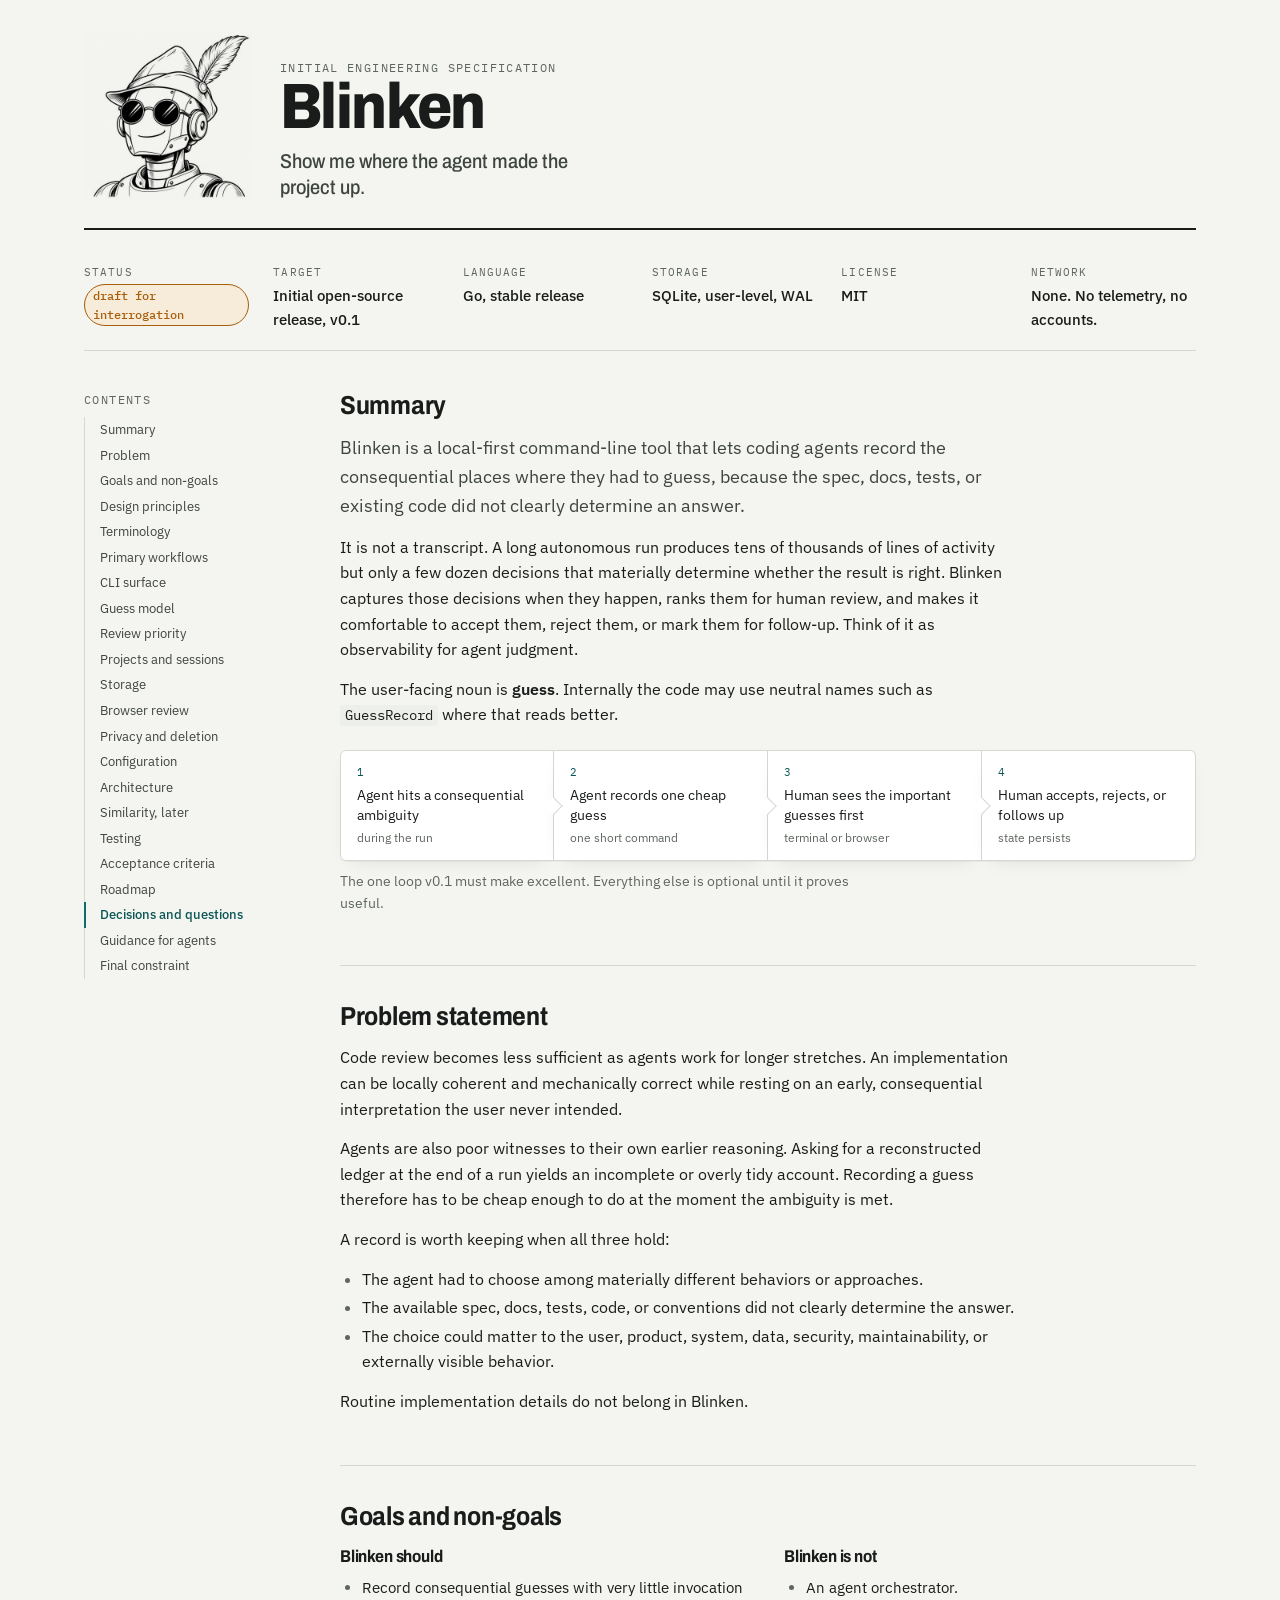
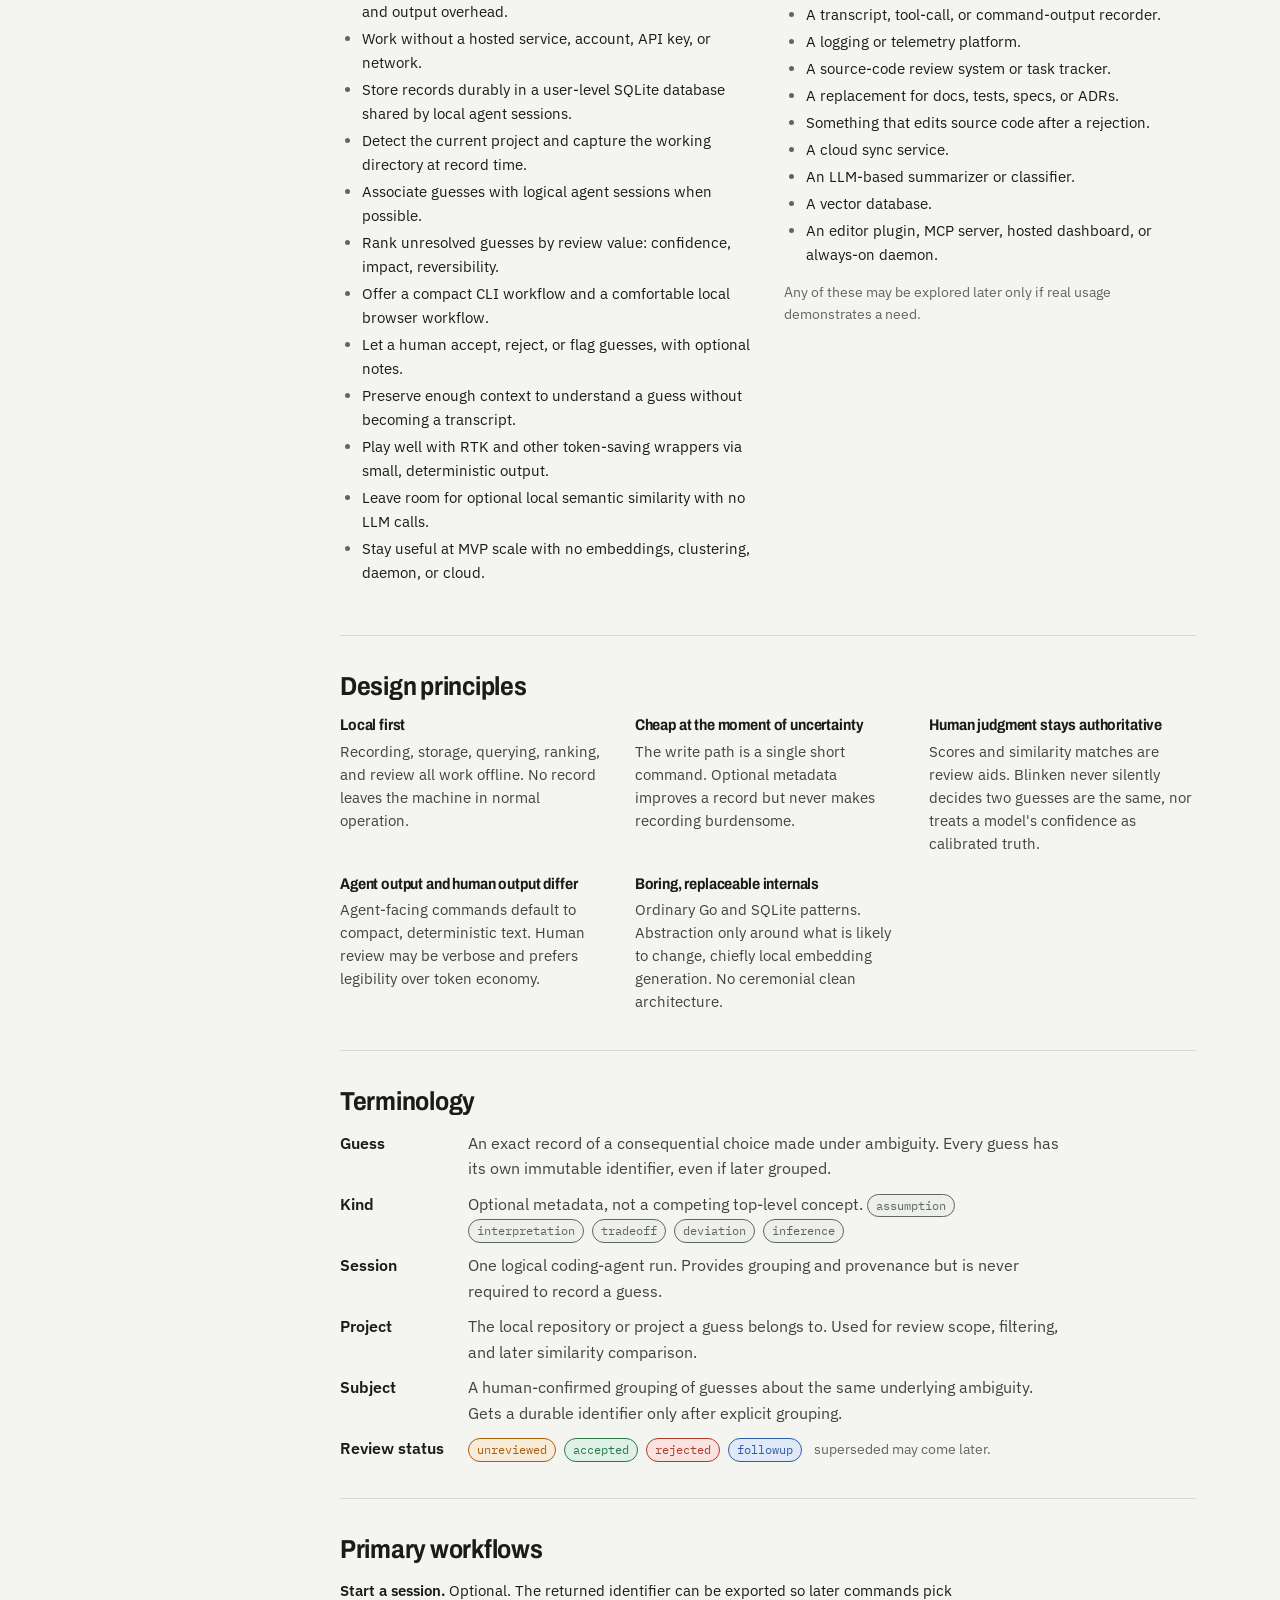
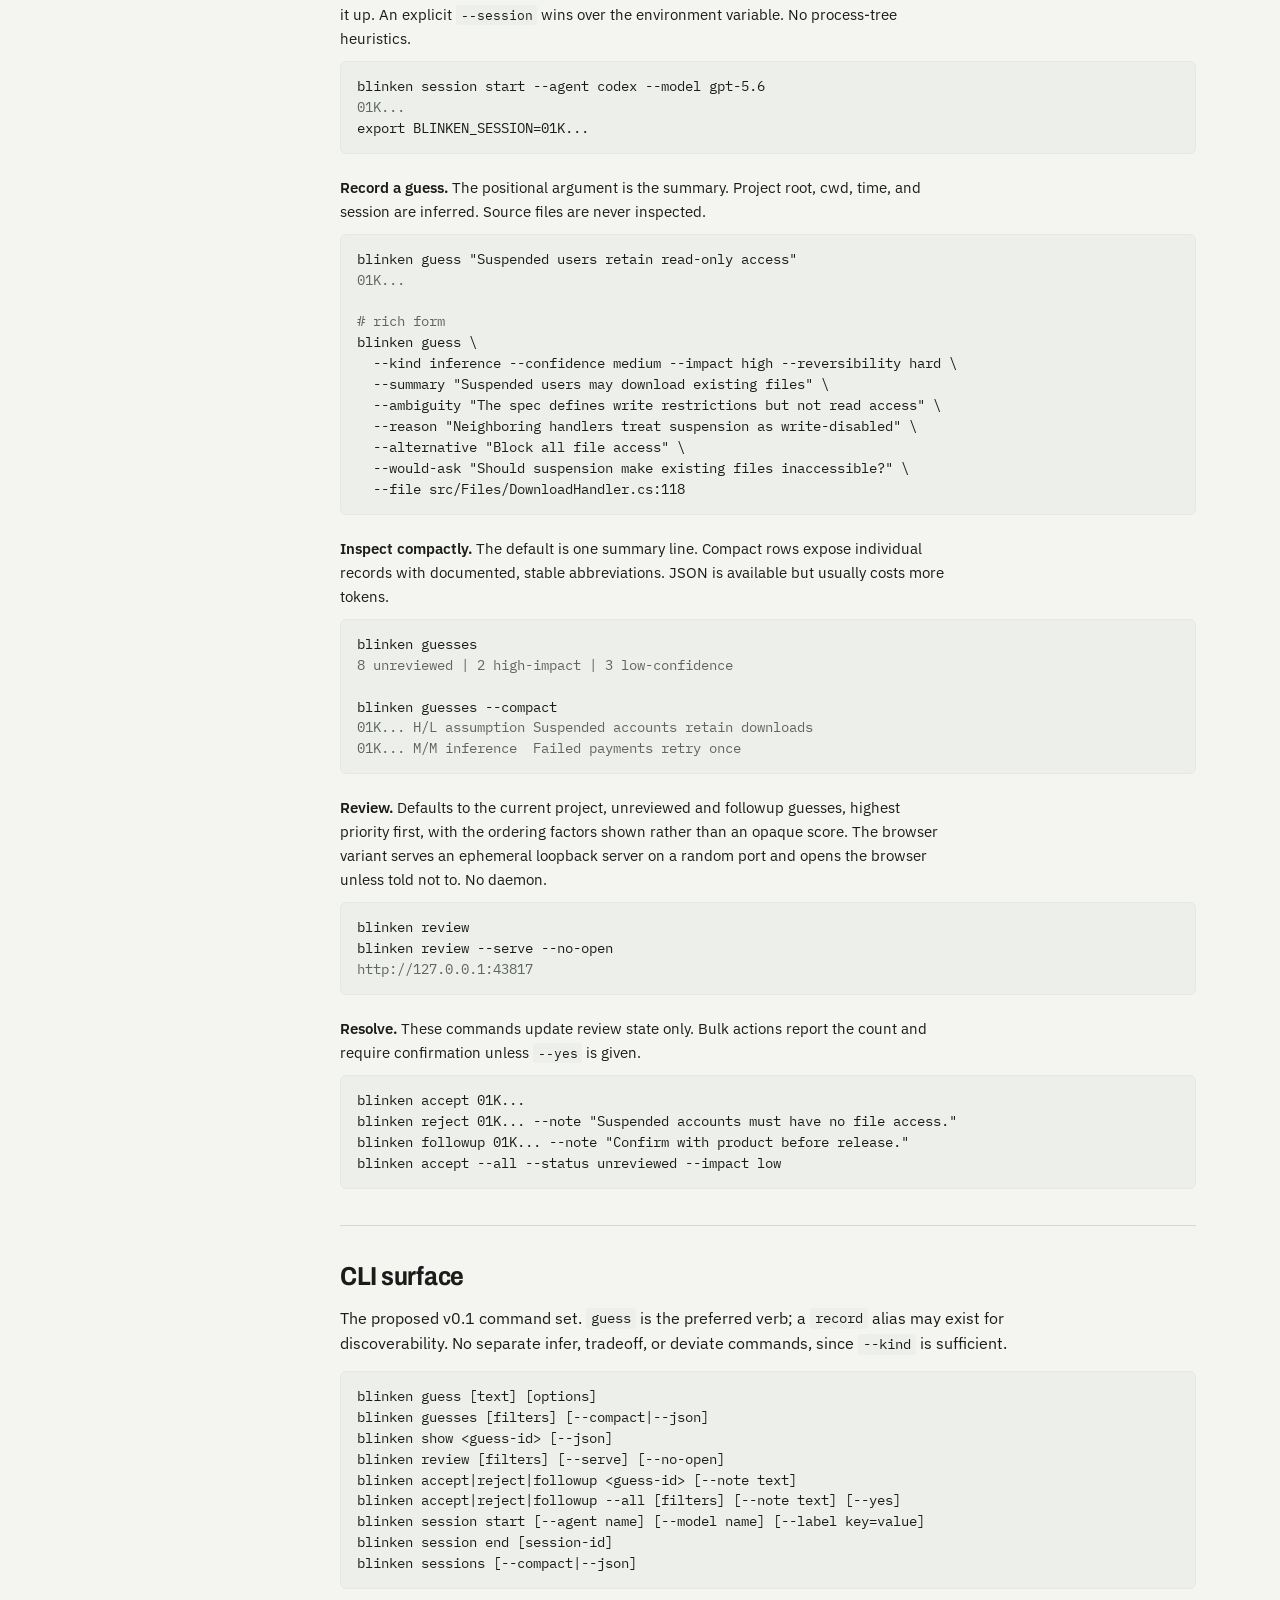
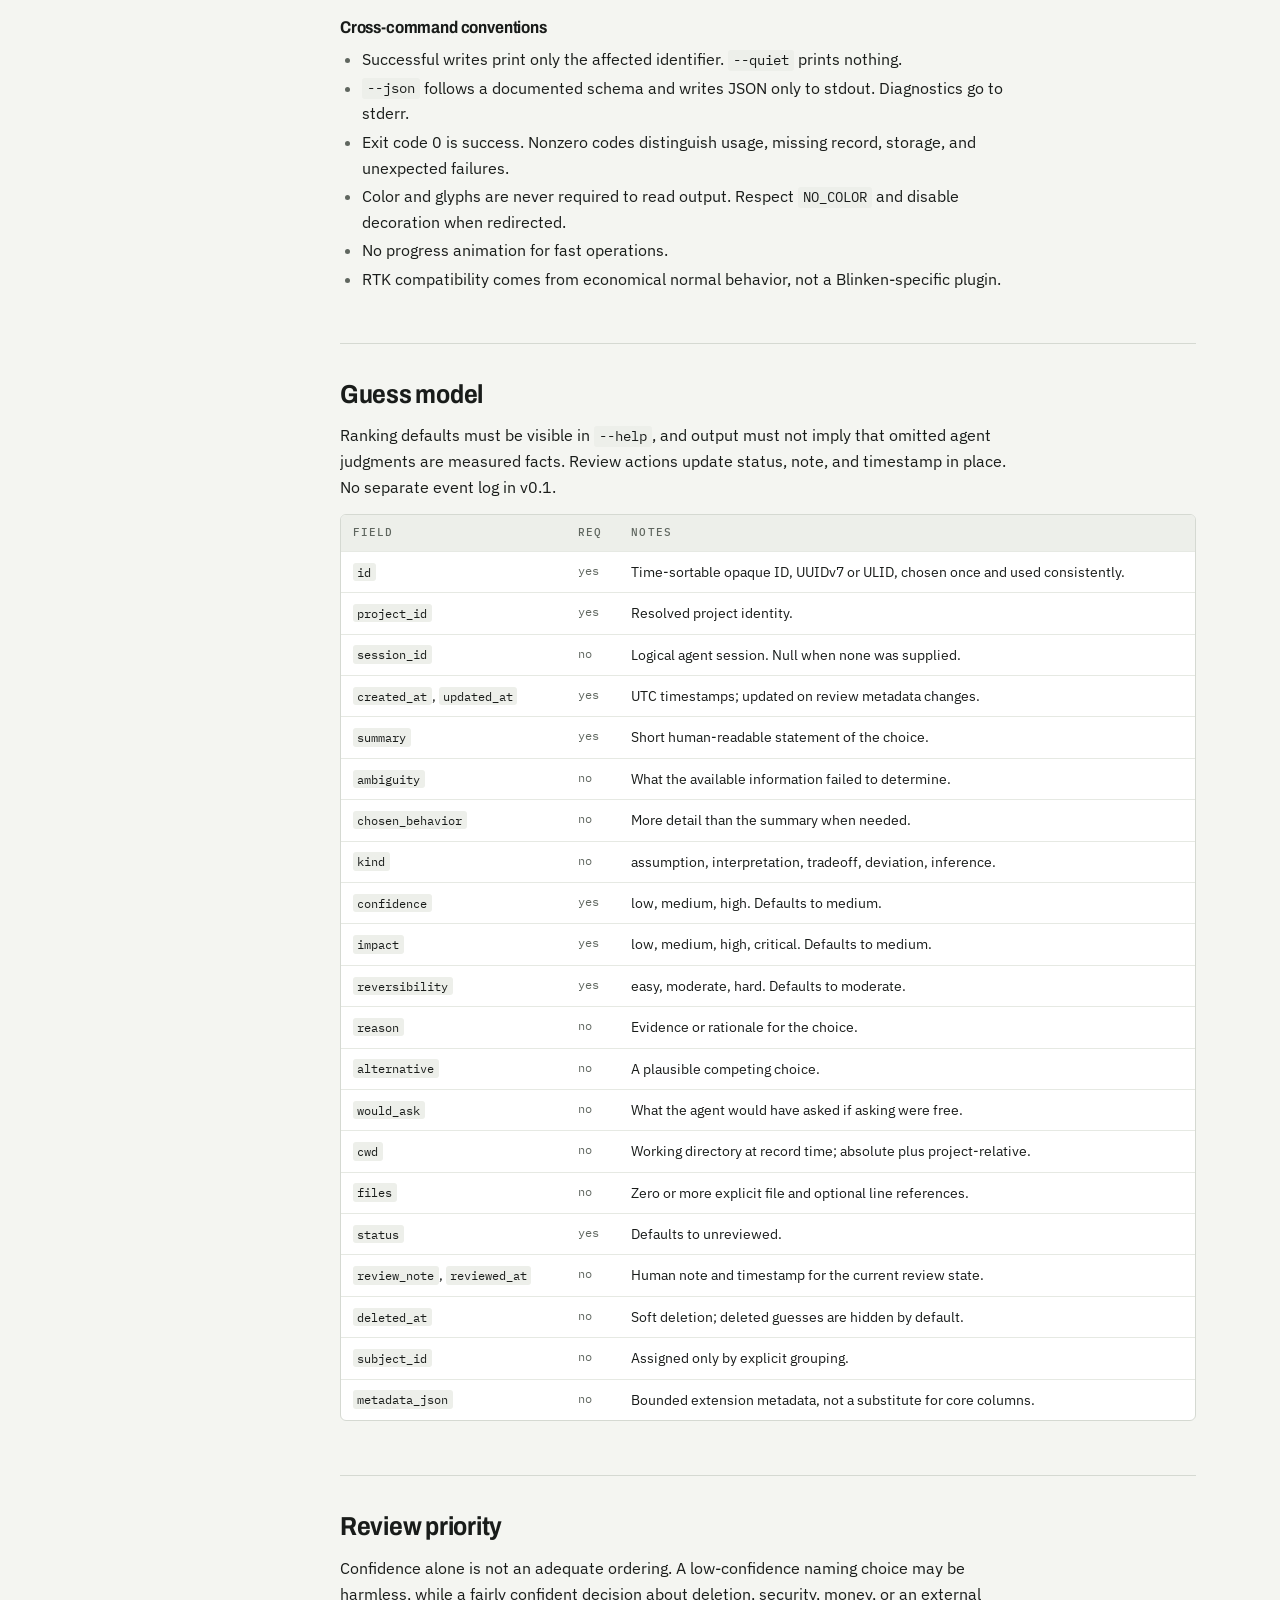
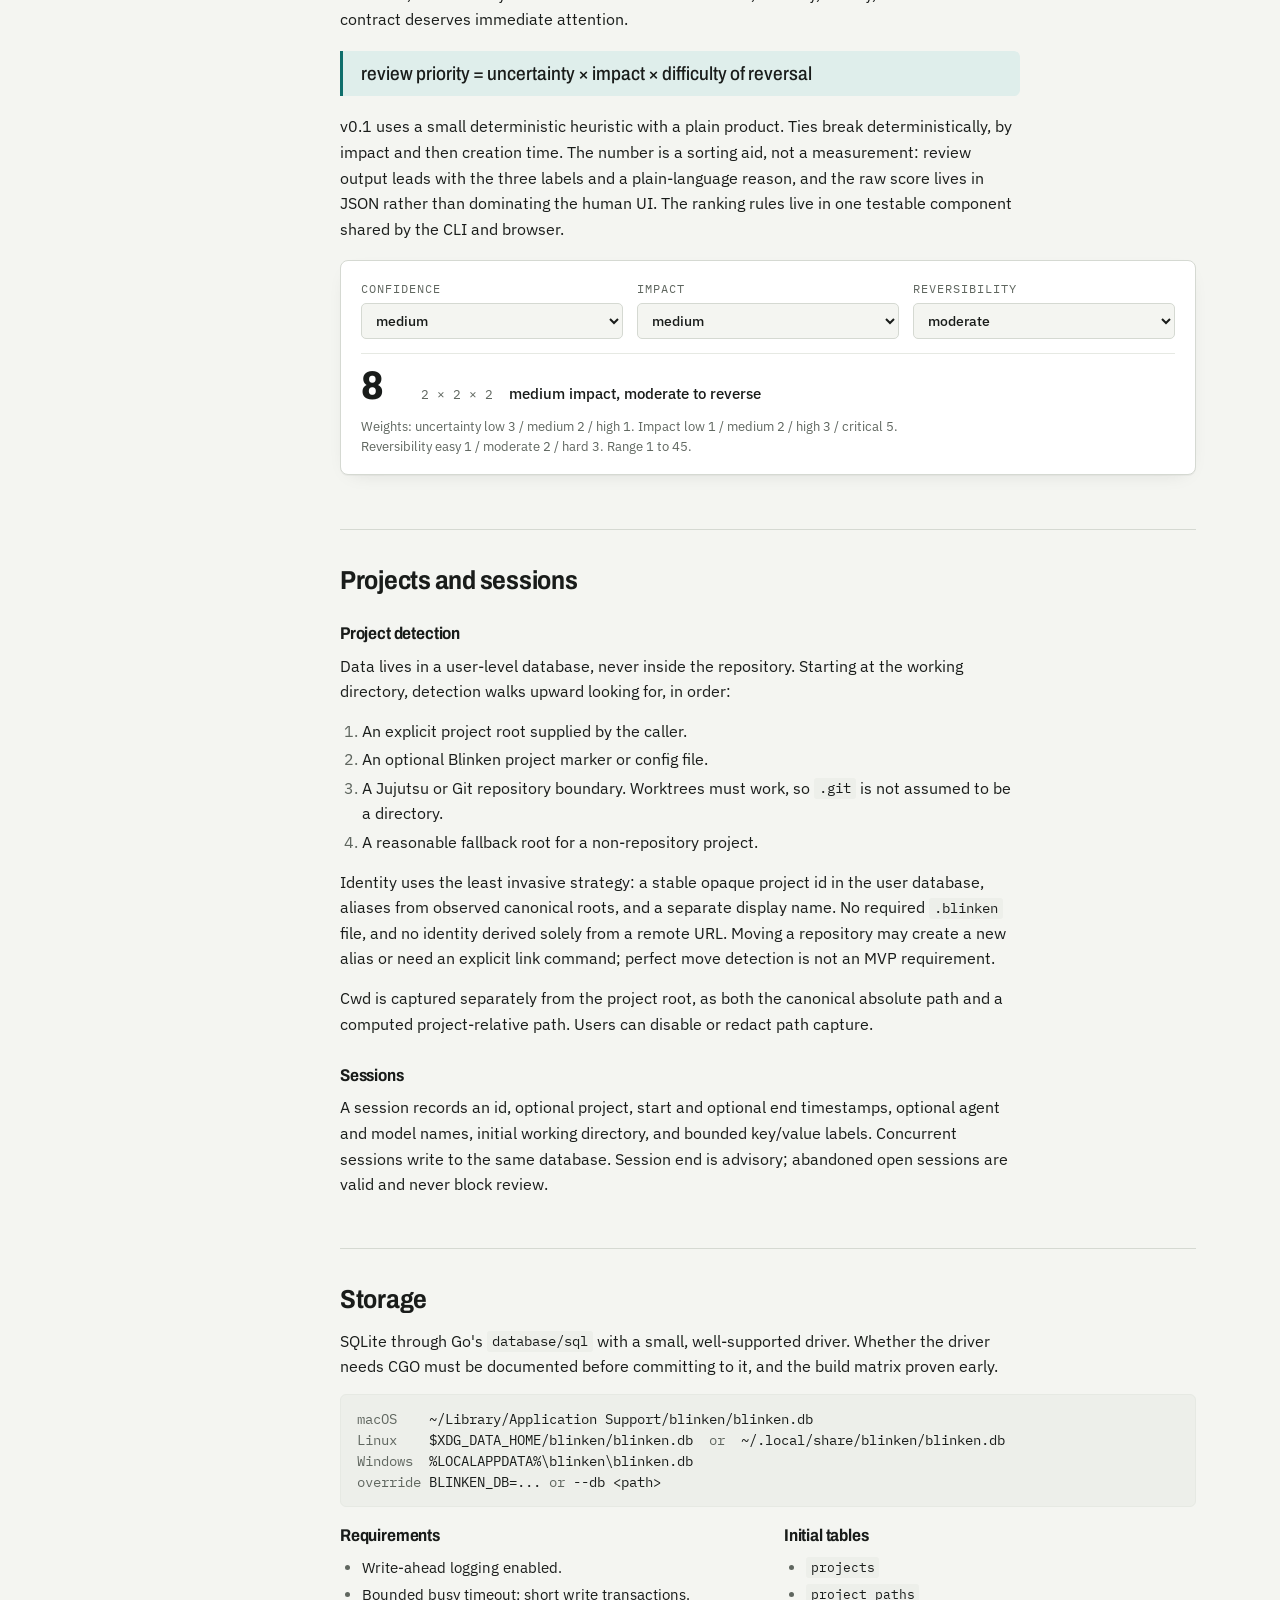
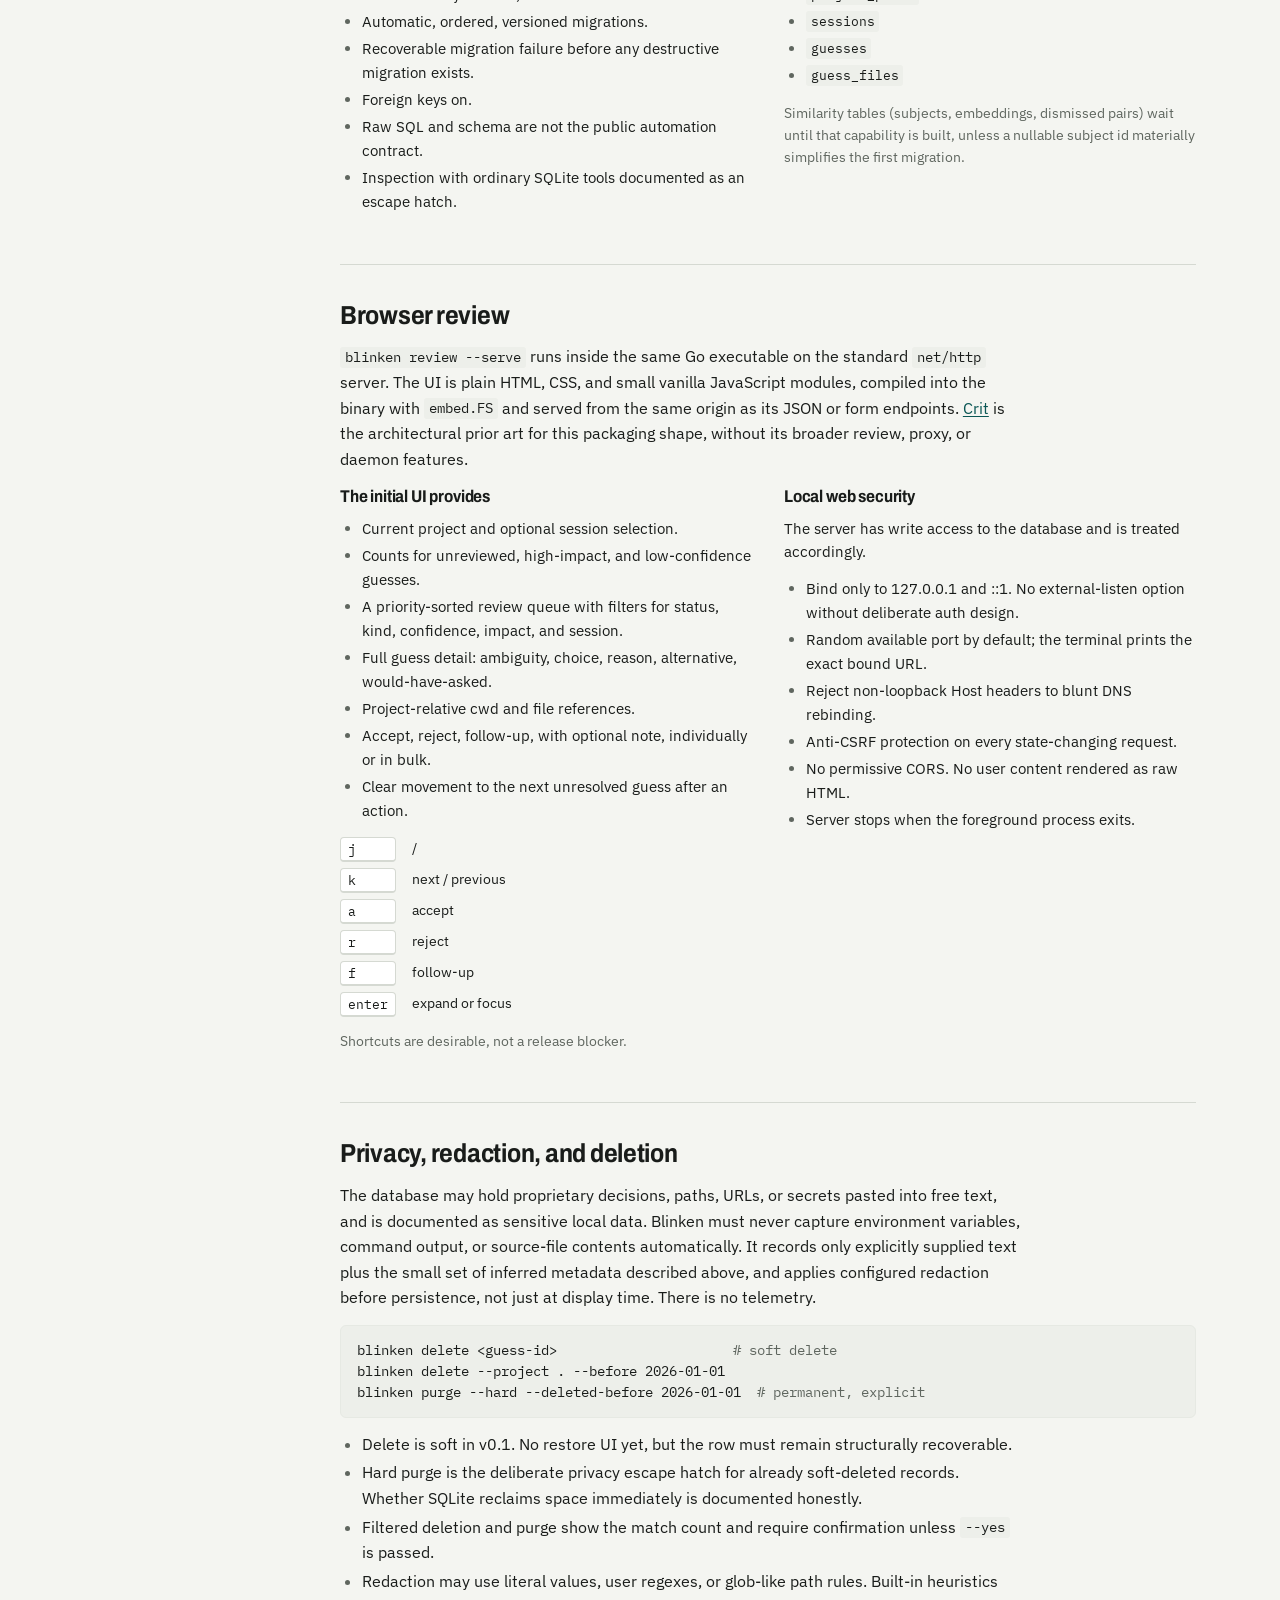
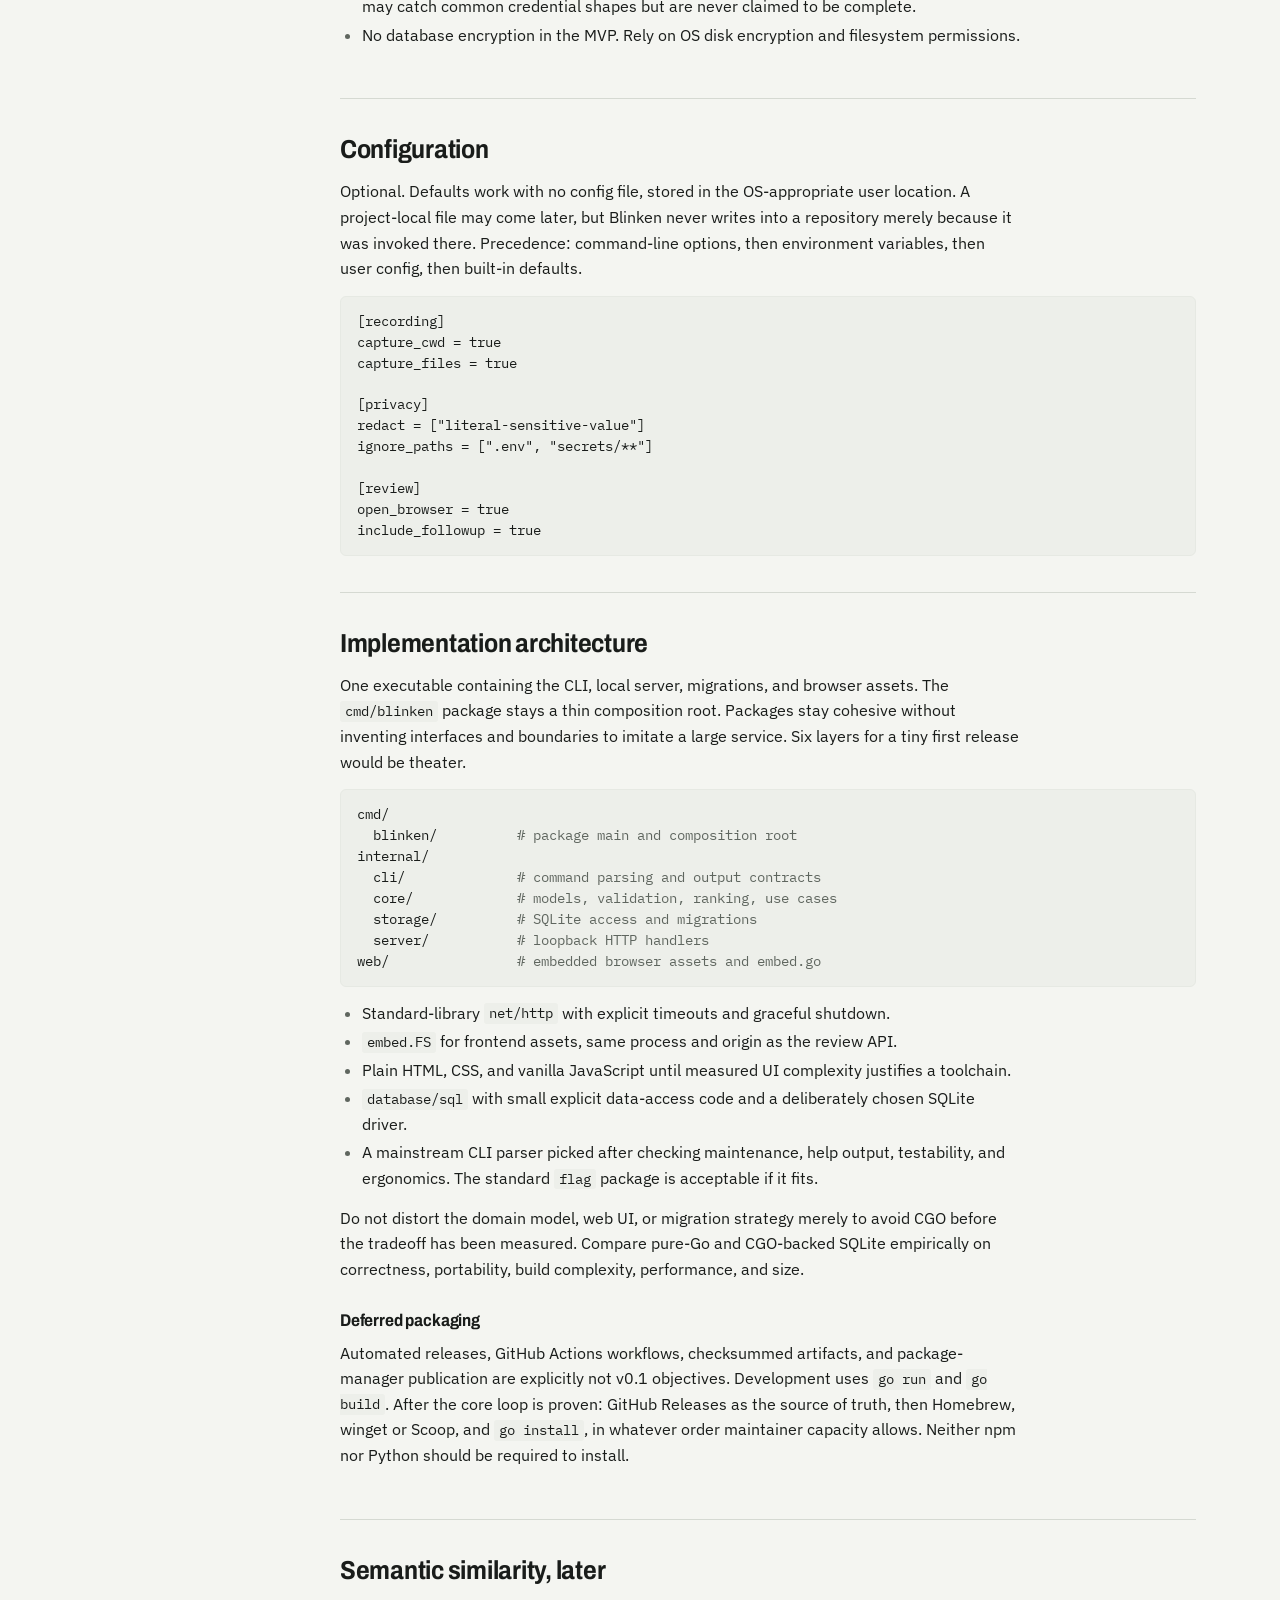
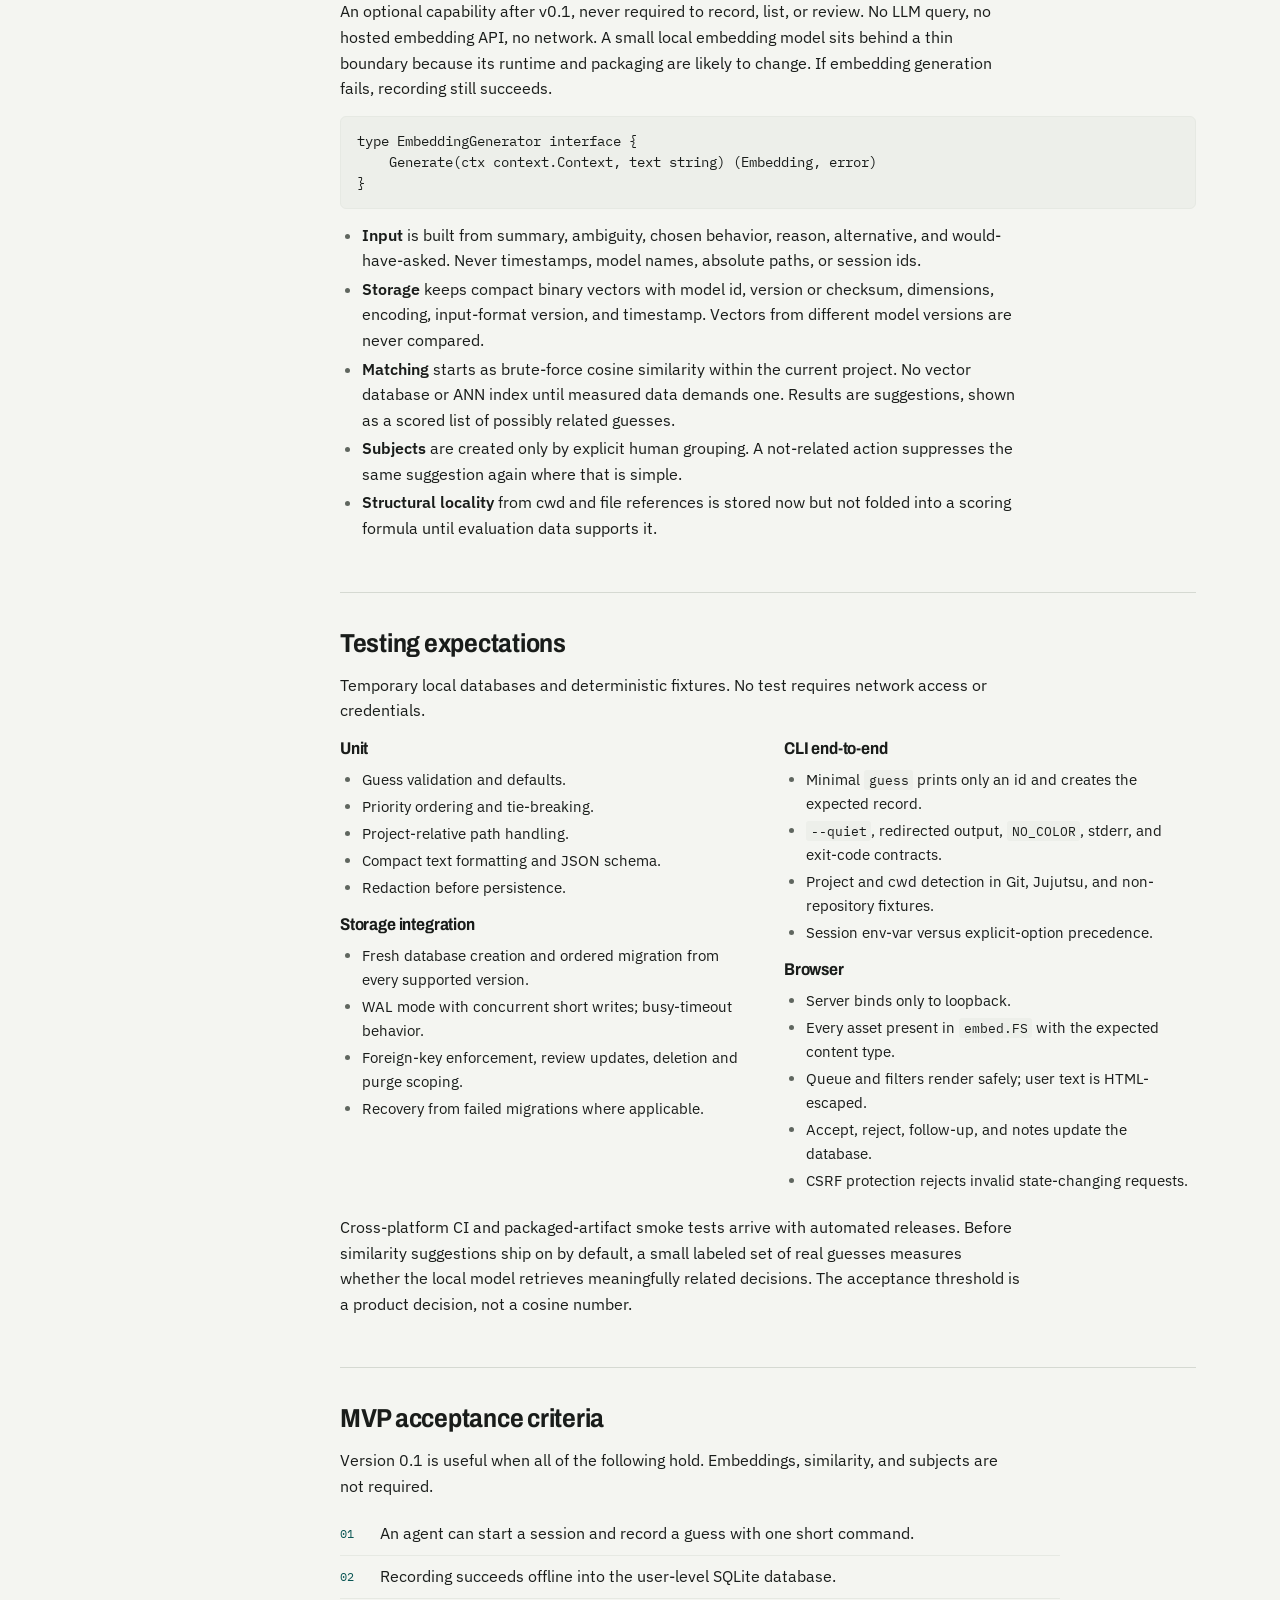
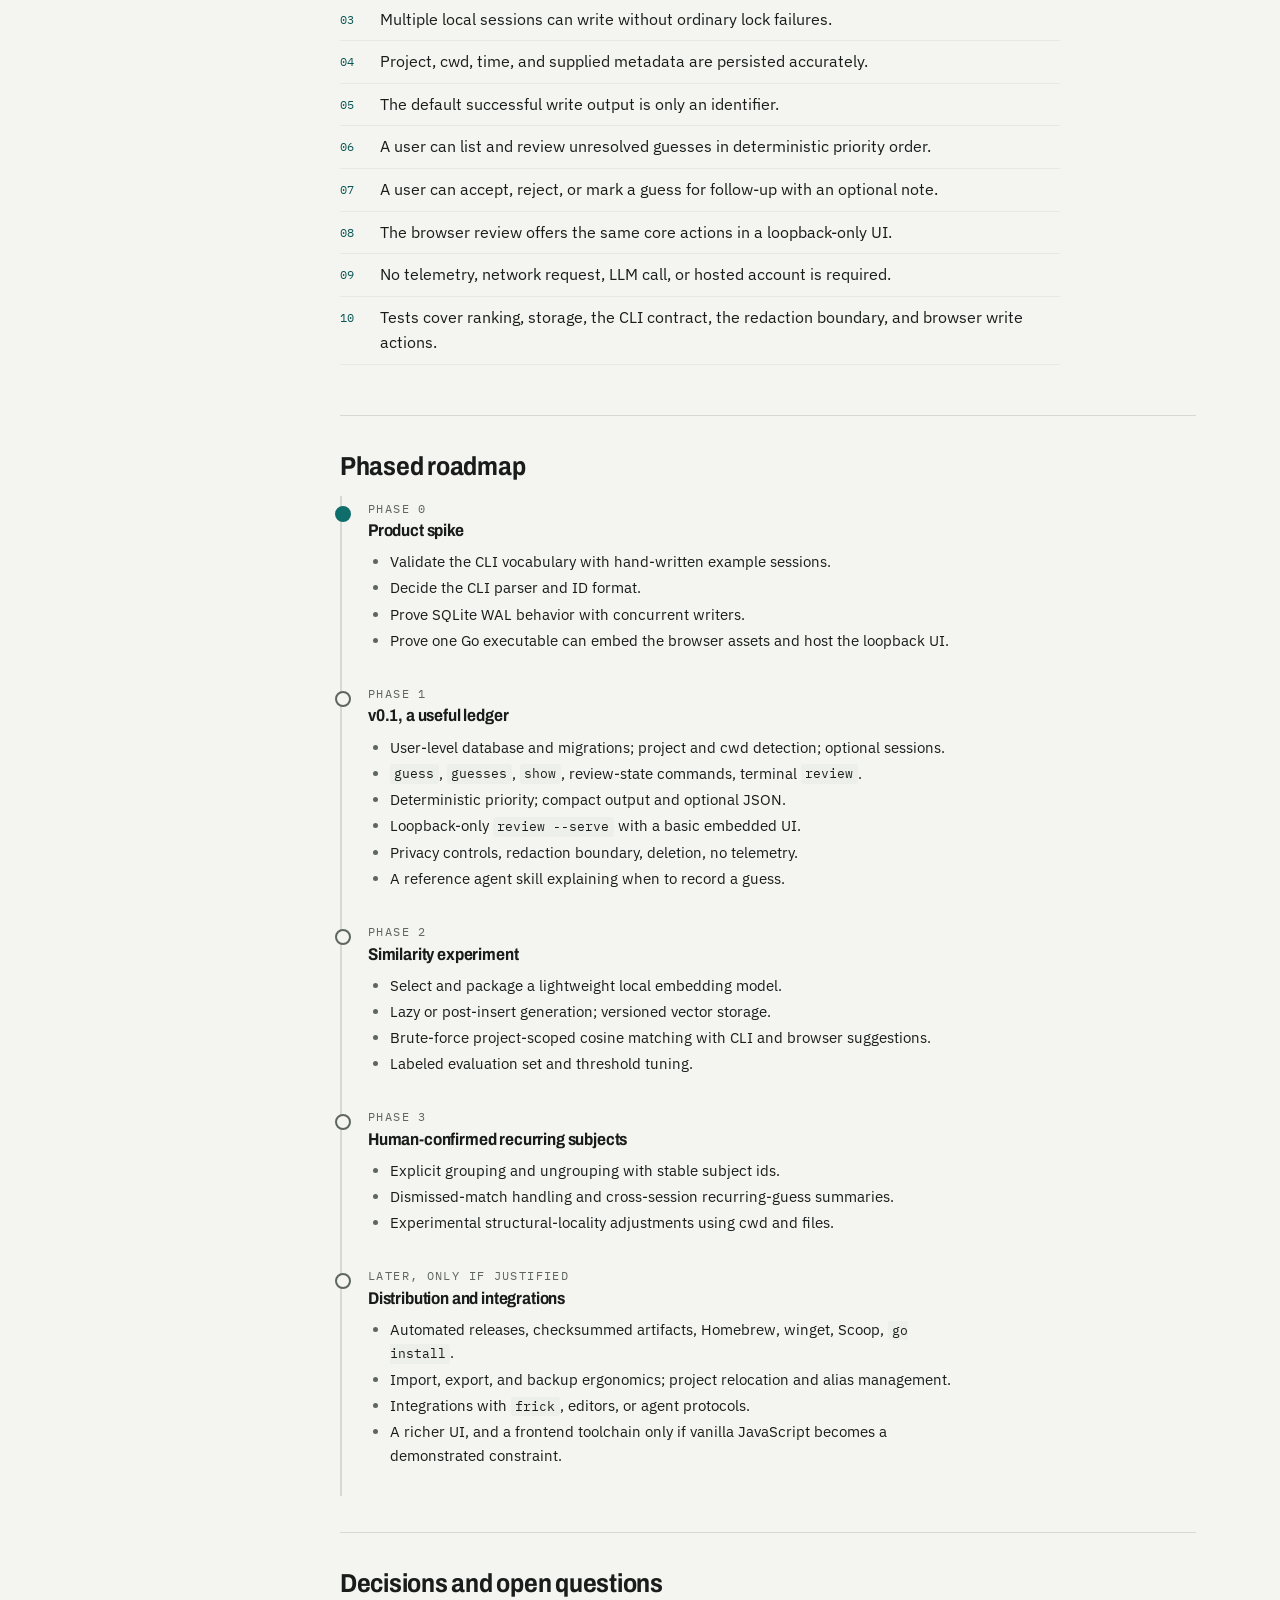
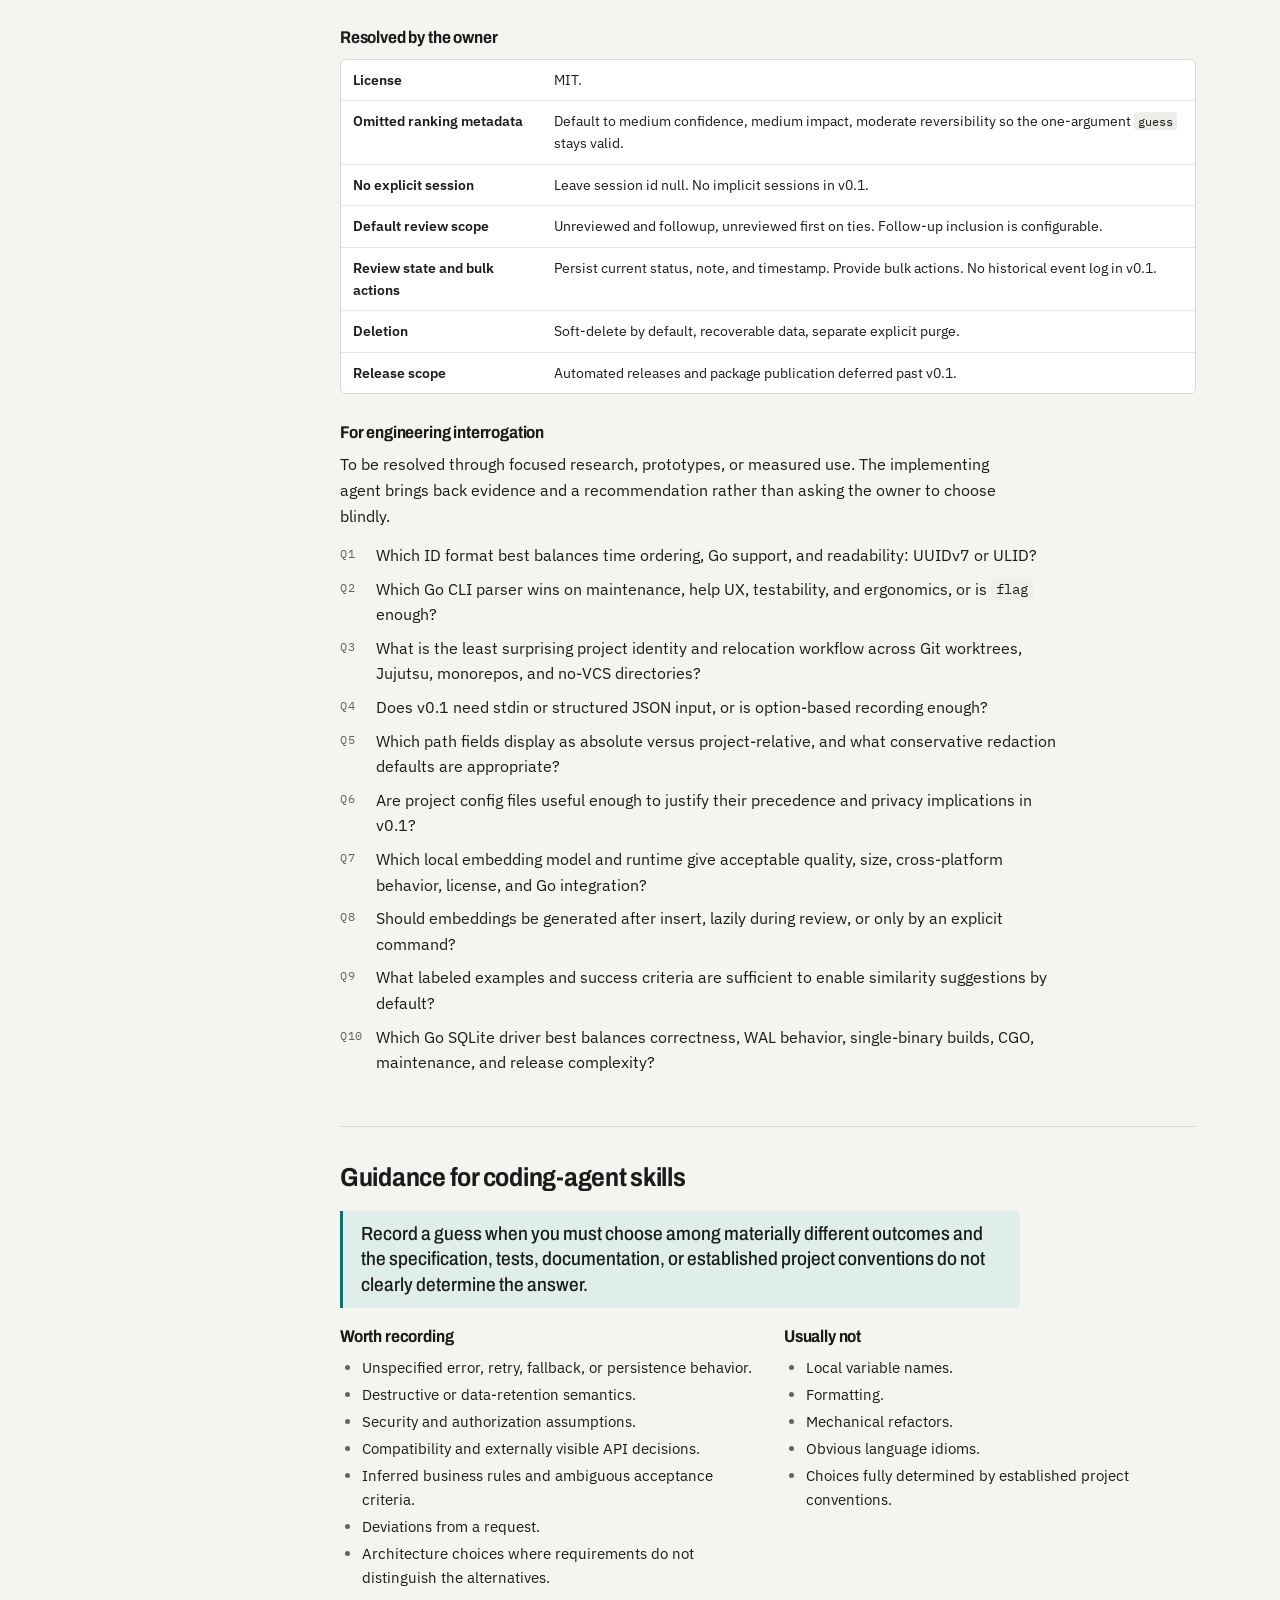
==== spec.html @ b4d3a01e "initial commit" ====
<!doctype html>
<html lang="en">
<head>
<meta charset="utf-8">
<meta name="viewport" content="width=device-width, initial-scale=1">
<title>Blinken Engineering Plan</title>
<link rel="preconnect" href="https://fonts.googleapis.com">
<link rel="stylesheet" href="https://fonts.googleapis.com/css2?family=Archivo:wdth,wght@88,500;88,700;88,800&family=IBM+Plex+Sans:ital,wght@0,400;0,500;0,600;1,400&family=IBM+Plex+Mono:wght@400;500&display=swap">
<style>
  :root {
    --paper: #F4F5F1;
    --surface: #FFFFFF;
    --ink: #191C1A;
    --ink-2: #3E443F;
    --muted: #5F665F;
    --rule: #D5D9D2;
    --rule-soft: #E6E9E3;
    --accent: #0F6E6B;
    --accent-ink: #0A5654;
    --accent-soft: #DFEEEB;
    --code-bg: #EDEFEA;
    --amber: #A85E0B; --amber-bg: #F7EBDA;
    --green: #2C7A4C; --green-bg: #DFF0E5;
    --red: #B3392F;   --red-bg: #F8E3E0;
    --blue: #2F5CA8;  --blue-bg: #E0E9F7;
    --logo-blend: multiply;
    --logo-filter: none;
    --shadow: 0 1px 0 rgba(25,28,26,.04), 0 6px 20px -12px rgba(25,28,26,.18);
  }
  @media (prefers-color-scheme: dark) {
    :root:not([data-theme="light"]) {
      --paper: #141715; --surface: #1C201D; --ink: #E8EBE6; --ink-2: #C3C9C2; --muted: #98A199;
      --rule: #2E332F; --rule-soft: #252A26; --accent: #62C4BD; --accent-ink: #8AD9D2; --accent-soft: #16302E;
      --code-bg: #101311;
      --amber: #E8A34F; --amber-bg: #3A2A12; --green: #6FCB93; --green-bg: #15301F;
      --red: #F08A80; --red-bg: #3D1B18; --blue: #86ACF0; --blue-bg: #17284A;
      --logo-blend: screen; --logo-filter: invert(1);
      --shadow: none;
    }
  }
  :root[data-theme="dark"] {
    --paper: #141715; --surface: #1C201D; --ink: #E8EBE6; --ink-2: #C3C9C2; --muted: #98A199;
    --rule: #2E332F; --rule-soft: #252A26; --accent: #62C4BD; --accent-ink: #8AD9D2; --accent-soft: #16302E;
    --code-bg: #101311;
    --amber: #E8A34F; --amber-bg: #3A2A12; --green: #6FCB93; --green-bg: #15301F;
    --red: #F08A80; --red-bg: #3D1B18; --blue: #86ACF0; --blue-bg: #17284A;
    --logo-blend: screen; --logo-filter: invert(1);
    --shadow: none;
  }

  * { box-sizing: border-box; }
  html { scroll-behavior: smooth; }
  @media (prefers-reduced-motion: reduce) { html { scroll-behavior: auto; } }
  body {
    margin: 0; background: var(--paper); color: var(--ink);
    font-family: "IBM Plex Sans", "Helvetica Neue", Arial, sans-serif;
    font-size: 16px; line-height: 1.6;
    -webkit-font-smoothing: antialiased;
  }
  a { color: var(--accent-ink); text-decoration-thickness: 1px; text-underline-offset: 2px; }
  a:focus-visible, button:focus-visible, select:focus-visible { outline: 2px solid var(--accent); outline-offset: 2px; }
  code, pre, kbd, .mono { font-family: "IBM Plex Mono", ui-monospace, SFMono-Regular, Menlo, monospace; }
  code { font-size: .88em; background: var(--code-bg); padding: .1em .35em; border-radius: 3px; }
  pre { background: var(--code-bg); border: 1px solid var(--rule-soft); border-radius: 6px; padding: 14px 16px; overflow-x: auto; font-size: 13.5px; line-height: 1.55; margin: 0; }
  pre code { background: none; padding: 0; font-size: inherit; }
  pre .c { color: var(--muted); }
  pre .o { color: var(--accent-ink); }

  h1, h2, h3 { font-family: "Archivo", "Helvetica Neue", Arial, sans-serif; font-stretch: 88%; text-wrap: balance; margin: 0; letter-spacing: -.01em; }
  h1 { font-size: clamp(40px, 6vw, 64px); font-weight: 800; line-height: .95; letter-spacing: -.025em; }
  h2 { font-size: 26px; font-weight: 700; line-height: 1.15; }
  h3 { font-size: 17px; font-weight: 700; line-height: 1.3; margin-top: 28px; }
  h3 + p, h3 + ul, h3 + pre, h3 + table { margin-top: 8px; }
  p { margin: 0 0 14px; max-width: 68ch; }
  ul, ol { margin: 0 0 14px; padding-left: 22px; max-width: 68ch; }
  li { margin: 3px 0; }
  li::marker { color: var(--muted); }
  strong { font-weight: 600; }

  .eyebrow { font-family: "IBM Plex Mono", monospace; font-size: 11.5px; letter-spacing: .12em; text-transform: uppercase; color: var(--muted); }

  /* Layout */
  .page { max-width: 1160px; margin: 0 auto; padding: 32px 24px 96px; }
  .layout { display: grid; grid-template-columns: 200px minmax(0, 1fr); gap: 56px; align-items: start; }
  @media (max-width: 860px) { .layout { grid-template-columns: 1fr; gap: 24px; } .toc { position: static !important; } }
  .content { min-width: 0; }

  /* Header */
  .masthead { display: grid; grid-template-columns: 168px minmax(0,1fr); gap: 28px; align-items: end; padding-bottom: 28px; border-bottom: 2px solid var(--ink); margin-bottom: 20px; }
  @media (max-width: 600px) { .masthead { grid-template-columns: 120px 1fr; gap: 16px; } }
  .logo { display: block; width: 100%; height: auto; mix-blend-mode: var(--logo-blend); filter: var(--logo-filter); }
  .tagline { font-family: "Archivo", sans-serif; font-stretch: 88%; font-weight: 500; font-size: 20px; color: var(--ink-2); margin: 10px 0 0; max-width: 34ch; line-height: 1.3; }
  .meta { display: grid; grid-template-columns: repeat(auto-fit, minmax(150px, 1fr)); gap: 12px 24px; padding: 14px 0 0; margin-bottom: 40px; border-bottom: 1px solid var(--rule); padding-bottom: 18px; }
  .meta div { display: flex; flex-direction: column; gap: 2px; }
  .meta dt { font-family: "IBM Plex Mono", monospace; font-size: 11px; letter-spacing: .1em; text-transform: uppercase; color: var(--muted); }
  .meta dd { margin: 0; font-weight: 500; font-size: 15px; }
  .pill { display: inline-block; font-family: "IBM Plex Mono", monospace; font-size: 12px; padding: 1px 8px; border-radius: 999px; border: 1px solid currentColor; line-height: 1.6; }
  .pill.amber { color: var(--amber); background: var(--amber-bg); }
  .pill.green { color: var(--green); background: var(--green-bg); }
  .pill.red { color: var(--red); background: var(--red-bg); }
  .pill.blue { color: var(--blue); background: var(--blue-bg); }
  .pill.grey { color: var(--muted); background: var(--code-bg); }

  /* TOC */
  .toc { position: sticky; top: 24px; }
  .toc ol { list-style: none; padding: 0; margin: 8px 0 0; border-left: 1px solid var(--rule); }
  .toc li { margin: 0; }
  .toc a { display: block; padding: 4px 0 4px 14px; font-size: 13px; color: var(--ink-2); text-decoration: none; border-left: 2px solid transparent; margin-left: -1px; line-height: 1.35; }
  .toc a:hover { color: var(--ink); border-left-color: var(--rule); }
  .toc a.active { color: var(--accent-ink); border-left-color: var(--accent); font-weight: 500; }

  /* Sections */
  section { padding: 36px 0; border-top: 1px solid var(--rule); scroll-margin-top: 20px; }
  section:first-of-type { border-top: 0; padding-top: 0; }
  section > h2 { margin-bottom: 14px; }
  .lede { font-size: 18px; color: var(--ink-2); max-width: 60ch; }

  /* Loop diagram */
  .loop { display: grid; grid-template-columns: repeat(4, 1fr); gap: 0; margin: 22px 0 8px; counter-reset: step; }
  .loop div { position: relative; padding: 14px 14px 14px 16px; border: 1px solid var(--rule); background: var(--surface); font-size: 14px; line-height: 1.4; box-shadow: var(--shadow); }
  .loop div + div { border-left: 0; }
  .loop div:first-child { border-radius: 6px 0 0 6px; }
  .loop div:last-child { border-radius: 0 6px 6px 0; }
  .loop div::before { counter-increment: step; content: counter(step); display: block; font-family: "IBM Plex Mono", monospace; font-size: 11px; color: var(--accent-ink); margin-bottom: 6px; letter-spacing: .1em; }
  .loop div:not(:last-child)::after { content: ""; position: absolute; right: -7px; top: 50%; width: 12px; height: 12px; background: var(--surface); border-top: 1px solid var(--rule); border-right: 1px solid var(--rule); transform: translateY(-50%) rotate(45deg); z-index: 1; }
  .loop .who { color: var(--muted); font-size: 12px; display: block; margin-top: 4px; }
  @media (max-width: 700px) { .loop { grid-template-columns: 1fr; } .loop div + div { border-left: 1px solid var(--rule); border-top: 0; } .loop div:first-child { border-radius: 6px 6px 0 0; } .loop div:last-child { border-radius: 0 0 6px 6px; } .loop div:not(:last-child)::after { right: auto; left: 20px; top: auto; bottom: -7px; transform: rotate(135deg); } }

  /* Two-col lists */
  .cols { display: grid; grid-template-columns: 1fr 1fr; gap: 20px 32px; }
  @media (max-width: 700px) { .cols { grid-template-columns: 1fr; } }
  .cols h3 { margin-top: 0; }
  .cols ul { font-size: 15px; }

  /* Tables */
  .tablewrap { overflow-x: auto; margin: 10px 0 18px; border: 1px solid var(--rule); border-radius: 6px; background: var(--surface); }
  table { border-collapse: collapse; width: 100%; font-size: 14px; }
  th, td { text-align: left; padding: 9px 12px; border-bottom: 1px solid var(--rule-soft); vertical-align: top; }
  th { font-family: "IBM Plex Mono", monospace; font-size: 11px; letter-spacing: .1em; text-transform: uppercase; color: var(--muted); font-weight: 500; background: var(--code-bg); }
  tr:last-child td { border-bottom: 0; }
  td.num, th.num { text-align: right; font-variant-numeric: tabular-nums; }
  .req { color: var(--muted); font-family: "IBM Plex Mono", monospace; font-size: 12px; }

  /* Definition list */
  .terms { display: grid; grid-template-columns: max-content 1fr; gap: 10px 24px; margin: 0; max-width: 72ch; }
  .terms dt { font-weight: 600; }
  .terms dd { margin: 0; color: var(--ink-2); }
  .terms .pill { margin-right: 4px; }
  @media (max-width: 520px) { .terms { grid-template-columns: 1fr; gap: 2px 0; } .terms dd { margin-bottom: 10px; } }

  /* Principles */
  .principles { display: grid; grid-template-columns: repeat(auto-fit, minmax(240px, 1fr)); gap: 18px 28px; }
  .principles h3 { margin-top: 0; font-size: 15.5px; }
  .principles p { font-size: 14.5px; color: var(--ink-2); margin: 4px 0 0; }

  /* Workflow steps */
  .flow { display: grid; gap: 22px; }
  .flow .step { display: grid; grid-template-columns: minmax(0, 1fr); gap: 10px; }
  .flow .step p { margin: 0; font-size: 15px; }
  .flow .step .out { font-size: 12.5px; color: var(--muted); font-family: "IBM Plex Mono", monospace; margin-top: 6px; }

  /* Calculator */
  .calc { background: var(--surface); border: 1px solid var(--rule); border-radius: 8px; padding: 18px 20px; margin: 18px 0; box-shadow: var(--shadow); }
  .calc .row { display: grid; grid-template-columns: repeat(3, minmax(0,1fr)); gap: 14px; margin-bottom: 14px; }
  @media (max-width: 560px) { .calc .row { grid-template-columns: 1fr; } }
  .calc label { display: flex; flex-direction: column; gap: 4px; font-size: 12px; color: var(--muted); font-family: "IBM Plex Mono", monospace; letter-spacing: .08em; text-transform: uppercase; }
  .calc select { font: 500 14px "IBM Plex Sans", sans-serif; padding: 7px 10px; border: 1px solid var(--rule); border-radius: 5px; background: var(--paper); color: var(--ink); }
  .calc .result { display: flex; align-items: baseline; gap: 16px; flex-wrap: wrap; border-top: 1px solid var(--rule-soft); padding-top: 12px; }
  .calc .score { font-family: "Archivo", sans-serif; font-stretch: 88%; font-weight: 800; font-size: 40px; line-height: 1; font-variant-numeric: tabular-nums; min-width: 2ch; }
  .calc .formula { font-family: "IBM Plex Mono", monospace; font-size: 13px; color: var(--muted); }
  .calc .reason { font-size: 15px; font-weight: 500; }
  .calc .note { font-size: 12.5px; color: var(--muted); margin: 10px 0 0; }

  /* Roadmap */
  .phases { display: grid; gap: 0; border-left: 2px solid var(--rule); margin: 8px 0 0; }
  .phase { position: relative; padding: 4px 0 26px 26px; }
  .phase::before { content: ""; position: absolute; left: -7px; top: 10px; width: 12px; height: 12px; border-radius: 50%; background: var(--paper); border: 2px solid var(--muted); }
  .phase.now::before { background: var(--accent); border-color: var(--accent); }
  .phase .eyebrow { margin-bottom: 2px; }
  .phase h3 { margin-top: 0; }
  .phase ul { margin: 8px 0 0; font-size: 14.5px; }

  /* Checklist */
  .criteria { list-style: none; padding: 0; counter-reset: c; max-width: 72ch; }
  .criteria li { display: grid; grid-template-columns: 30px 1fr; gap: 10px; padding: 8px 0; border-bottom: 1px solid var(--rule-soft); margin: 0; }
  .criteria li::before { counter-increment: c; content: counter(c, decimal-leading-zero); font-family: "IBM Plex Mono", monospace; font-size: 12px; color: var(--accent-ink); padding-top: 3px; }

  /* Questions */
  .questions { padding-left: 0; list-style: none; counter-reset: q; max-width: 72ch; }
  .questions li { position: relative; padding-left: 36px; margin: 8px 0; }
  .questions li::before { counter-increment: q; content: "Q" counter(q); position: absolute; left: 0; top: 2px; font-family: "IBM Plex Mono", monospace; font-size: 11.5px; color: var(--muted); letter-spacing: .05em; }

  blockquote { margin: 18px 0; padding: 10px 18px; border-left: 3px solid var(--accent); background: var(--accent-soft); border-radius: 0 6px 6px 0; max-width: 68ch; font-family: "Archivo", sans-serif; font-stretch: 88%; font-weight: 500; font-size: 19px; line-height: 1.35; }
  .keys { display: grid; grid-template-columns: max-content 1fr; gap: 6px 16px; margin: 8px 0 14px; max-width: 40ch; font-size: 14px; }
  kbd { font-size: 12.5px; background: var(--surface); border: 1px solid var(--rule); border-bottom-width: 2px; border-radius: 4px; padding: 1px 7px; }
  .footer { margin-top: 48px; padding-top: 18px; border-top: 2px solid var(--ink); display: flex; justify-content: space-between; gap: 16px; flex-wrap: wrap; font-size: 13px; color: var(--muted); }
</style>
</head>
<body>

<div class="page">
  <header class="masthead">
    <img class="logo" src="[data-uri]" alt="Blinken logo: a smiling robot wearing a feathered cap and round dark glasses" width="420" height="420">
    <div>
      <div class="eyebrow">Initial engineering specification</div>
      <h1>Blinken</h1>
      <p class="tagline">Show me where the agent made the project up.</p>
    </div>
  </header>
  <dl class="meta">
    <div><dt>Status</dt><dd><span class="pill amber">draft for interrogation</span></dd></div>
    <div><dt>Target</dt><dd>Initial open-source release, v0.1</dd></div>
    <div><dt>Language</dt><dd>Go, stable release</dd></div>
    <div><dt>Storage</dt><dd>SQLite, user-level, WAL</dd></div>
    <div><dt>License</dt><dd>MIT</dd></div>
    <div><dt>Network</dt><dd>None. No telemetry, no accounts.</dd></div>
  </dl>

  <div class="layout">
    <nav class="toc" aria-label="Sections">
      <div class="eyebrow">Contents</div>
      <ol>
        <li><a href="#summary">Summary</a></li>
        <li><a href="#problem">Problem</a></li>
        <li><a href="#goals">Goals and non-goals</a></li>
        <li><a href="#principles">Design principles</a></li>
        <li><a href="#terms">Terminology</a></li>
        <li><a href="#workflows">Primary workflows</a></li>
        <li><a href="#cli">CLI surface</a></li>
        <li><a href="#model">Guess model</a></li>
        <li><a href="#priority">Review priority</a></li>
        <li><a href="#projects">Projects and sessions</a></li>
        <li><a href="#storage">Storage</a></li>
        <li><a href="#browser">Browser review</a></li>
        <li><a href="#privacy">Privacy and deletion</a></li>
        <li><a href="#config">Configuration</a></li>
        <li><a href="#architecture">Architecture</a></li>
        <li><a href="#similarity">Similarity, later</a></li>
        <li><a href="#testing">Testing</a></li>
        <li><a href="#acceptance">Acceptance criteria</a></li>
        <li><a href="#roadmap">Roadmap</a></li>
        <li><a href="#decisions">Decisions and questions</a></li>
        <li><a href="#skill">Guidance for agents</a></li>
        <li><a href="#constraint">Final constraint</a></li>
      </ol>
    </nav>

    <main class="content">

      <section id="summary">
        <h2>Summary</h2>
        <p class="lede">Blinken is a local-first command-line tool that lets coding agents record the consequential places where they had to guess, because the spec, docs, tests, or existing code did not clearly determine an answer.</p>
        <p>It is not a transcript. A long autonomous run produces tens of thousands of lines of activity but only a few dozen decisions that materially determine whether the result is right. Blinken captures those decisions when they happen, ranks them for human review, and makes it comfortable to accept them, reject them, or mark them for follow-up. Think of it as observability for agent judgment.</p>
        <p>The user-facing noun is <strong>guess</strong>. Internally the code may use neutral names such as <code>GuessRecord</code> where that reads better.</p>
        <div class="loop">
          <div>Agent hits a consequential ambiguity<span class="who">during the run</span></div>
          <div>Agent records one cheap guess<span class="who">one short command</span></div>
          <div>Human sees the important guesses first<span class="who">terminal or browser</span></div>
          <div>Human accepts, rejects, or follows up<span class="who">state persists</span></div>
        </div>
        <p style="font-size:13.5px;color:var(--muted);margin-top:10px">The one loop v0.1 must make excellent. Everything else is optional until it proves useful.</p>
      </section>

      <section id="problem">
        <h2>Problem statement</h2>
        <p>Code review becomes less sufficient as agents work for longer stretches. An implementation can be locally coherent and mechanically correct while resting on an early, consequential interpretation the user never intended.</p>
        <p>Agents are also poor witnesses to their own earlier reasoning. Asking for a reconstructed ledger at the end of a run yields an incomplete or overly tidy account. Recording a guess therefore has to be cheap enough to do at the moment the ambiguity is met.</p>
        <p>A record is worth keeping when all three hold:</p>
        <ul>
          <li>The agent had to choose among materially different behaviors or approaches.</li>
          <li>The available spec, docs, tests, code, or conventions did not clearly determine the answer.</li>
          <li>The choice could matter to the user, product, system, data, security, maintainability, or externally visible behavior.</li>
        </ul>
        <p>Routine implementation details do not belong in Blinken.</p>
      </section>

      <section id="goals">
        <h2>Goals and non-goals</h2>
        <div class="cols">
          <div>
            <h3>Blinken should</h3>
            <ul>
              <li>Record consequential guesses with very little invocation and output overhead.</li>
              <li>Work without a hosted service, account, API key, or network.</li>
              <li>Store records durably in a user-level SQLite database shared by local agent sessions.</li>
              <li>Detect the current project and capture the working directory at record time.</li>
              <li>Associate guesses with logical agent sessions when possible.</li>
              <li>Rank unresolved guesses by review value: confidence, impact, reversibility.</li>
              <li>Offer a compact CLI workflow and a comfortable local browser workflow.</li>
              <li>Let a human accept, reject, or flag guesses, with optional notes.</li>
              <li>Preserve enough context to understand a guess without becoming a transcript.</li>
              <li>Play well with RTK and other token-saving wrappers via small, deterministic output.</li>
              <li>Leave room for optional local semantic similarity with no LLM calls.</li>
              <li>Stay useful at MVP scale with no embeddings, clustering, daemon, or cloud.</li>
            </ul>
          </div>
          <div>
            <h3>Blinken is not</h3>
            <ul>
              <li>An agent orchestrator.</li>
              <li>A transcript, tool-call, or command-output recorder.</li>
              <li>A logging or telemetry platform.</li>
              <li>A source-code review system or task tracker.</li>
              <li>A replacement for docs, tests, specs, or ADRs.</li>
              <li>Something that edits source code after a rejection.</li>
              <li>A cloud sync service.</li>
              <li>An LLM-based summarizer or classifier.</li>
              <li>A vector database.</li>
              <li>An editor plugin, MCP server, hosted dashboard, or always-on daemon.</li>
            </ul>
            <p style="font-size:14px;color:var(--muted)">Any of these may be explored later only if real usage demonstrates a need.</p>
          </div>
        </div>
      </section>

      <section id="principles">
        <h2>Design principles</h2>
        <div class="principles">
          <div><h3>Local first</h3><p>Recording, storage, querying, ranking, and review all work offline. No record leaves the machine in normal operation.</p></div>
          <div><h3>Cheap at the moment of uncertainty</h3><p>The write path is a single short command. Optional metadata improves a record but never makes recording burdensome.</p></div>
          <div><h3>Human judgment stays authoritative</h3><p>Scores and similarity matches are review aids. Blinken never silently decides two guesses are the same, nor treats a model's confidence as calibrated truth.</p></div>
          <div><h3>Agent output and human output differ</h3><p>Agent-facing commands default to compact, deterministic text. Human review may be verbose and prefers legibility over token economy.</p></div>
          <div><h3>Boring, replaceable internals</h3><p>Ordinary Go and SQLite patterns. Abstraction only around what is likely to change, chiefly local embedding generation. No ceremonial clean architecture.</p></div>
        </div>
      </section>

      <section id="terms">
        <h2>Terminology</h2>
        <dl class="terms">
          <dt>Guess</dt><dd>An exact record of a consequential choice made under ambiguity. Every guess has its own immutable identifier, even if later grouped.</dd>
          <dt>Kind</dt><dd>Optional metadata, not a competing top-level concept. <span class="pill grey">assumption</span> <span class="pill grey">interpretation</span> <span class="pill grey">tradeoff</span> <span class="pill grey">deviation</span> <span class="pill grey">inference</span></dd>
          <dt>Session</dt><dd>One logical coding-agent run. Provides grouping and provenance but is never required to record a guess.</dd>
          <dt>Project</dt><dd>The local repository or project a guess belongs to. Used for review scope, filtering, and later similarity comparison.</dd>
          <dt>Subject</dt><dd>A human-confirmed grouping of guesses about the same underlying ambiguity. Gets a durable identifier only after explicit grouping.</dd>
          <dt>Review status</dt><dd><span class="pill amber">unreviewed</span> <span class="pill green">accepted</span> <span class="pill red">rejected</span> <span class="pill blue">followup</span> &nbsp;<span style="color:var(--muted);font-size:14px">superseded may come later.</span></dd>
        </dl>
      </section>

      <section id="workflows">
        <h2>Primary workflows</h2>
        <div class="flow">
          <div class="step">
            <p><strong>Start a session.</strong> Optional. The returned identifier can be exported so later commands pick it up. An explicit <code>--session</code> wins over the environment variable. No process-tree heuristics.</p>
<pre><code>blinken session start --agent codex --model gpt-5.6
<span class="c">01K...</span>
export BLINKEN_SESSION=01K...</code></pre>
          </div>
          <div class="step">
            <p><strong>Record a guess.</strong> The positional argument is the summary. Project root, cwd, time, and session are inferred. Source files are never inspected.</p>
<pre><code>blinken guess "Suspended users retain read-only access"
<span class="c">01K...</span>

<span class="c"># rich form</span>
blinken guess \
  --kind inference --confidence medium --impact high --reversibility hard \
  --summary "Suspended users may download existing files" \
  --ambiguity "The spec defines write restrictions but not read access" \
  --reason "Neighboring handlers treat suspension as write-disabled" \
  --alternative "Block all file access" \
  --would-ask "Should suspension make existing files inaccessible?" \
  --file src/Files/DownloadHandler.cs:118</code></pre>
          </div>
          <div class="step">
            <p><strong>Inspect compactly.</strong> The default is one summary line. Compact rows expose individual records with documented, stable abbreviations. JSON is available but usually costs more tokens.</p>
<pre><code>blinken guesses
<span class="c">8 unreviewed | 2 high-impact | 3 low-confidence</span>

blinken guesses --compact
<span class="c">01K... H/L assumption Suspended accounts retain downloads
01K... M/M inference  Failed payments retry once</span></code></pre>
          </div>
          <div class="step">
            <p><strong>Review.</strong> Defaults to the current project, unreviewed and followup guesses, highest priority first, with the ordering factors shown rather than an opaque score. The browser variant serves an ephemeral loopback server on a random port and opens the browser unless told not to. No daemon.</p>
<pre><code>blinken review
blinken review --serve --no-open
<span class="c">http://127.0.0.1:43817</span></code></pre>
          </div>
          <div class="step">
            <p><strong>Resolve.</strong> These commands update review state only. Bulk actions report the count and require confirmation unless <code>--yes</code> is given.</p>
<pre><code>blinken accept 01K...
blinken reject 01K... --note "Suspended accounts must have no file access."
blinken followup 01K... --note "Confirm with product before release."
blinken accept --all --status unreviewed --impact low</code></pre>
          </div>
        </div>
      </section>

      <section id="cli">
        <h2>CLI surface</h2>
        <p>The proposed v0.1 command set. <code>guess</code> is the preferred verb; a <code>record</code> alias may exist for discoverability. No separate infer, tradeoff, or deviate commands, since <code>--kind</code> is sufficient.</p>
<pre><code>blinken guess [text] [options]
blinken guesses [filters] [--compact|--json]
blinken show &lt;guess-id&gt; [--json]
blinken review [filters] [--serve] [--no-open]
blinken accept|reject|followup &lt;guess-id&gt; [--note text]
blinken accept|reject|followup --all [filters] [--note text] [--yes]
blinken session start [--agent name] [--model name] [--label key=value]
blinken session end [session-id]
blinken sessions [--compact|--json]</code></pre>
        <h3>Cross-command conventions</h3>
        <ul>
          <li>Successful writes print only the affected identifier. <code>--quiet</code> prints nothing.</li>
          <li><code>--json</code> follows a documented schema and writes JSON only to stdout. Diagnostics go to stderr.</li>
          <li>Exit code 0 is success. Nonzero codes distinguish usage, missing record, storage, and unexpected failures.</li>
          <li>Color and glyphs are never required to read output. Respect <code>NO_COLOR</code> and disable decoration when redirected.</li>
          <li>No progress animation for fast operations.</li>
          <li>RTK compatibility comes from economical normal behavior, not a Blinken-specific plugin.</li>
        </ul>
      </section>

      <section id="model">
        <h2>Guess model</h2>
        <p>Ranking defaults must be visible in <code>--help</code>, and output must not imply that omitted agent judgments are measured facts. Review actions update status, note, and timestamp in place. No separate event log in v0.1.</p>
        <div class="tablewrap">
          <table>
            <thead><tr><th>Field</th><th>Req</th><th>Notes</th></tr></thead>
            <tbody>
              <tr><td><code>id</code></td><td class="req">yes</td><td>Time-sortable opaque ID, UUIDv7 or ULID, chosen once and used consistently.</td></tr>
              <tr><td><code>project_id</code></td><td class="req">yes</td><td>Resolved project identity.</td></tr>
              <tr><td><code>session_id</code></td><td class="req">no</td><td>Logical agent session. Null when none was supplied.</td></tr>
              <tr><td><code>created_at</code>, <code>updated_at</code></td><td class="req">yes</td><td>UTC timestamps; updated on review metadata changes.</td></tr>
              <tr><td><code>summary</code></td><td class="req">yes</td><td>Short human-readable statement of the choice.</td></tr>
              <tr><td><code>ambiguity</code></td><td class="req">no</td><td>What the available information failed to determine.</td></tr>
              <tr><td><code>chosen_behavior</code></td><td class="req">no</td><td>More detail than the summary when needed.</td></tr>
              <tr><td><code>kind</code></td><td class="req">no</td><td>assumption, interpretation, tradeoff, deviation, inference.</td></tr>
              <tr><td><code>confidence</code></td><td class="req">yes</td><td>low, medium, high. Defaults to medium.</td></tr>
              <tr><td><code>impact</code></td><td class="req">yes</td><td>low, medium, high, critical. Defaults to medium.</td></tr>
              <tr><td><code>reversibility</code></td><td class="req">yes</td><td>easy, moderate, hard. Defaults to moderate.</td></tr>
              <tr><td><code>reason</code></td><td class="req">no</td><td>Evidence or rationale for the choice.</td></tr>
              <tr><td><code>alternative</code></td><td class="req">no</td><td>A plausible competing choice.</td></tr>
              <tr><td><code>would_ask</code></td><td class="req">no</td><td>What the agent would have asked if asking were free.</td></tr>
              <tr><td><code>cwd</code></td><td class="req">no</td><td>Working directory at record time; absolute plus project-relative.</td></tr>
              <tr><td><code>files</code></td><td class="req">no</td><td>Zero or more explicit file and optional line references.</td></tr>
              <tr><td><code>status</code></td><td class="req">yes</td><td>Defaults to unreviewed.</td></tr>
              <tr><td><code>review_note</code>, <code>reviewed_at</code></td><td class="req">no</td><td>Human note and timestamp for the current review state.</td></tr>
              <tr><td><code>deleted_at</code></td><td class="req">no</td><td>Soft deletion; deleted guesses are hidden by default.</td></tr>
              <tr><td><code>subject_id</code></td><td class="req">no</td><td>Assigned only by explicit grouping.</td></tr>
              <tr><td><code>metadata_json</code></td><td class="req">no</td><td>Bounded extension metadata, not a substitute for core columns.</td></tr>
            </tbody>
          </table>
        </div>
      </section>

      <section id="priority">
        <h2>Review priority</h2>
        <p>Confidence alone is not an adequate ordering. A low-confidence naming choice may be harmless, while a fairly confident decision about deletion, security, money, or an external contract deserves immediate attention.</p>
        <blockquote>review priority = uncertainty × impact × difficulty of reversal</blockquote>
        <p>v0.1 uses a small deterministic heuristic with a plain product. Ties break deterministically, by impact and then creation time. The number is a sorting aid, not a measurement: review output leads with the three labels and a plain-language reason, and the raw score lives in JSON rather than dominating the human UI. The ranking rules live in one testable component shared by the CLI and browser.</p>
        <div class="calc" aria-label="Priority calculator">
          <div class="row">
            <label>Confidence <select id="conf"><option value="3">low</option><option value="2" selected>medium</option><option value="1">high</option></select></label>
            <label>Impact <select id="imp"><option value="1">low</option><option value="2" selected>medium</option><option value="3">high</option><option value="5">critical</option></select></label>
            <label>Reversibility <select id="rev"><option value="1">easy</option><option value="2" selected>moderate</option><option value="3">hard</option></select></label>
          </div>
          <div class="result">
            <div class="score" id="score">8</div>
            <div class="formula" id="formula">2 × 2 × 2</div>
            <div class="reason" id="reason">medium impact, moderate to reverse</div>
          </div>
          <p class="note">Weights: uncertainty low 3 / medium 2 / high 1. Impact low 1 / medium 2 / high 3 / critical 5. Reversibility easy 1 / moderate 2 / hard 3. Range 1 to 45.</p>
        </div>
      </section>

      <section id="projects">
        <h2>Projects and sessions</h2>
        <h3>Project detection</h3>
        <p>Data lives in a user-level database, never inside the repository. Starting at the working directory, detection walks upward looking for, in order:</p>
        <ol>
          <li>An explicit project root supplied by the caller.</li>
          <li>An optional Blinken project marker or config file.</li>
          <li>A Jujutsu or Git repository boundary. Worktrees must work, so <code>.git</code> is not assumed to be a directory.</li>
          <li>A reasonable fallback root for a non-repository project.</li>
        </ol>
        <p>Identity uses the least invasive strategy: a stable opaque project id in the user database, aliases from observed canonical roots, and a separate display name. No required <code>.blinken</code> file, and no identity derived solely from a remote URL. Moving a repository may create a new alias or need an explicit link command; perfect move detection is not an MVP requirement.</p>
        <p>Cwd is captured separately from the project root, as both the canonical absolute path and a computed project-relative path. Users can disable or redact path capture.</p>
        <h3>Sessions</h3>
        <p>A session records an id, optional project, start and optional end timestamps, optional agent and model names, initial working directory, and bounded key/value labels. Concurrent sessions write to the same database. Session end is advisory; abandoned open sessions are valid and never block review.</p>
      </section>

      <section id="storage">
        <h2>Storage</h2>
        <p>SQLite through Go's <code>database/sql</code> with a small, well-supported driver. Whether the driver needs CGO must be documented before committing to it, and the build matrix proven early.</p>
<pre><code><span class="c">macOS</span>    ~/Library/Application Support/blinken/blinken.db
<span class="c">Linux</span>    $XDG_DATA_HOME/blinken/blinken.db  <span class="c">or</span>  ~/.local/share/blinken/blinken.db
<span class="c">Windows</span>  %LOCALAPPDATA%\blinken\blinken.db
<span class="c">override</span> BLINKEN_DB=... <span class="c">or</span> --db &lt;path&gt;</code></pre>
        <div class="cols" style="margin-top:18px">
          <div>
            <h3>Requirements</h3>
            <ul>
              <li>Write-ahead logging enabled.</li>
              <li>Bounded busy timeout; short write transactions.</li>
              <li>Automatic, ordered, versioned migrations.</li>
              <li>Recoverable migration failure before any destructive migration exists.</li>
              <li>Foreign keys on.</li>
              <li>Raw SQL and schema are not the public automation contract.</li>
              <li>Inspection with ordinary SQLite tools documented as an escape hatch.</li>
            </ul>
          </div>
          <div>
            <h3>Initial tables</h3>
            <ul>
              <li><code>projects</code></li>
              <li><code>project_paths</code></li>
              <li><code>sessions</code></li>
              <li><code>guesses</code></li>
              <li><code>guess_files</code></li>
            </ul>
            <p style="font-size:14px;color:var(--muted)">Similarity tables (subjects, embeddings, dismissed pairs) wait until that capability is built, unless a nullable subject id materially simplifies the first migration.</p>
          </div>
        </div>
      </section>

      <section id="browser">
        <h2>Browser review</h2>
        <p><code>blinken review --serve</code> runs inside the same Go executable on the standard <code>net/http</code> server. The UI is plain HTML, CSS, and small vanilla JavaScript modules, compiled into the binary with <code>embed.FS</code> and served from the same origin as its JSON or form endpoints. <a href="https://github.com/tomasz-tomczyk/crit">Crit</a> is the architectural prior art for this packaging shape, without its broader review, proxy, or daemon features.</p>
        <div class="cols">
          <div>
            <h3>The initial UI provides</h3>
            <ul>
              <li>Current project and optional session selection.</li>
              <li>Counts for unreviewed, high-impact, and low-confidence guesses.</li>
              <li>A priority-sorted review queue with filters for status, kind, confidence, impact, and session.</li>
              <li>Full guess detail: ambiguity, choice, reason, alternative, would-have-asked.</li>
              <li>Project-relative cwd and file references.</li>
              <li>Accept, reject, follow-up, with optional note, individually or in bulk.</li>
              <li>Clear movement to the next unresolved guess after an action.</li>
            </ul>
            <div class="keys">
              <kbd>j</kbd> <span>/</span> <kbd>k</kbd><span>next / previous</span>
              <kbd>a</kbd><span>accept</span>
              <kbd>r</kbd><span>reject</span>
              <kbd>f</kbd><span>follow-up</span>
              <kbd>enter</kbd><span>expand or focus</span>
            </div>
            <p style="font-size:13.5px;color:var(--muted)">Shortcuts are desirable, not a release blocker.</p>
          </div>
          <div>
            <h3>Local web security</h3>
            <p style="font-size:14.5px">The server has write access to the database and is treated accordingly.</p>
            <ul>
              <li>Bind only to 127.0.0.1 and ::1. No external-listen option without deliberate auth design.</li>
              <li>Random available port by default; the terminal prints the exact bound URL.</li>
              <li>Reject non-loopback Host headers to blunt DNS rebinding.</li>
              <li>Anti-CSRF protection on every state-changing request.</li>
              <li>No permissive CORS. No user content rendered as raw HTML.</li>
              <li>Server stops when the foreground process exits.</li>
            </ul>
          </div>
        </div>
      </section>

      <section id="privacy">
        <h2>Privacy, redaction, and deletion</h2>
        <p>The database may hold proprietary decisions, paths, URLs, or secrets pasted into free text, and is documented as sensitive local data. Blinken must never capture environment variables, command output, or source-file contents automatically. It records only explicitly supplied text plus the small set of inferred metadata described above, and applies configured redaction before persistence, not just at display time. There is no telemetry.</p>
<pre><code>blinken delete &lt;guess-id&gt;                      <span class="c"># soft delete</span>
blinken delete --project . --before 2026-01-01
blinken purge --hard --deleted-before 2026-01-01  <span class="c"># permanent, explicit</span></code></pre>
        <ul style="margin-top:14px">
          <li>Delete is soft in v0.1. No restore UI yet, but the row must remain structurally recoverable.</li>
          <li>Hard purge is the deliberate privacy escape hatch for already soft-deleted records. Whether SQLite reclaims space immediately is documented honestly.</li>
          <li>Filtered deletion and purge show the match count and require confirmation unless <code>--yes</code> is passed.</li>
          <li>Redaction may use literal values, user regexes, or glob-like path rules. Built-in heuristics may catch common credential shapes but are never claimed to be complete.</li>
          <li>No database encryption in the MVP. Rely on OS disk encryption and filesystem permissions.</li>
        </ul>
      </section>

      <section id="config">
        <h2>Configuration</h2>
        <p>Optional. Defaults work with no config file, stored in the OS-appropriate user location. A project-local file may come later, but Blinken never writes into a repository merely because it was invoked there. Precedence: command-line options, then environment variables, then user config, then built-in defaults.</p>
<pre><code>[recording]
capture_cwd = true
capture_files = true

[privacy]
redact = ["literal-sensitive-value"]
ignore_paths = [".env", "secrets/**"]

[review]
open_browser = true
include_followup = true</code></pre>
      </section>

      <section id="architecture">
        <h2>Implementation architecture</h2>
        <p>One executable containing the CLI, local server, migrations, and browser assets. The <code>cmd/blinken</code> package stays a thin composition root. Packages stay cohesive without inventing interfaces and boundaries to imitate a large service. Six layers for a tiny first release would be theater.</p>
<pre><code>cmd/
  blinken/          <span class="c"># package main and composition root</span>
internal/
  cli/              <span class="c"># command parsing and output contracts</span>
  core/             <span class="c"># models, validation, ranking, use cases</span>
  storage/          <span class="c"># SQLite access and migrations</span>
  server/           <span class="c"># loopback HTTP handlers</span>
web/                <span class="c"># embedded browser assets and embed.go</span></code></pre>
        <ul style="margin-top:14px">
          <li>Standard-library <code>net/http</code> with explicit timeouts and graceful shutdown.</li>
          <li><code>embed.FS</code> for frontend assets, same process and origin as the review API.</li>
          <li>Plain HTML, CSS, and vanilla JavaScript until measured UI complexity justifies a toolchain.</li>
          <li><code>database/sql</code> with small explicit data-access code and a deliberately chosen SQLite driver.</li>
          <li>A mainstream CLI parser picked after checking maintenance, help output, testability, and ergonomics. The standard <code>flag</code> package is acceptable if it fits.</li>
        </ul>
        <p>Do not distort the domain model, web UI, or migration strategy merely to avoid CGO before the tradeoff has been measured. Compare pure-Go and CGO-backed SQLite empirically on correctness, portability, build complexity, performance, and size.</p>
        <h3>Deferred packaging</h3>
        <p>Automated releases, GitHub Actions workflows, checksummed artifacts, and package-manager publication are explicitly not v0.1 objectives. Development uses <code>go run</code> and <code>go build</code>. After the core loop is proven: GitHub Releases as the source of truth, then Homebrew, winget or Scoop, and <code>go install</code>, in whatever order maintainer capacity allows. Neither npm nor Python should be required to install.</p>
      </section>

      <section id="similarity">
        <h2>Semantic similarity, later</h2>
        <p>An optional capability after v0.1, never required to record, list, or review. No LLM query, no hosted embedding API, no network. A small local embedding model sits behind a thin boundary because its runtime and packaging are likely to change. If embedding generation fails, recording still succeeds.</p>
<pre><code>type EmbeddingGenerator interface {
    Generate(ctx context.Context, text string) (Embedding, error)
}</code></pre>
        <ul style="margin-top:14px">
          <li><strong>Input</strong> is built from summary, ambiguity, chosen behavior, reason, alternative, and would-have-asked. Never timestamps, model names, absolute paths, or session ids.</li>
          <li><strong>Storage</strong> keeps compact binary vectors with model id, version or checksum, dimensions, encoding, input-format version, and timestamp. Vectors from different model versions are never compared.</li>
          <li><strong>Matching</strong> starts as brute-force cosine similarity within the current project. No vector database or ANN index until measured data demands one. Results are suggestions, shown as a scored list of possibly related guesses.</li>
          <li><strong>Subjects</strong> are created only by explicit human grouping. A not-related action suppresses the same suggestion again where that is simple.</li>
          <li><strong>Structural locality</strong> from cwd and file references is stored now but not folded into a scoring formula until evaluation data supports it.</li>
        </ul>
      </section>

      <section id="testing">
        <h2>Testing expectations</h2>
        <p>Temporary local databases and deterministic fixtures. No test requires network access or credentials.</p>
        <div class="cols">
          <div>
            <h3>Unit</h3>
            <ul>
              <li>Guess validation and defaults.</li>
              <li>Priority ordering and tie-breaking.</li>
              <li>Project-relative path handling.</li>
              <li>Compact text formatting and JSON schema.</li>
              <li>Redaction before persistence.</li>
            </ul>
            <h3>Storage integration</h3>
            <ul>
              <li>Fresh database creation and ordered migration from every supported version.</li>
              <li>WAL mode with concurrent short writes; busy-timeout behavior.</li>
              <li>Foreign-key enforcement, review updates, deletion and purge scoping.</li>
              <li>Recovery from failed migrations where applicable.</li>
            </ul>
          </div>
          <div>
            <h3>CLI end-to-end</h3>
            <ul>
              <li>Minimal <code>guess</code> prints only an id and creates the expected record.</li>
              <li><code>--quiet</code>, redirected output, <code>NO_COLOR</code>, stderr, and exit-code contracts.</li>
              <li>Project and cwd detection in Git, Jujutsu, and non-repository fixtures.</li>
              <li>Session env-var versus explicit-option precedence.</li>
            </ul>
            <h3>Browser</h3>
            <ul>
              <li>Server binds only to loopback.</li>
              <li>Every asset present in <code>embed.FS</code> with the expected content type.</li>
              <li>Queue and filters render safely; user text is HTML-escaped.</li>
              <li>Accept, reject, follow-up, and notes update the database.</li>
              <li>CSRF protection rejects invalid state-changing requests.</li>
            </ul>
          </div>
        </div>
        <p style="margin-top:8px">Cross-platform CI and packaged-artifact smoke tests arrive with automated releases. Before similarity suggestions ship on by default, a small labeled set of real guesses measures whether the local model retrieves meaningfully related decisions. The acceptance threshold is a product decision, not a cosine number.</p>
      </section>

      <section id="acceptance">
        <h2>MVP acceptance criteria</h2>
        <p>Version 0.1 is useful when all of the following hold. Embeddings, similarity, and subjects are not required.</p>
        <ol class="criteria">
          <li>An agent can start a session and record a guess with one short command.</li>
          <li>Recording succeeds offline into the user-level SQLite database.</li>
          <li>Multiple local sessions can write without ordinary lock failures.</li>
          <li>Project, cwd, time, and supplied metadata are persisted accurately.</li>
          <li>The default successful write output is only an identifier.</li>
          <li>A user can list and review unresolved guesses in deterministic priority order.</li>
          <li>A user can accept, reject, or mark a guess for follow-up with an optional note.</li>
          <li>The browser review offers the same core actions in a loopback-only UI.</li>
          <li>No telemetry, network request, LLM call, or hosted account is required.</li>
          <li>Tests cover ranking, storage, the CLI contract, the redaction boundary, and browser write actions.</li>
        </ol>
      </section>

      <section id="roadmap">
        <h2>Phased roadmap</h2>
        <div class="phases">
          <div class="phase now">
            <div class="eyebrow">Phase 0</div>
            <h3>Product spike</h3>
            <ul>
              <li>Validate the CLI vocabulary with hand-written example sessions.</li>
              <li>Decide the CLI parser and ID format.</li>
              <li>Prove SQLite WAL behavior with concurrent writers.</li>
              <li>Prove one Go executable can embed the browser assets and host the loopback UI.</li>
            </ul>
          </div>
          <div class="phase">
            <div class="eyebrow">Phase 1</div>
            <h3>v0.1, a useful ledger</h3>
            <ul>
              <li>User-level database and migrations; project and cwd detection; optional sessions.</li>
              <li><code>guess</code>, <code>guesses</code>, <code>show</code>, review-state commands, terminal <code>review</code>.</li>
              <li>Deterministic priority; compact output and optional JSON.</li>
              <li>Loopback-only <code>review --serve</code> with a basic embedded UI.</li>
              <li>Privacy controls, redaction boundary, deletion, no telemetry.</li>
              <li>A reference agent skill explaining when to record a guess.</li>
            </ul>
          </div>
          <div class="phase">
            <div class="eyebrow">Phase 2</div>
            <h3>Similarity experiment</h3>
            <ul>
              <li>Select and package a lightweight local embedding model.</li>
              <li>Lazy or post-insert generation; versioned vector storage.</li>
              <li>Brute-force project-scoped cosine matching with CLI and browser suggestions.</li>
              <li>Labeled evaluation set and threshold tuning.</li>
            </ul>
          </div>
          <div class="phase">
            <div class="eyebrow">Phase 3</div>
            <h3>Human-confirmed recurring subjects</h3>
            <ul>
              <li>Explicit grouping and ungrouping with stable subject ids.</li>
              <li>Dismissed-match handling and cross-session recurring-guess summaries.</li>
              <li>Experimental structural-locality adjustments using cwd and files.</li>
            </ul>
          </div>
          <div class="phase">
            <div class="eyebrow">Later, only if justified</div>
            <h3>Distribution and integrations</h3>
            <ul>
              <li>Automated releases, checksummed artifacts, Homebrew, winget, Scoop, <code>go install</code>.</li>
              <li>Import, export, and backup ergonomics; project relocation and alias management.</li>
              <li>Integrations with <code>frick</code>, editors, or agent protocols.</li>
              <li>A richer UI, and a frontend toolchain only if vanilla JavaScript becomes a demonstrated constraint.</li>
            </ul>
          </div>
        </div>
      </section>

      <section id="decisions">
        <h2>Decisions and open questions</h2>
        <h3>Resolved by the owner</h3>
        <div class="tablewrap">
          <table>
            <tbody>
              <tr><td><strong>License</strong></td><td>MIT.</td></tr>
              <tr><td><strong>Omitted ranking metadata</strong></td><td>Default to medium confidence, medium impact, moderate reversibility so the one-argument <code>guess</code> stays valid.</td></tr>
              <tr><td><strong>No explicit session</strong></td><td>Leave session id null. No implicit sessions in v0.1.</td></tr>
              <tr><td><strong>Default review scope</strong></td><td>Unreviewed and followup, unreviewed first on ties. Follow-up inclusion is configurable.</td></tr>
              <tr><td><strong>Review state and bulk actions</strong></td><td>Persist current status, note, and timestamp. Provide bulk actions. No historical event log in v0.1.</td></tr>
              <tr><td><strong>Deletion</strong></td><td>Soft-delete by default, recoverable data, separate explicit purge.</td></tr>
              <tr><td><strong>Release scope</strong></td><td>Automated releases and package publication deferred past v0.1.</td></tr>
            </tbody>
          </table>
        </div>
        <h3>For engineering interrogation</h3>
        <p>To be resolved through focused research, prototypes, or measured use. The implementing agent brings back evidence and a recommendation rather than asking the owner to choose blindly.</p>
        <ol class="questions">
          <li>Which ID format best balances time ordering, Go support, and readability: UUIDv7 or ULID?</li>
          <li>Which Go CLI parser wins on maintenance, help UX, testability, and ergonomics, or is <code>flag</code> enough?</li>
          <li>What is the least surprising project identity and relocation workflow across Git worktrees, Jujutsu, monorepos, and no-VCS directories?</li>
          <li>Does v0.1 need stdin or structured JSON input, or is option-based recording enough?</li>
          <li>Which path fields display as absolute versus project-relative, and what conservative redaction defaults are appropriate?</li>
          <li>Are project config files useful enough to justify their precedence and privacy implications in v0.1?</li>
          <li>Which local embedding model and runtime give acceptable quality, size, cross-platform behavior, license, and Go integration?</li>
          <li>Should embeddings be generated after insert, lazily during review, or only by an explicit command?</li>
          <li>What labeled examples and success criteria are sufficient to enable similarity suggestions by default?</li>
          <li>Which Go SQLite driver best balances correctness, WAL behavior, single-binary builds, CGO, maintenance, and release complexity?</li>
        </ol>
      </section>

      <section id="skill">
        <h2>Guidance for coding-agent skills</h2>
        <blockquote>Record a guess when you must choose among materially different outcomes and the specification, tests, documentation, or established project conventions do not clearly determine the answer.</blockquote>
        <div class="cols">
          <div>
            <h3>Worth recording</h3>
            <ul>
              <li>Unspecified error, retry, fallback, or persistence behavior.</li>
              <li>Destructive or data-retention semantics.</li>
              <li>Security and authorization assumptions.</li>
              <li>Compatibility and externally visible API decisions.</li>
              <li>Inferred business rules and ambiguous acceptance criteria.</li>
              <li>Deviations from a request.</li>
              <li>Architecture choices where requirements do not distinguish the alternatives.</li>
            </ul>
          </div>
          <div>
            <h3>Usually not</h3>
            <ul>
              <li>Local variable names.</li>
              <li>Formatting.</li>
              <li>Mechanical refactors.</li>
              <li>Obvious language idioms.</li>
              <li>Choices fully determined by established project conventions.</li>
            </ul>
          </div>
        </div>
        <p style="margin-top:14px">An ideal guess says what was ambiguous, what was chosen, why, what alternative was plausible, and what the agent would have asked if asking were free. Record at the moment of the decision, not by reconstructing a ledger at the end of the run.</p>
      </section>

      <section id="constraint">
        <h2>Final constraint</h2>
        <p class="lede">Blinken should earn complexity from observed use.</p>
        <p>The first release needs to make one loop excellent: an agent encounters consequential ambiguity, records one cheap guess, a human sees the important guesses first, and the human accepts, rejects, or follows up. Everything else is optional until that loop proves useful.</p>
      </section>

      <div class="footer">
        <span>Blinken engineering specification, draft</span>
        <span>Go · SQLite · MIT · no network</span>
      </div>
    </main>
  </div>
</div>

<script>
(function () {
  var conf = document.getElementById('conf'), imp = document.getElementById('imp'), rev = document.getElementById('rev');
  var score = document.getElementById('score'), formula = document.getElementById('formula'), reason = document.getElementById('reason');
  function text(sel) { return sel.options[sel.selectedIndex].text; }
  function update() {
    var u = +conf.value, i = +imp.value, r = +rev.value;
    score.textContent = u * i * r;
    formula.textContent = u + ' × ' + i + ' × ' + r;
    var parts = [];
    var c = text(conf), im = text(imp), rv = text(rev);
    if (c === 'low') parts.push('low confidence');
    parts.push(im + ' impact');
    parts.push(rv === 'hard' ? 'hard to reverse' : rv === 'easy' ? 'easy to reverse' : 'moderate to reverse');
    reason.textContent = parts.join(', ');
  }
  [conf, imp, rev].forEach(function (s) { s.addEventListener('change', update); });
  update();

  var links = Array.prototype.slice.call(document.querySelectorAll('.toc a'));
  var sections = links.map(function (a) { return document.querySelector(a.getAttribute('href')); });
  if ('IntersectionObserver' in window) {
    var current = null;
    var io = new IntersectionObserver(function (entries) {
      entries.forEach(function (e) { if (e.isIntersecting) current = e.target.id; });
      if (!current) return;
      links.forEach(function (a) { a.classList.toggle('active', a.getAttribute('href') === '#' + current); });
    }, { rootMargin: '-10% 0px -75% 0px', threshold: 0 });
    sections.forEach(function (s) { if (s) io.observe(s); });
  }
})();
</script>

</body>
</html>
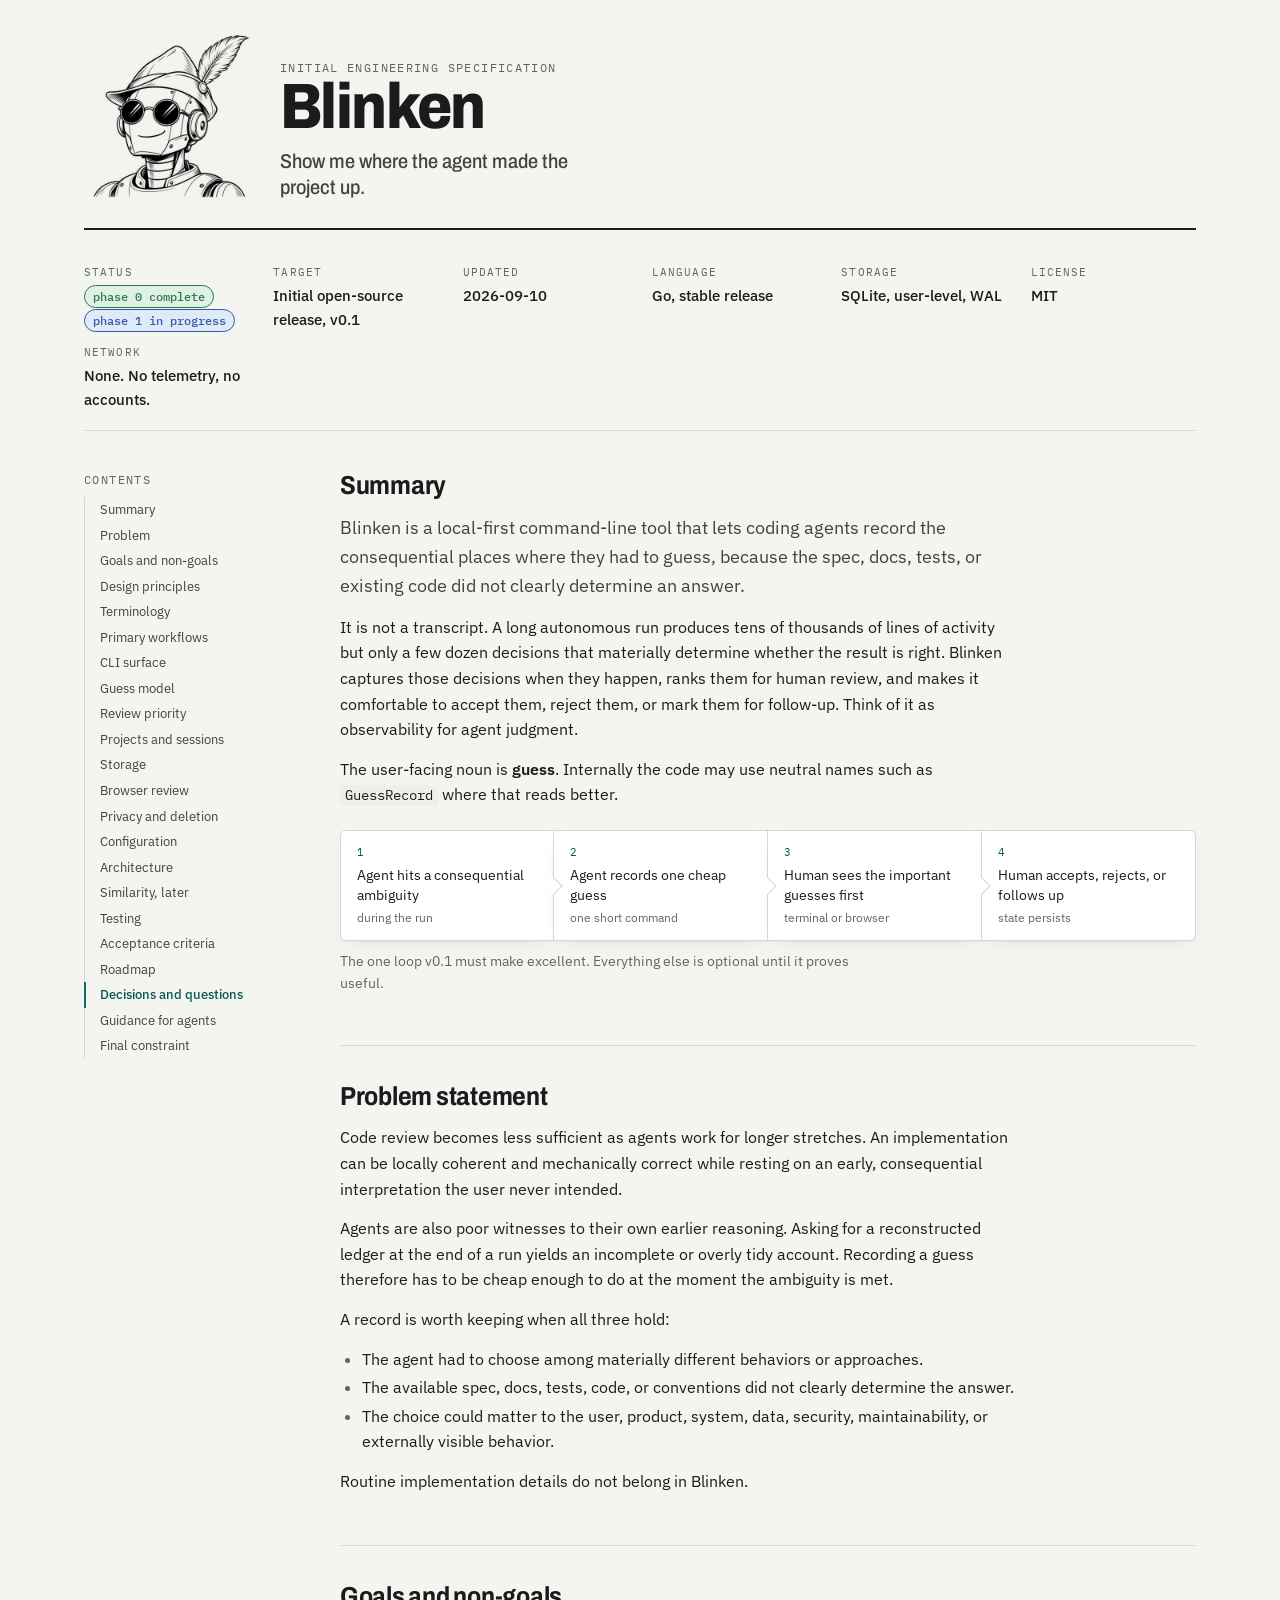
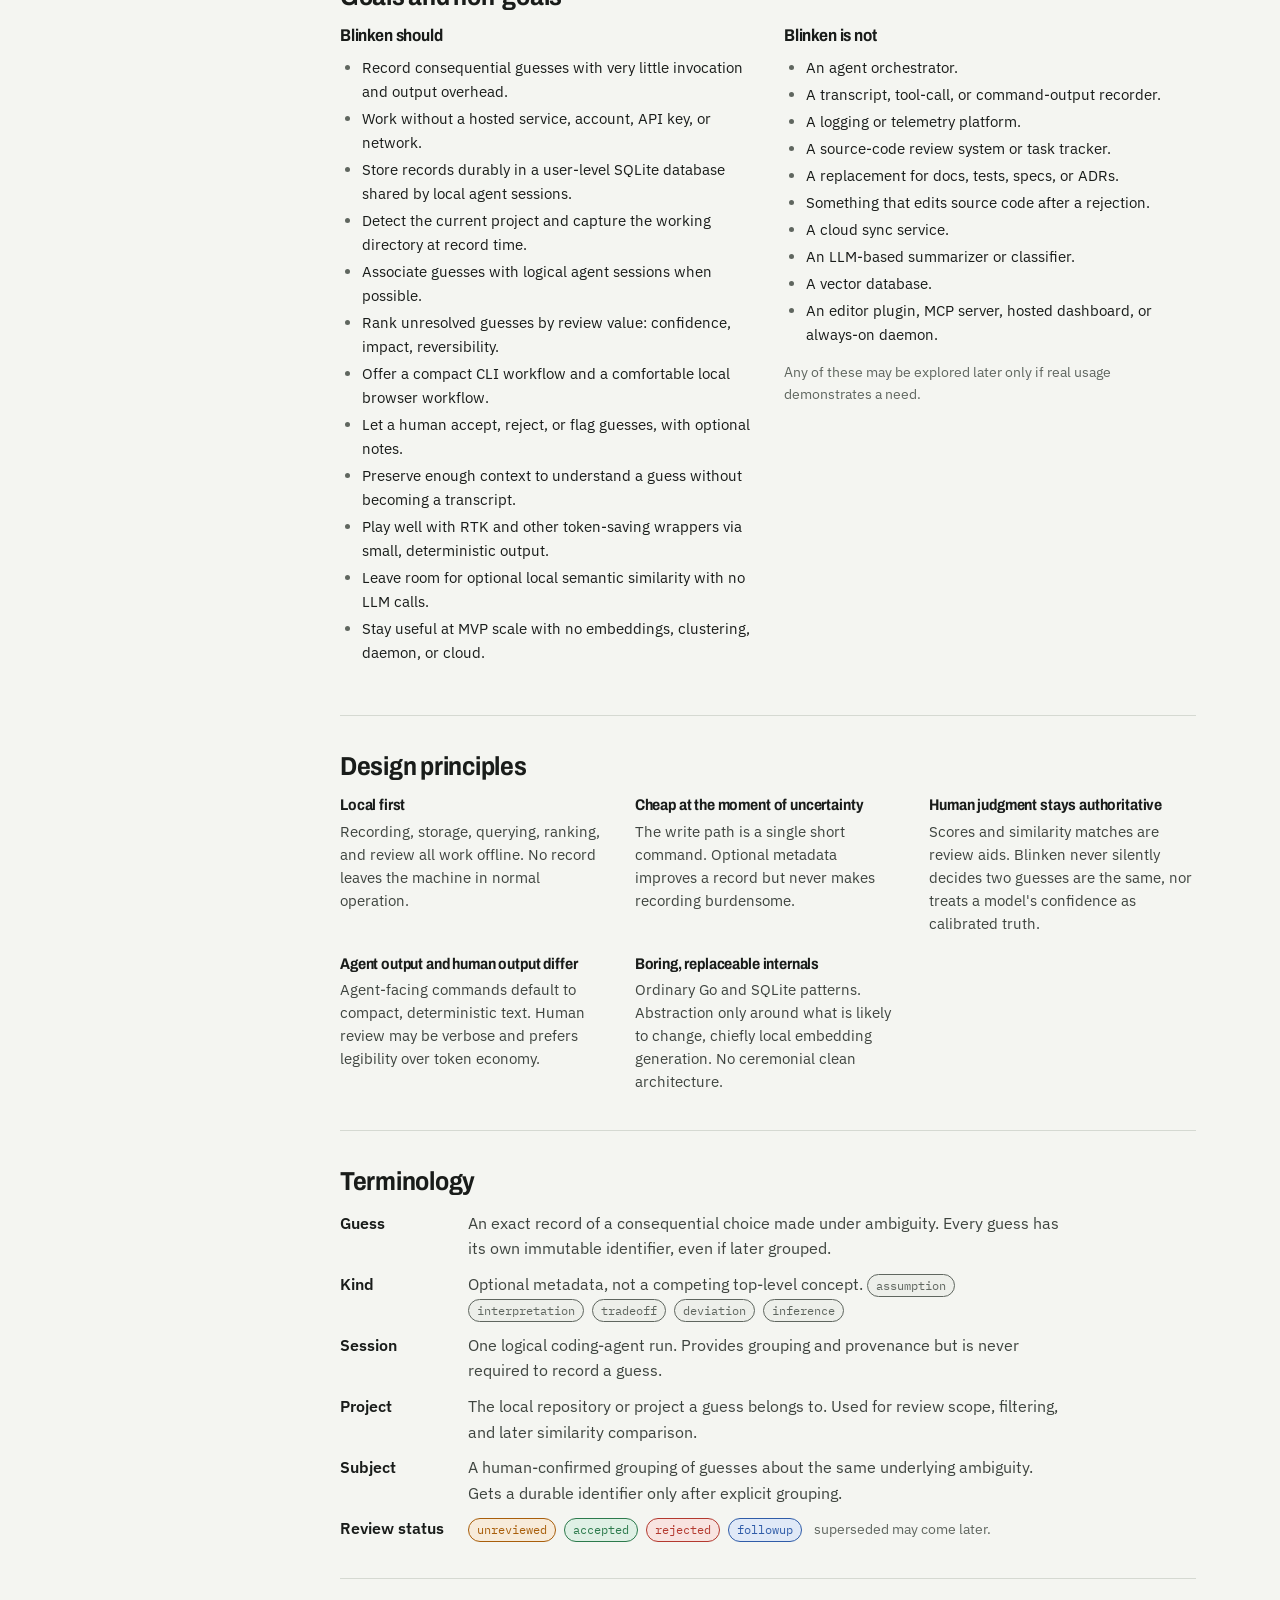
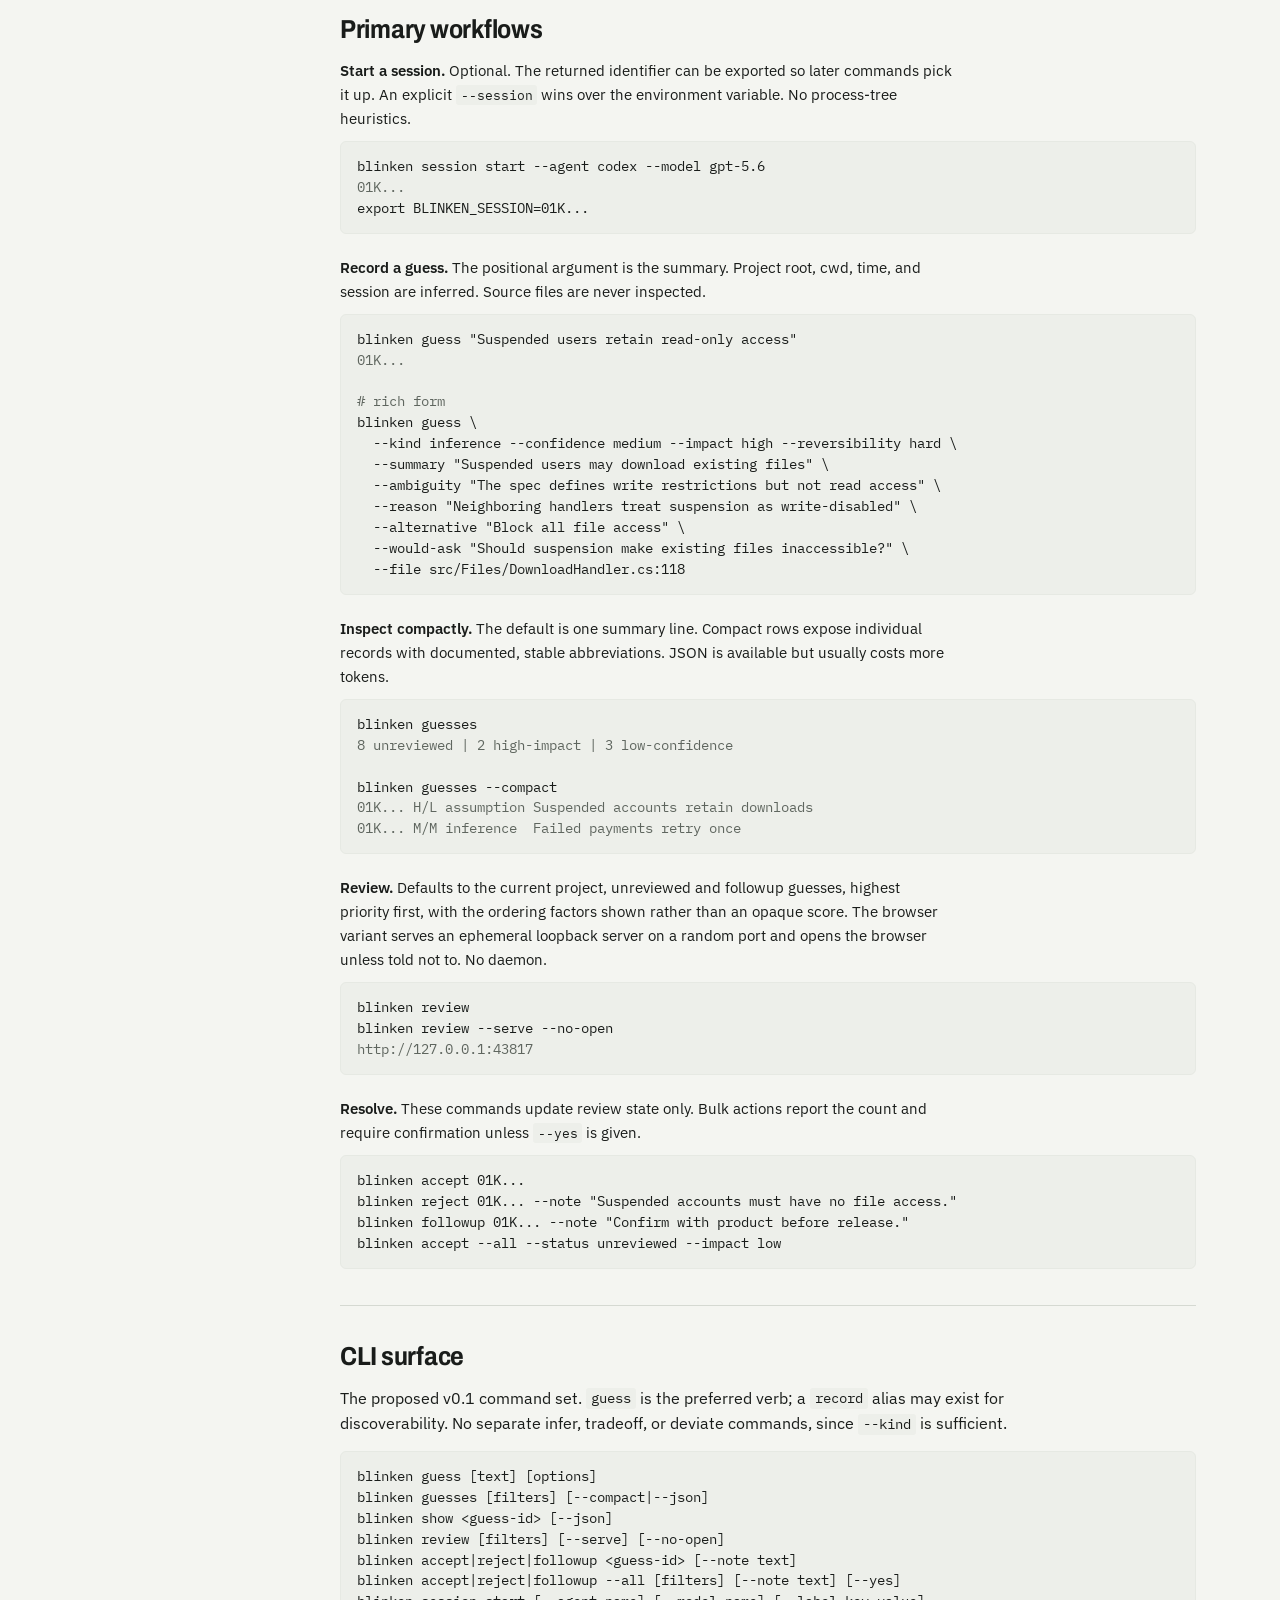
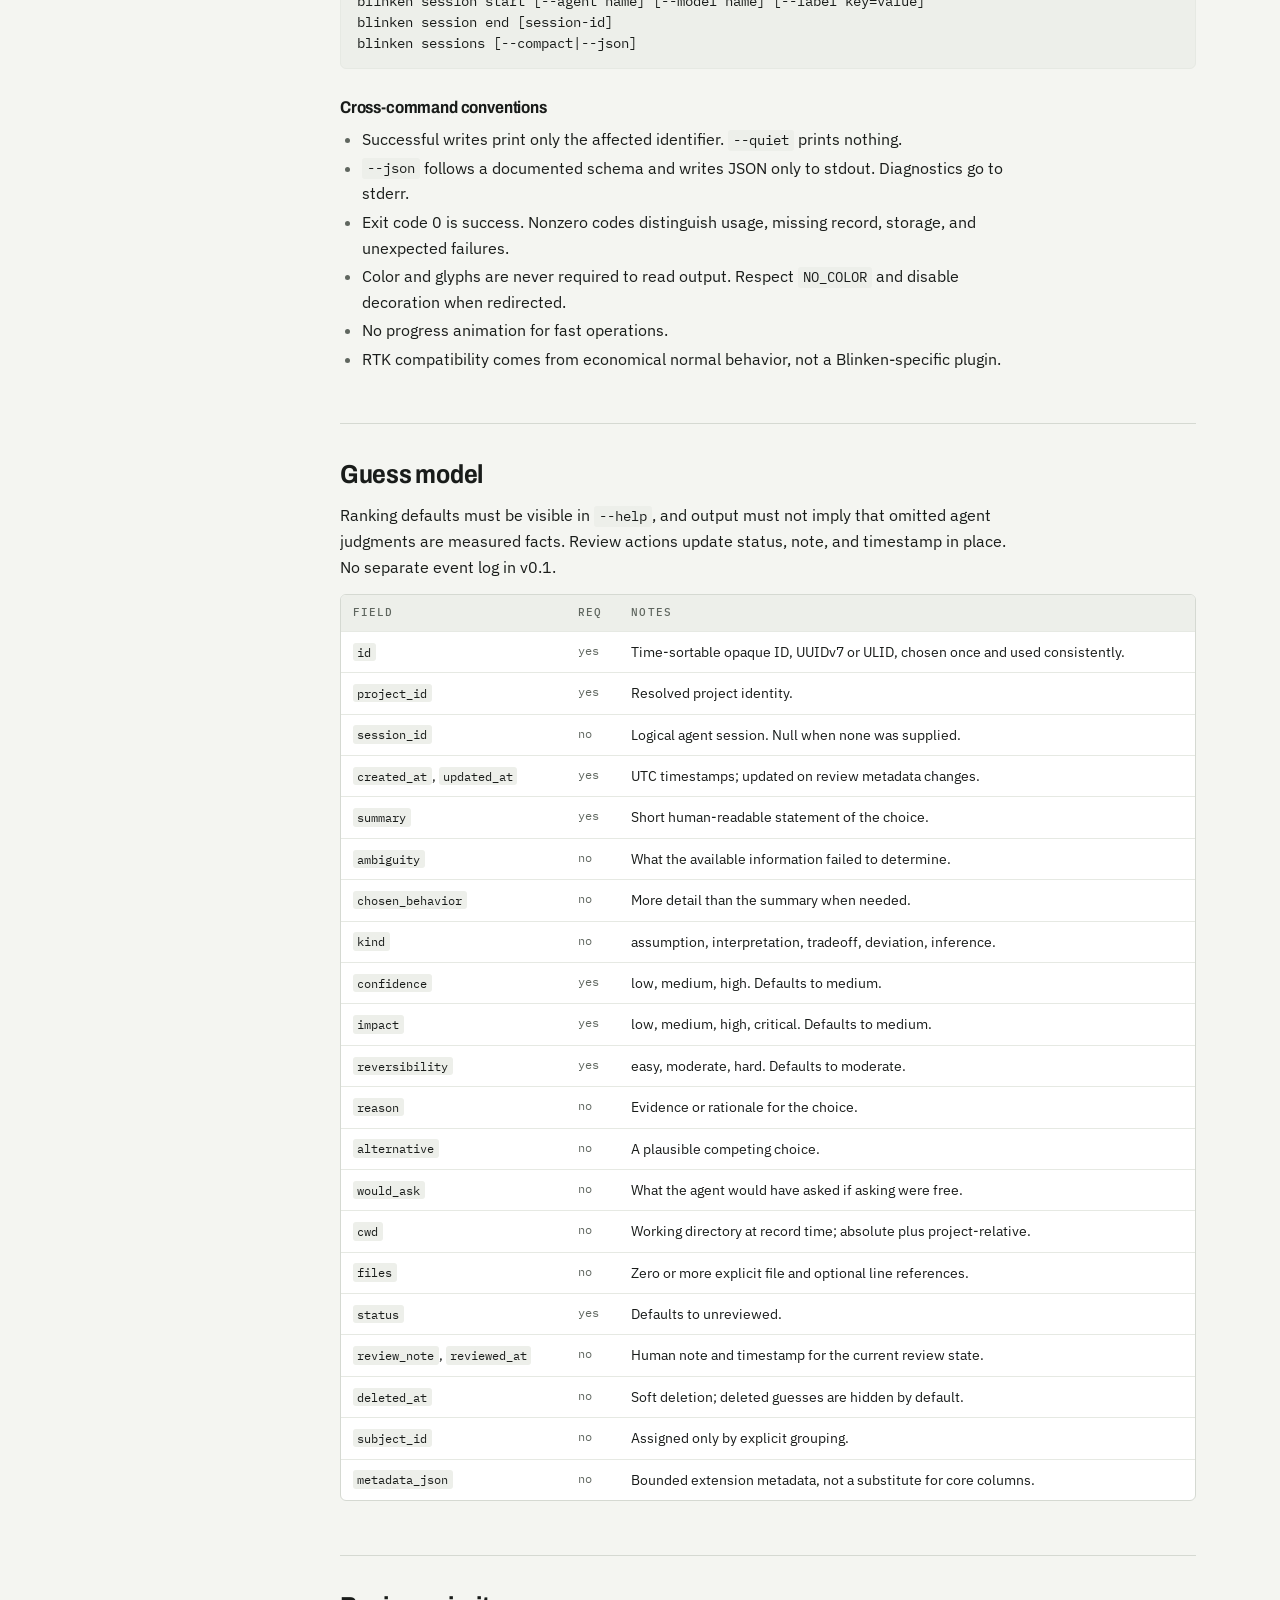
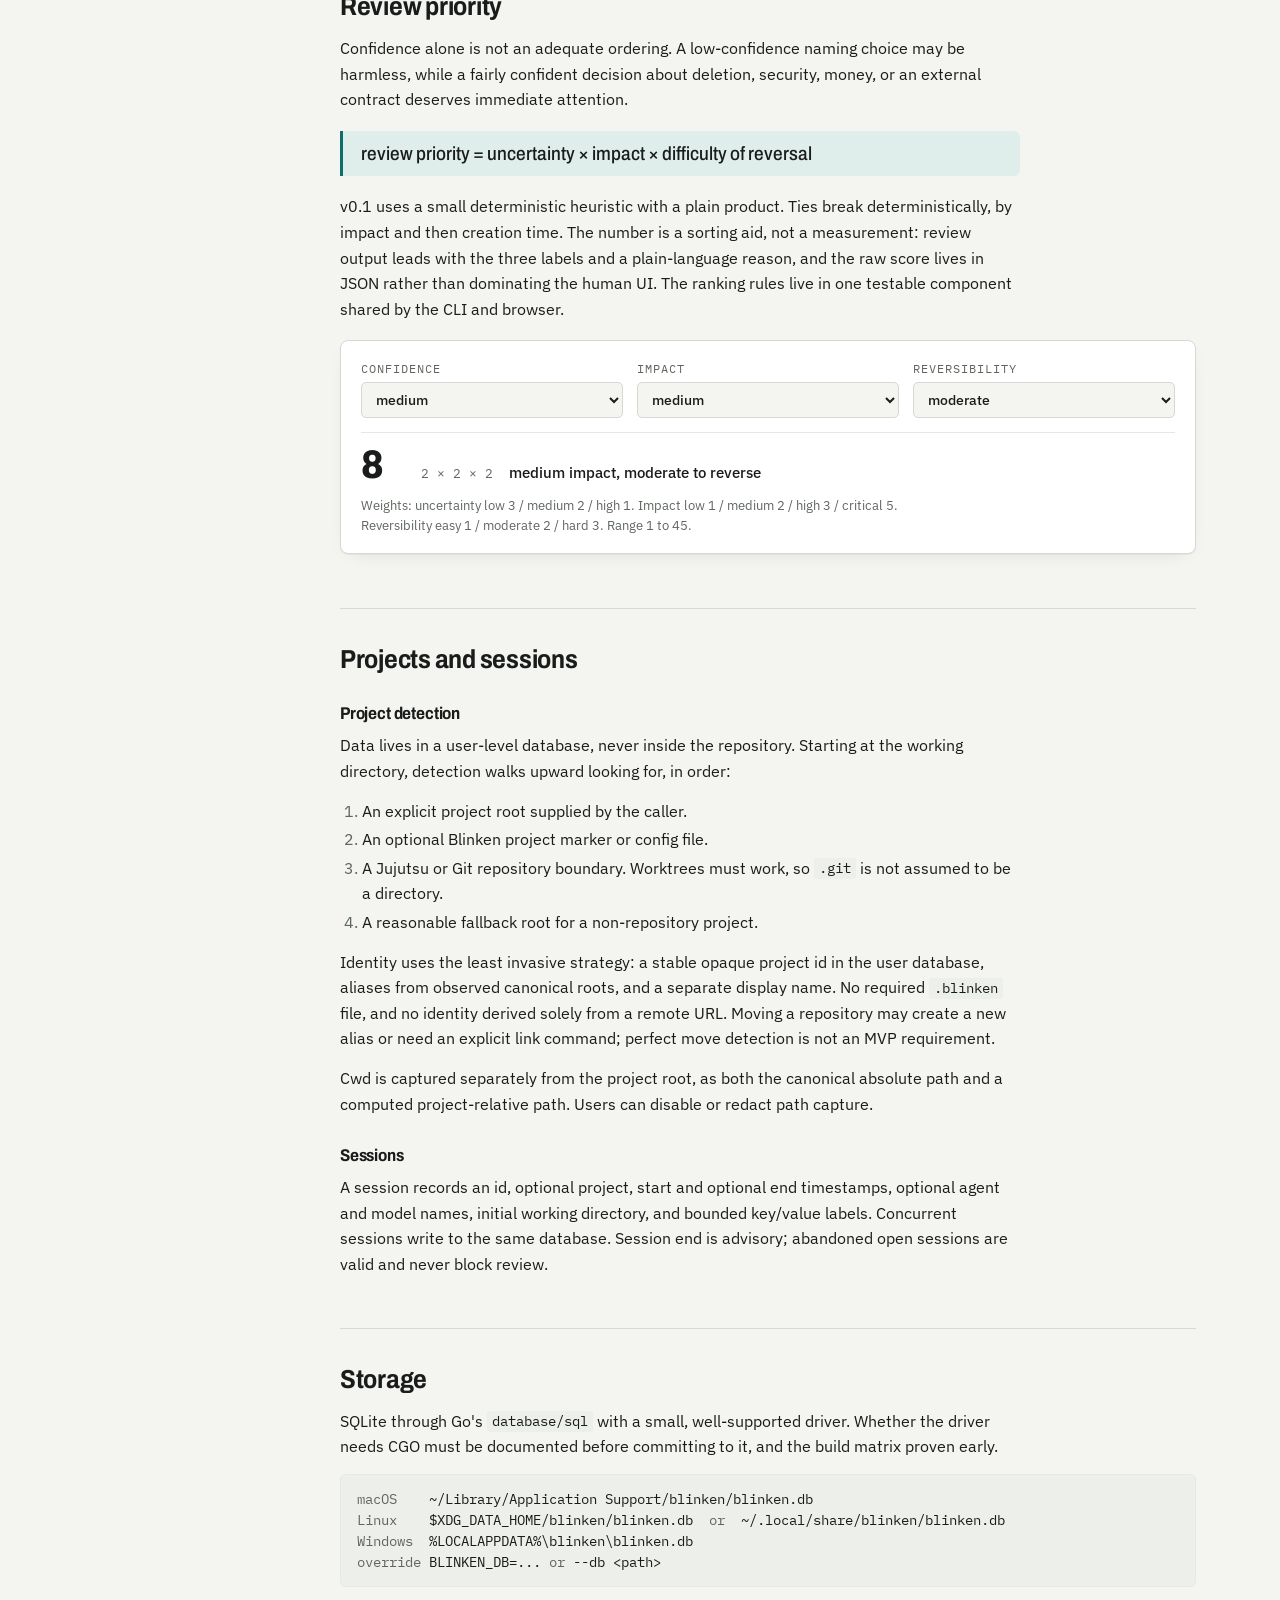
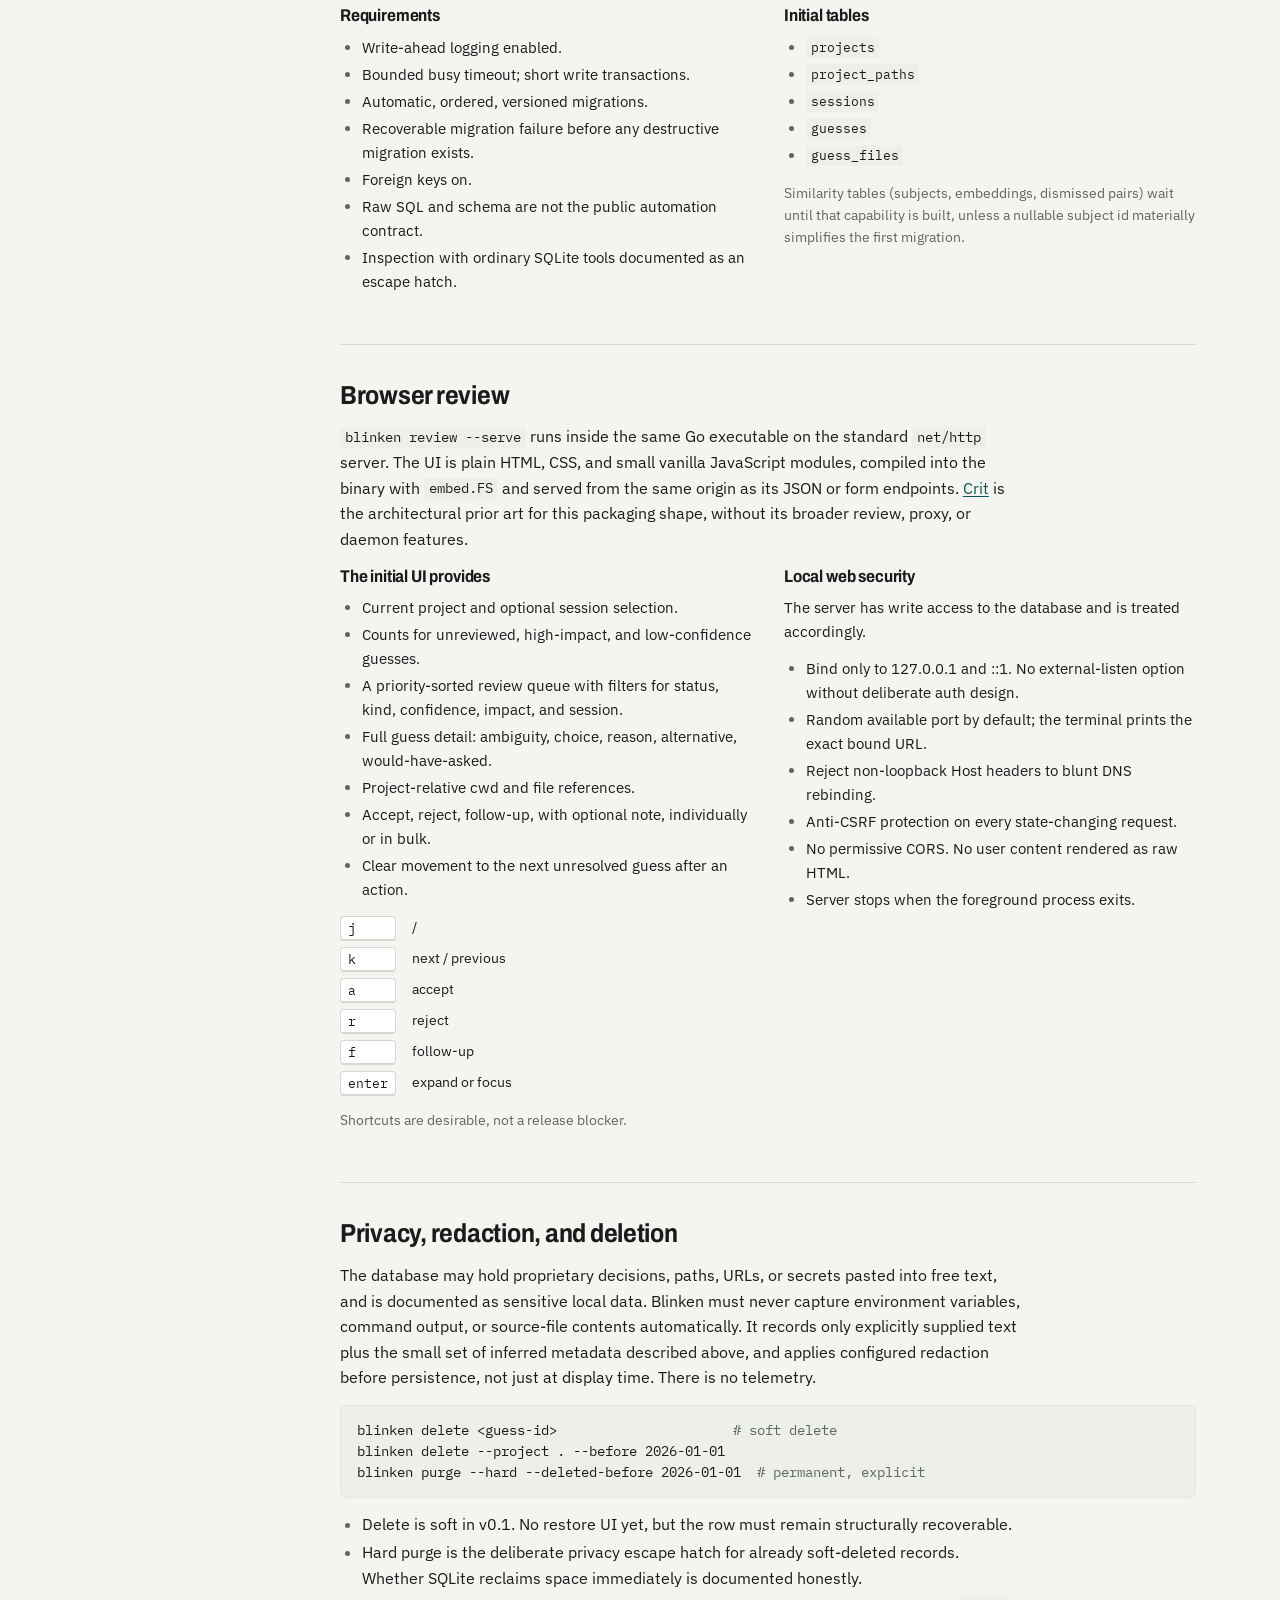
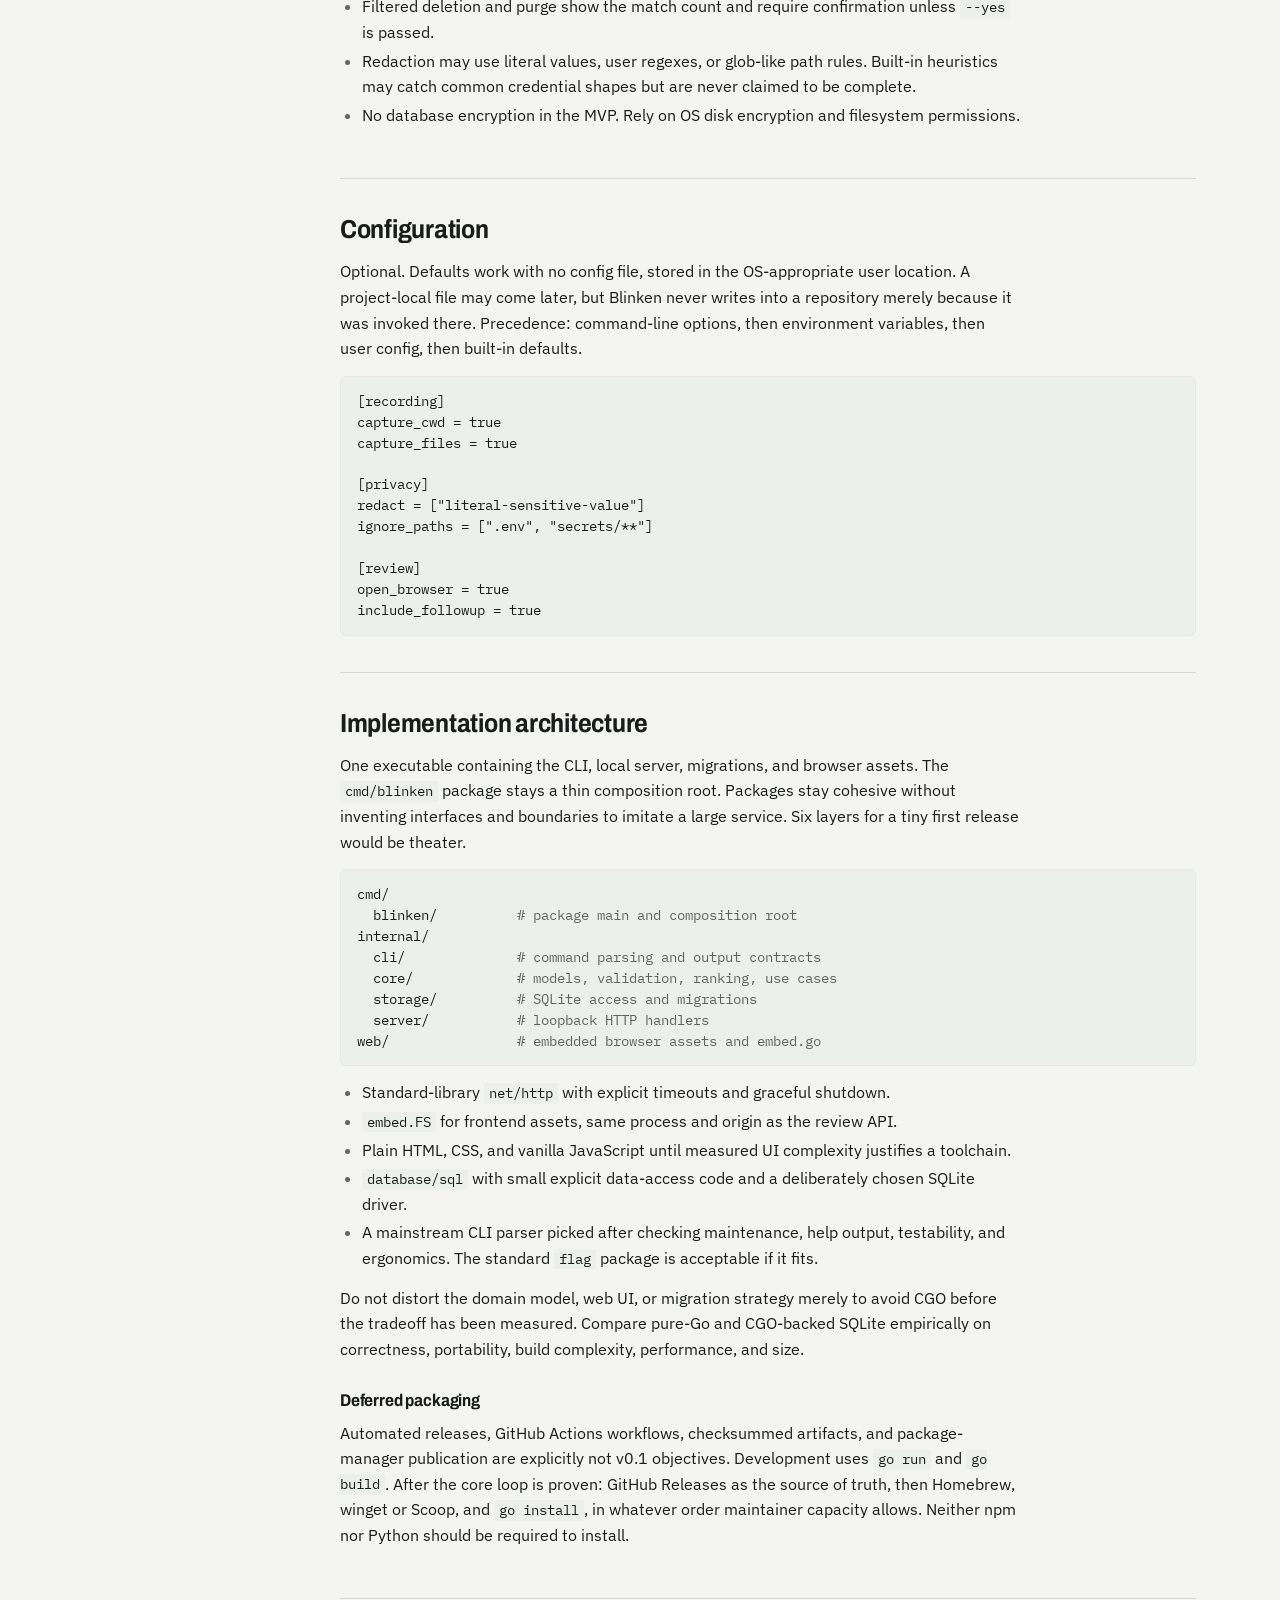
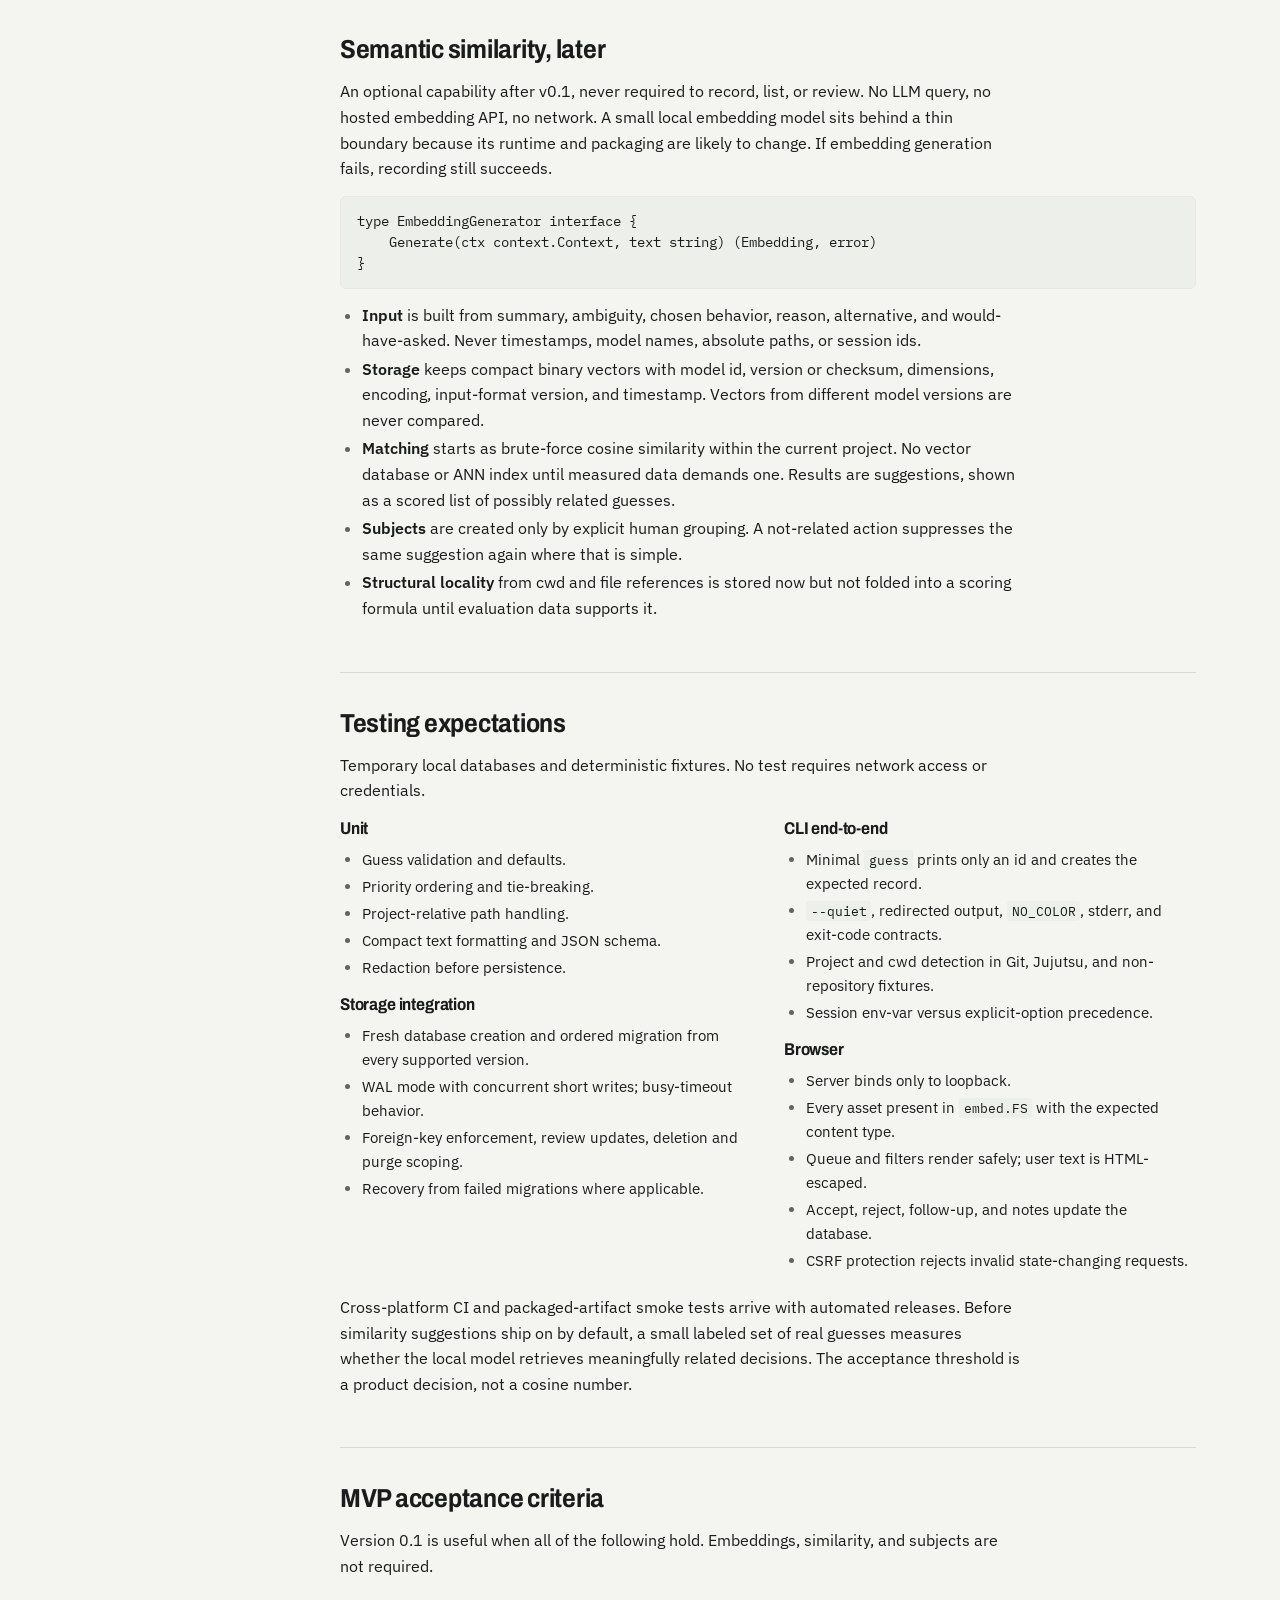
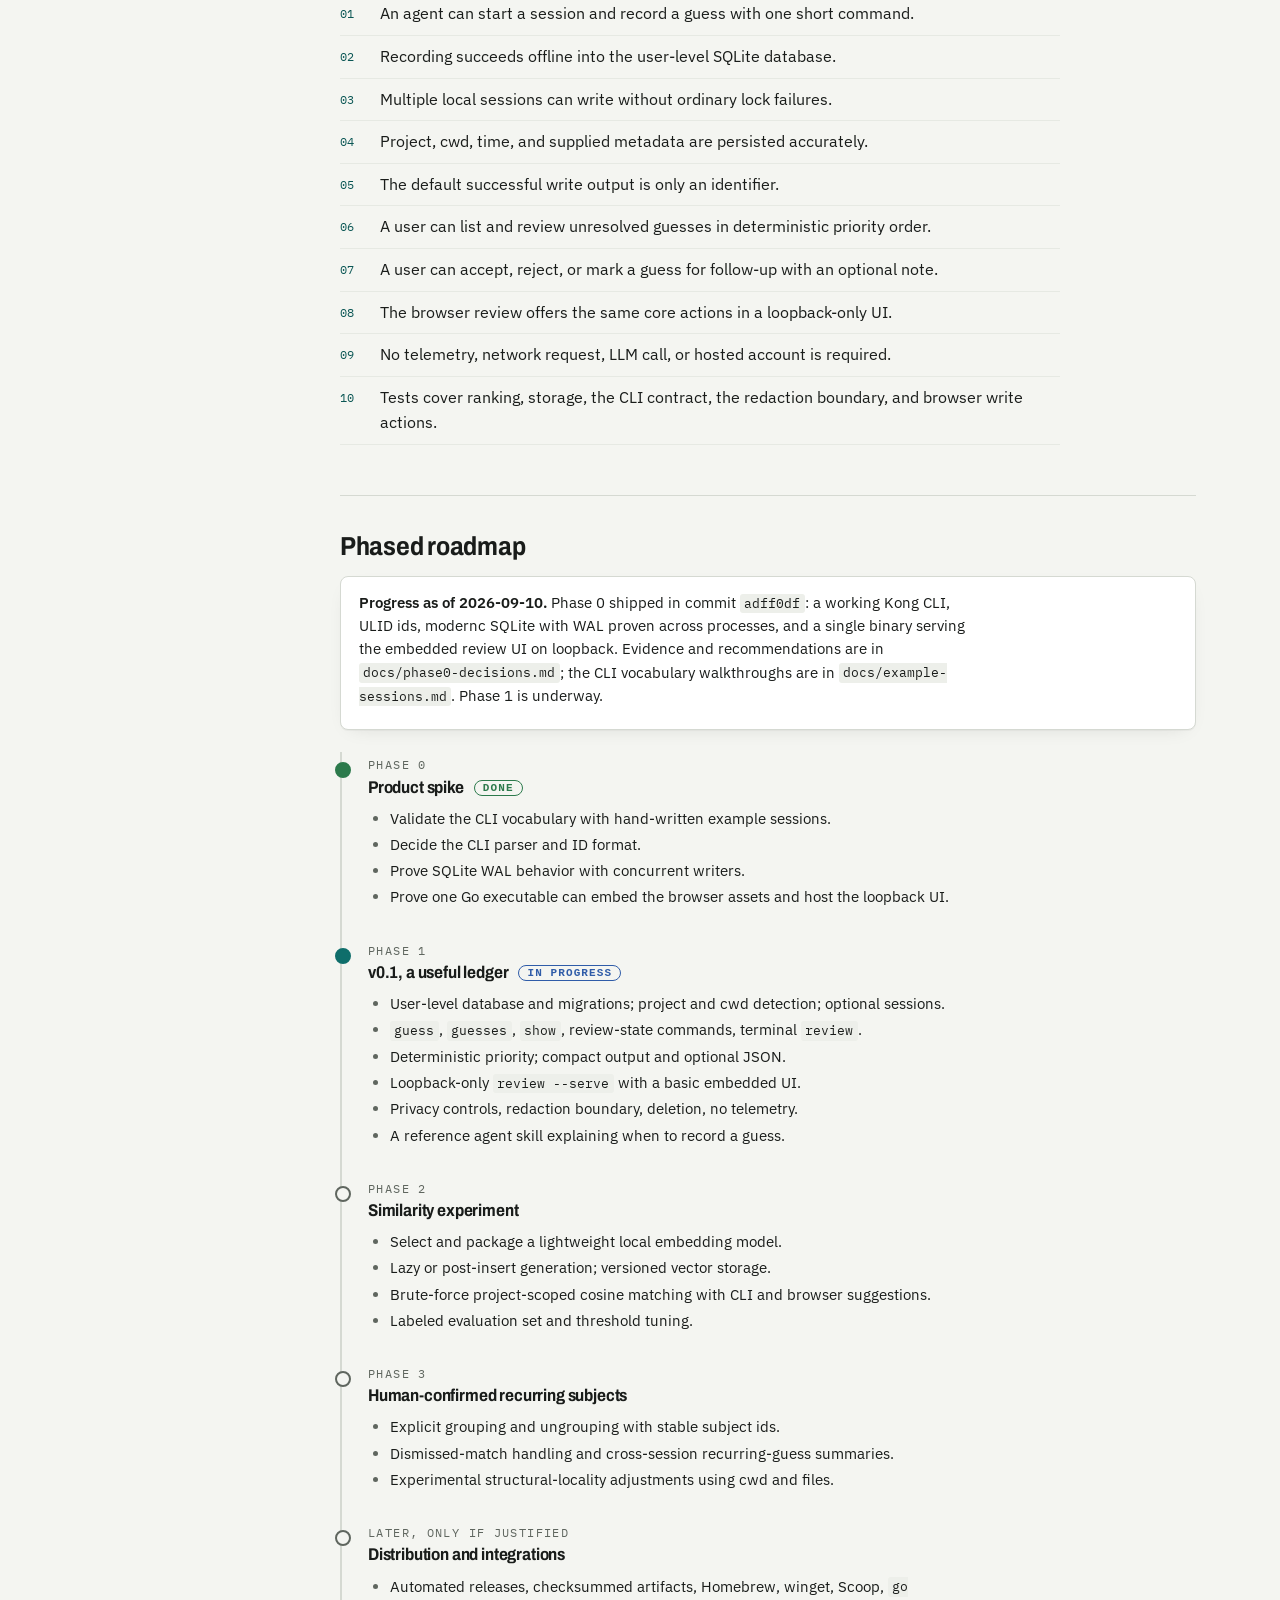
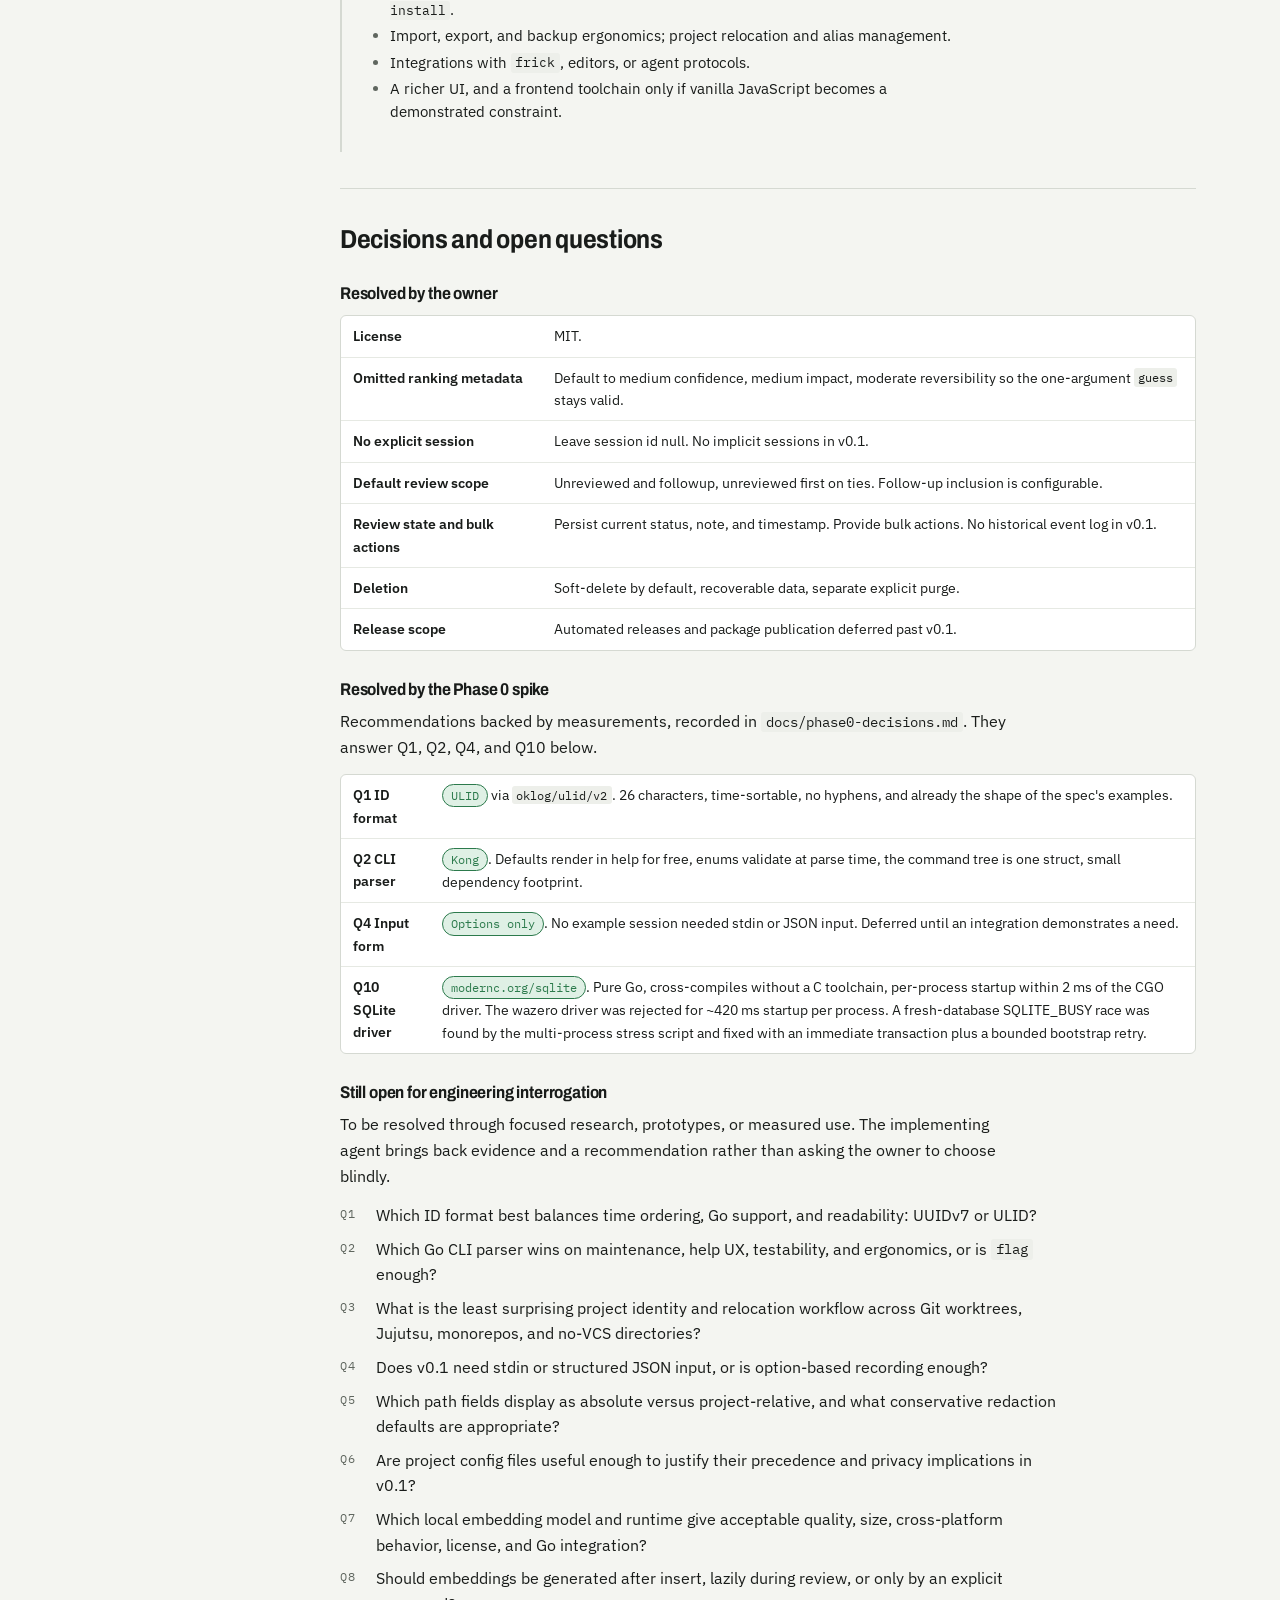
==== commit d3c7dd86: "spec.html: mark Phase 0 complete and record resolved questions Co-Authored-By: Claude Fable 5.1 <nor" ====
--- a/spec.html
+++ b/spec.html
@@ -176,6 +176,13 @@
   .phase { position: relative; padding: 4px 0 26px 26px; }
   .phase::before { content: ""; position: absolute; left: -7px; top: 10px; width: 12px; height: 12px; border-radius: 50%; background: var(--paper); border: 2px solid var(--muted); }
   .phase.now::before { background: var(--accent); border-color: var(--accent); }
+  .phase.done::before { background: var(--green); border-color: var(--green); }
+  .phase.done h3::after, .phase.now h3::after { font-family: "IBM Plex Mono", monospace; font-size: 11px; letter-spacing: .1em; text-transform: uppercase; margin-left: 10px; vertical-align: middle; padding: 1px 8px; border-radius: 999px; border: 1px solid currentColor; }
+  .phase.done h3::after { content: "done"; color: var(--green); }
+  .phase.now h3::after { content: "in progress"; color: var(--blue); }
+  .progress { background: var(--surface); border: 1px solid var(--rule); border-radius: 8px; padding: 14px 18px; margin: 0 0 22px; font-size: 14.5px; box-shadow: var(--shadow); }
+  .progress p { margin: 0 0 8px; }
+  .progress ul { margin: 0; }
   .phase .eyebrow { margin-bottom: 2px; }
   .phase h3 { margin-top: 0; }
   .phase ul { margin: 8px 0 0; font-size: 14.5px; }
@@ -208,8 +215,9 @@
     </div>
   </header>
   <dl class="meta">
-    <div><dt>Status</dt><dd><span class="pill amber">draft for interrogation</span></dd></div>
+    <div><dt>Status</dt><dd><span class="pill green">phase 0 complete</span> <span class="pill blue">phase 1 in progress</span></dd></div>
     <div><dt>Target</dt><dd>Initial open-source release, v0.1</dd></div>
+    <div><dt>Updated</dt><dd>2026-09-10</dd></div>
     <div><dt>Language</dt><dd>Go, stable release</dd></div>
     <div><dt>Storage</dt><dd>SQLite, user-level, WAL</dd></div>
     <div><dt>License</dt><dd>MIT</dd></div>
@@ -680,8 +688,11 @@
 
       <section id="roadmap">
         <h2>Phased roadmap</h2>
+        <div class="progress">
+          <p><strong>Progress as of 2026-09-10.</strong> Phase 0 shipped in commit <code>adff0df</code>: a working Kong CLI, ULID ids, modernc SQLite with WAL proven across processes, and a single binary serving the embedded review UI on loopback. Evidence and recommendations are in <code>docs/phase0-decisions.md</code>; the CLI vocabulary walkthroughs are in <code>docs/example-sessions.md</code>. Phase 1 is underway.</p>
+        </div>
         <div class="phases">
-          <div class="phase now">
+          <div class="phase done">
             <div class="eyebrow">Phase 0</div>
             <h3>Product spike</h3>
             <ul>
@@ -691,7 +702,7 @@
               <li>Prove one Go executable can embed the browser assets and host the loopback UI.</li>
             </ul>
           </div>
-          <div class="phase">
+          <div class="phase now">
             <div class="eyebrow">Phase 1</div>
             <h3>v0.1, a useful ledger</h3>
             <ul>
@@ -751,7 +762,19 @@
             </tbody>
           </table>
         </div>
-        <h3>For engineering interrogation</h3>
+        <h3>Resolved by the Phase 0 spike</h3>
+        <p>Recommendations backed by measurements, recorded in <code>docs/phase0-decisions.md</code>. They answer Q1, Q2, Q4, and Q10 below.</p>
+        <div class="tablewrap">
+          <table>
+            <tbody>
+              <tr><td><strong>Q1 ID format</strong></td><td><span class="pill green">ULID</span> via <code>oklog/ulid/v2</code>. 26 characters, time-sortable, no hyphens, and already the shape of the spec's examples.</td></tr>
+              <tr><td><strong>Q2 CLI parser</strong></td><td><span class="pill green">Kong</span>. Defaults render in help for free, enums validate at parse time, the command tree is one struct, small dependency footprint.</td></tr>
+              <tr><td><strong>Q4 Input form</strong></td><td><span class="pill green">Options only</span>. No example session needed stdin or JSON input. Deferred until an integration demonstrates a need.</td></tr>
+              <tr><td><strong>Q10 SQLite driver</strong></td><td><span class="pill green">modernc.org/sqlite</span>. Pure Go, cross-compiles without a C toolchain, per-process startup within 2 ms of the CGO driver. The wazero driver was rejected for ~420 ms startup per process. A fresh-database SQLITE_BUSY race was found by the multi-process stress script and fixed with an immediate transaction plus a bounded bootstrap retry.</td></tr>
+            </tbody>
+          </table>
+        </div>
+        <h3>Still open for engineering interrogation</h3>
         <p>To be resolved through focused research, prototypes, or measured use. The implementing agent brings back evidence and a recommendation rather than asking the owner to choose blindly.</p>
         <ol class="questions">
           <li>Which ID format best balances time ordering, Go support, and readability: UUIDv7 or ULID?</li>
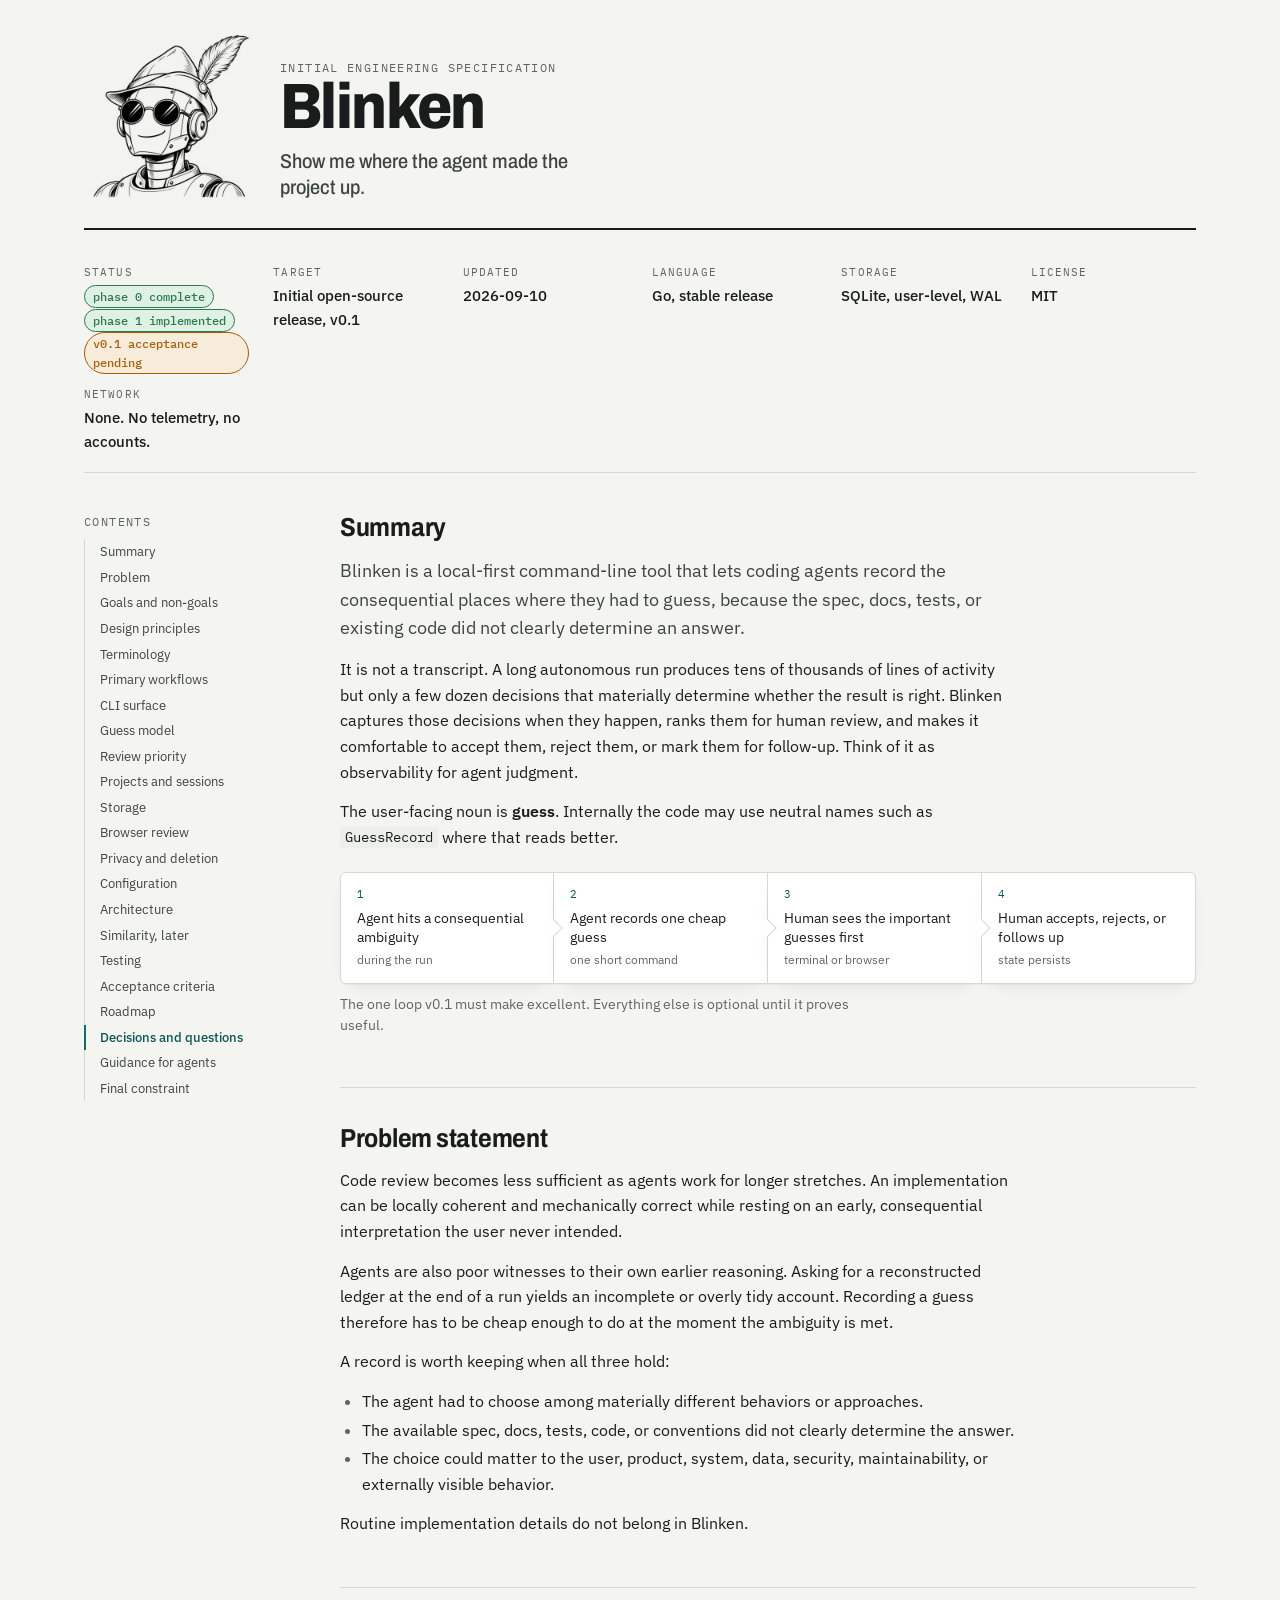
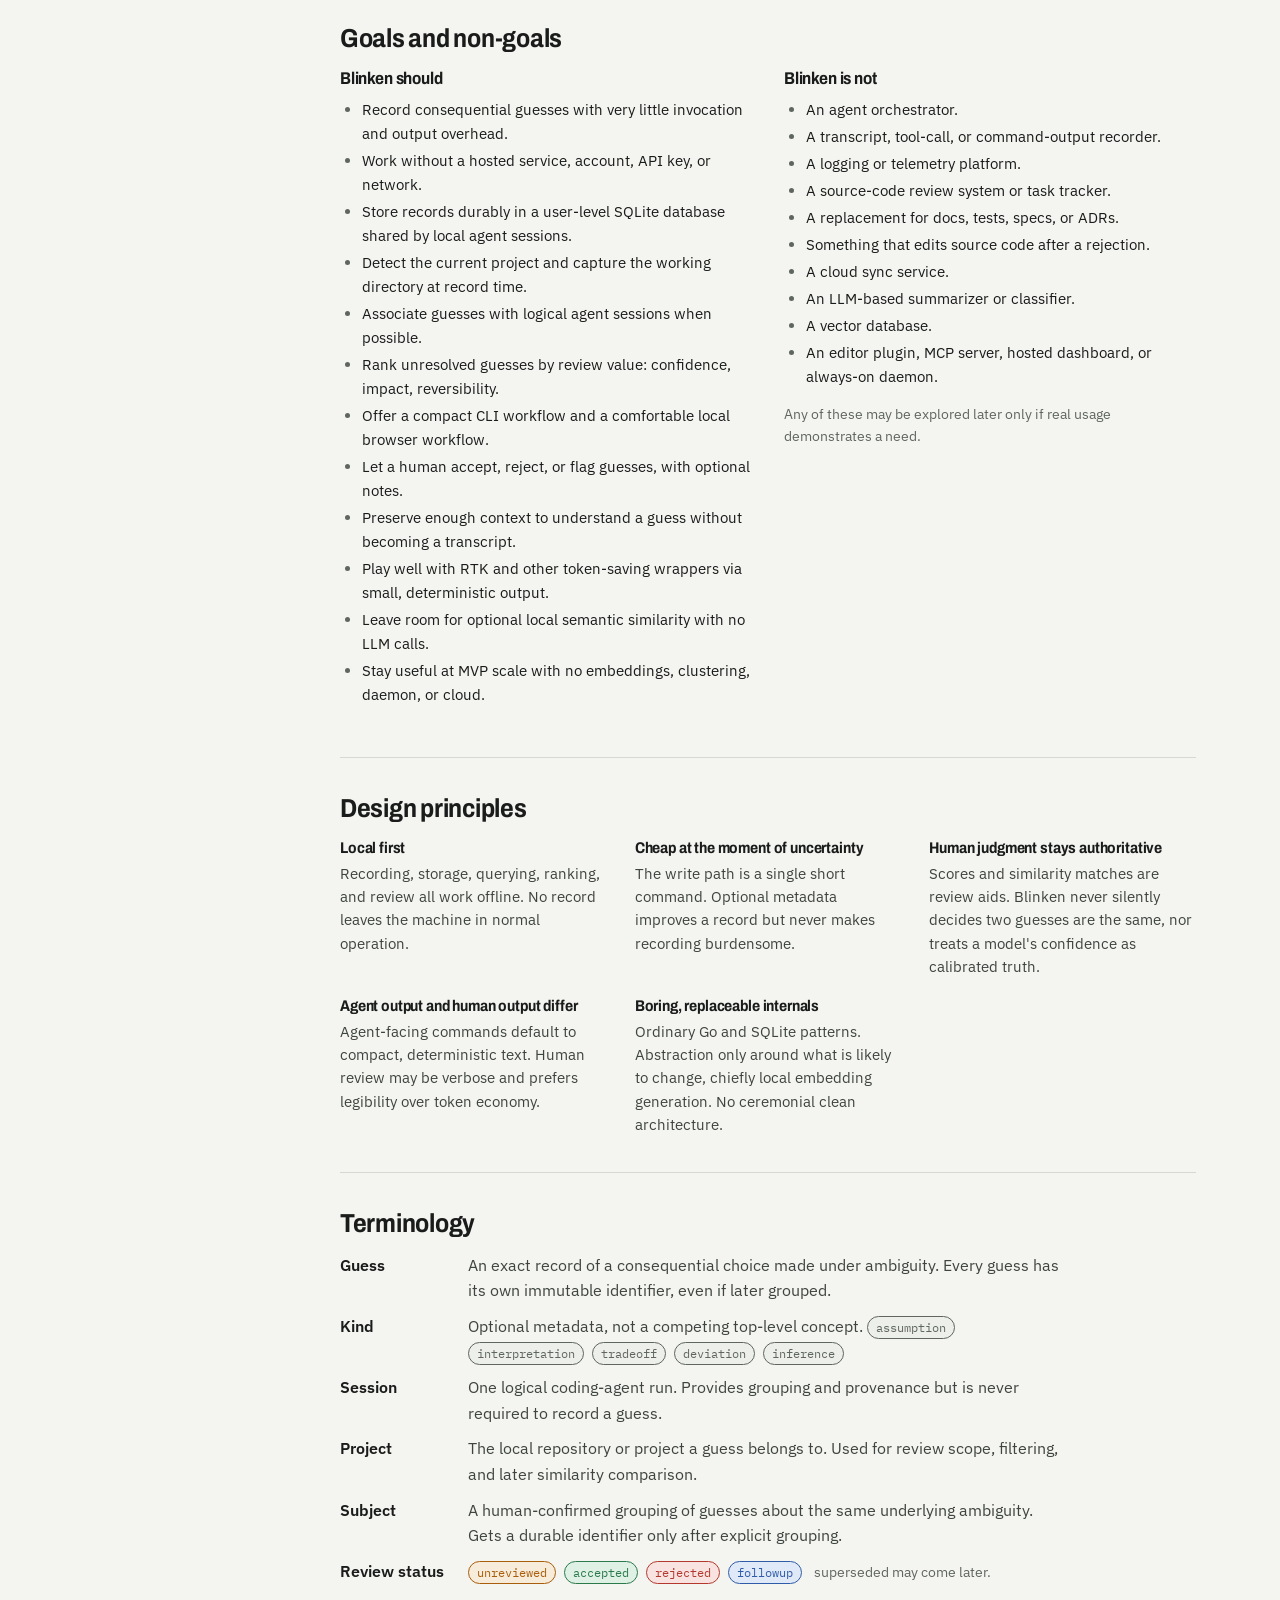
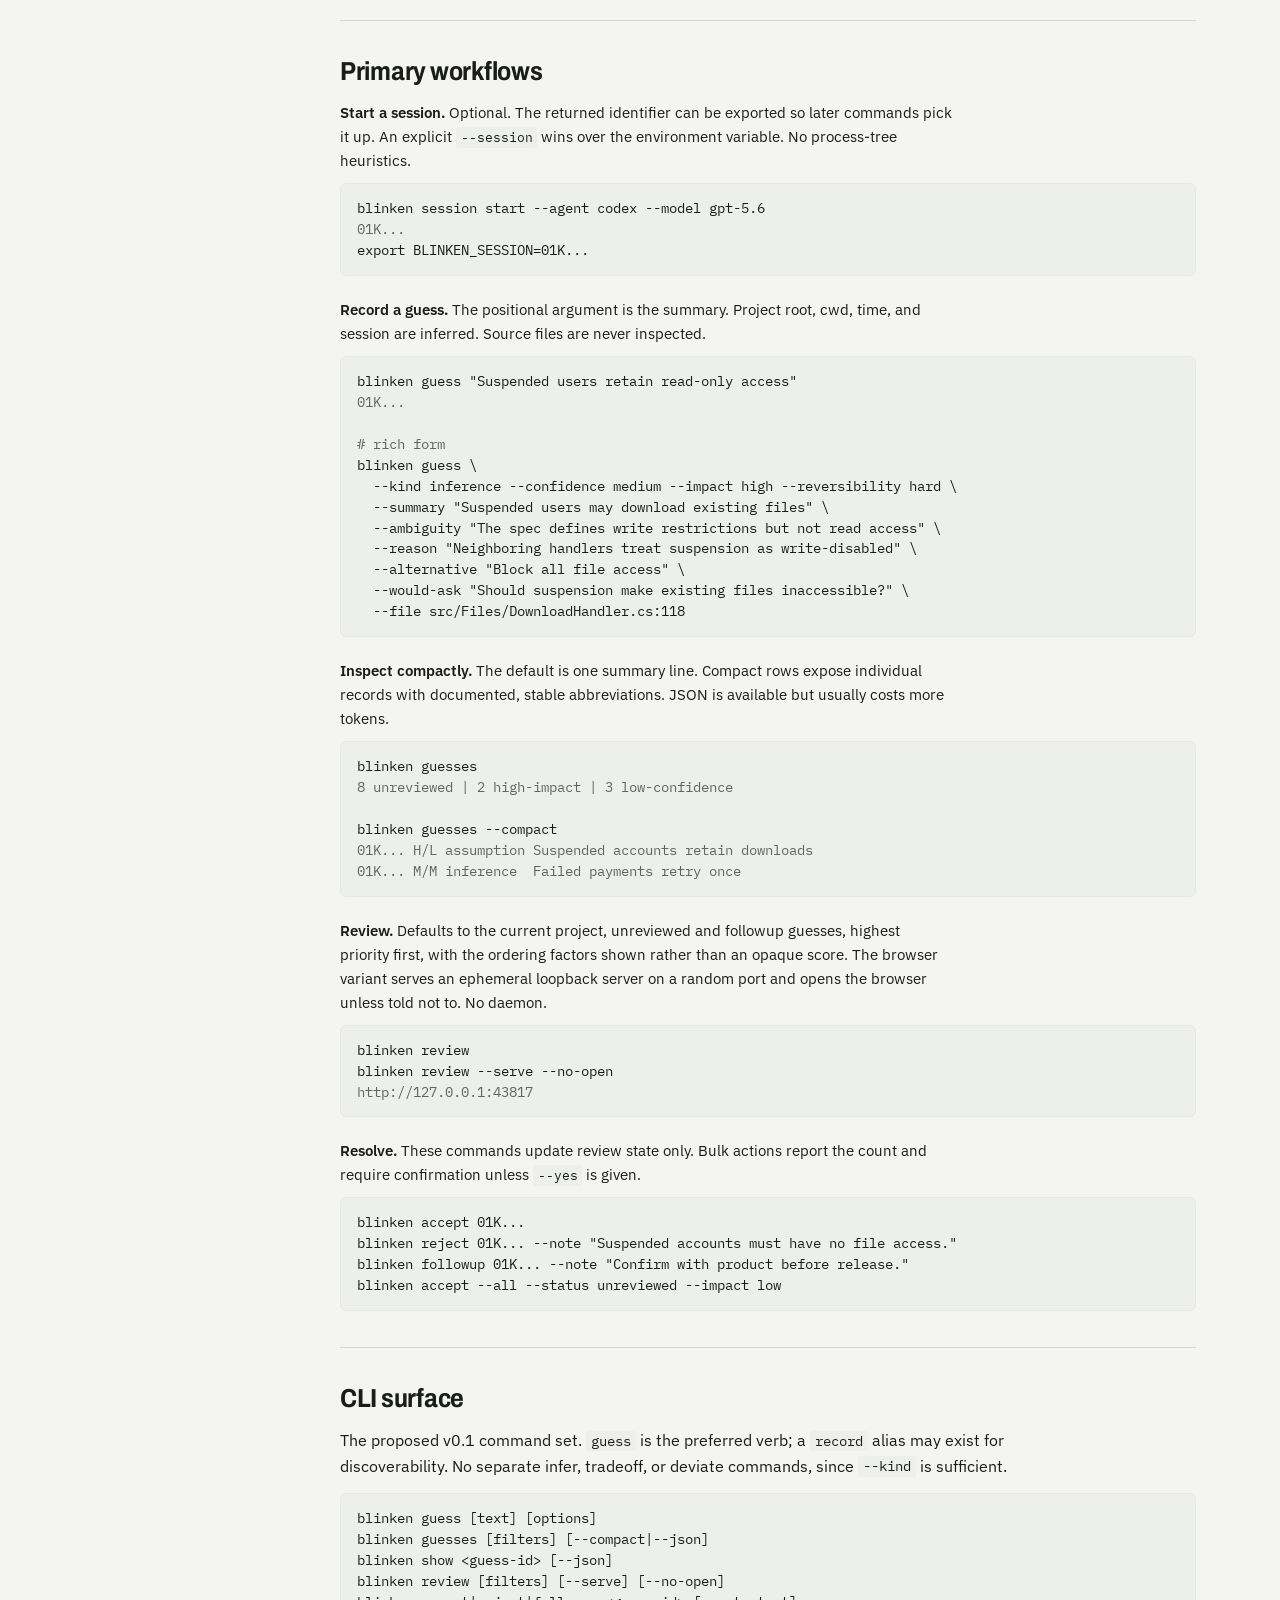
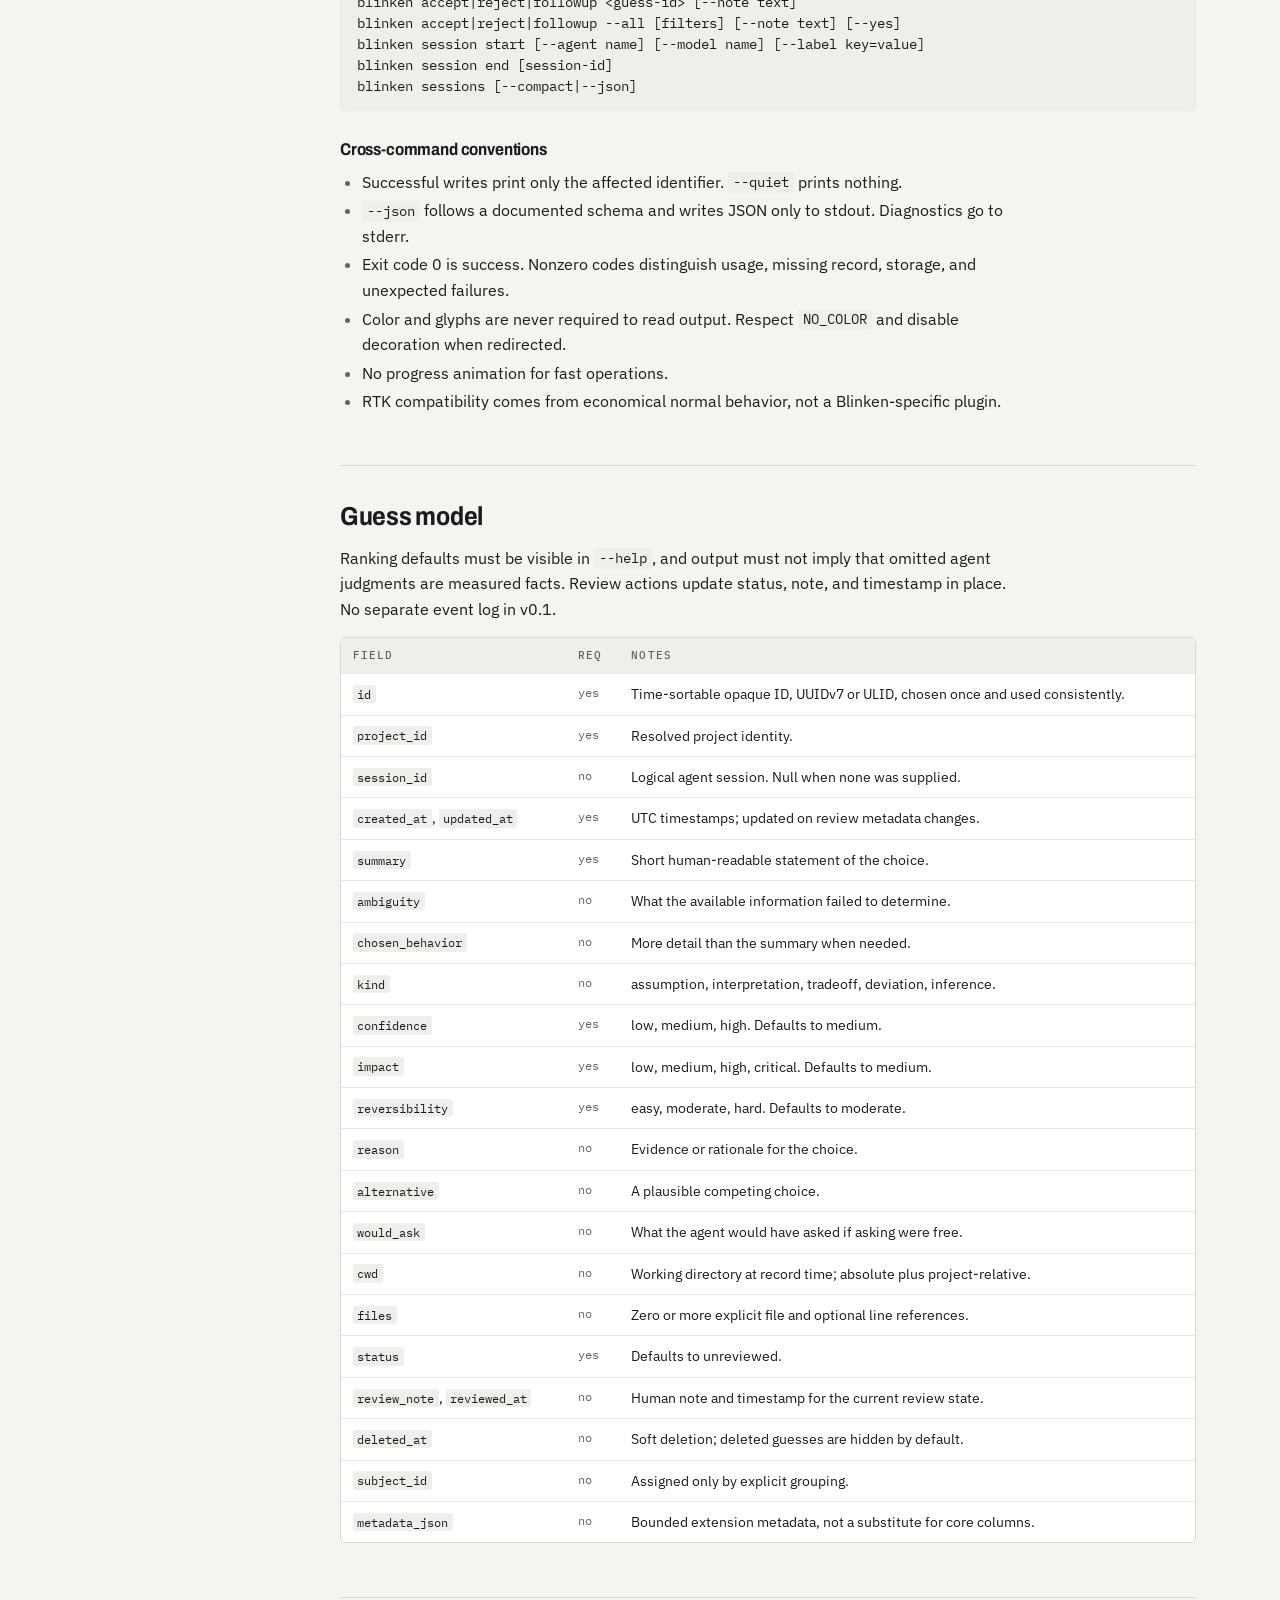
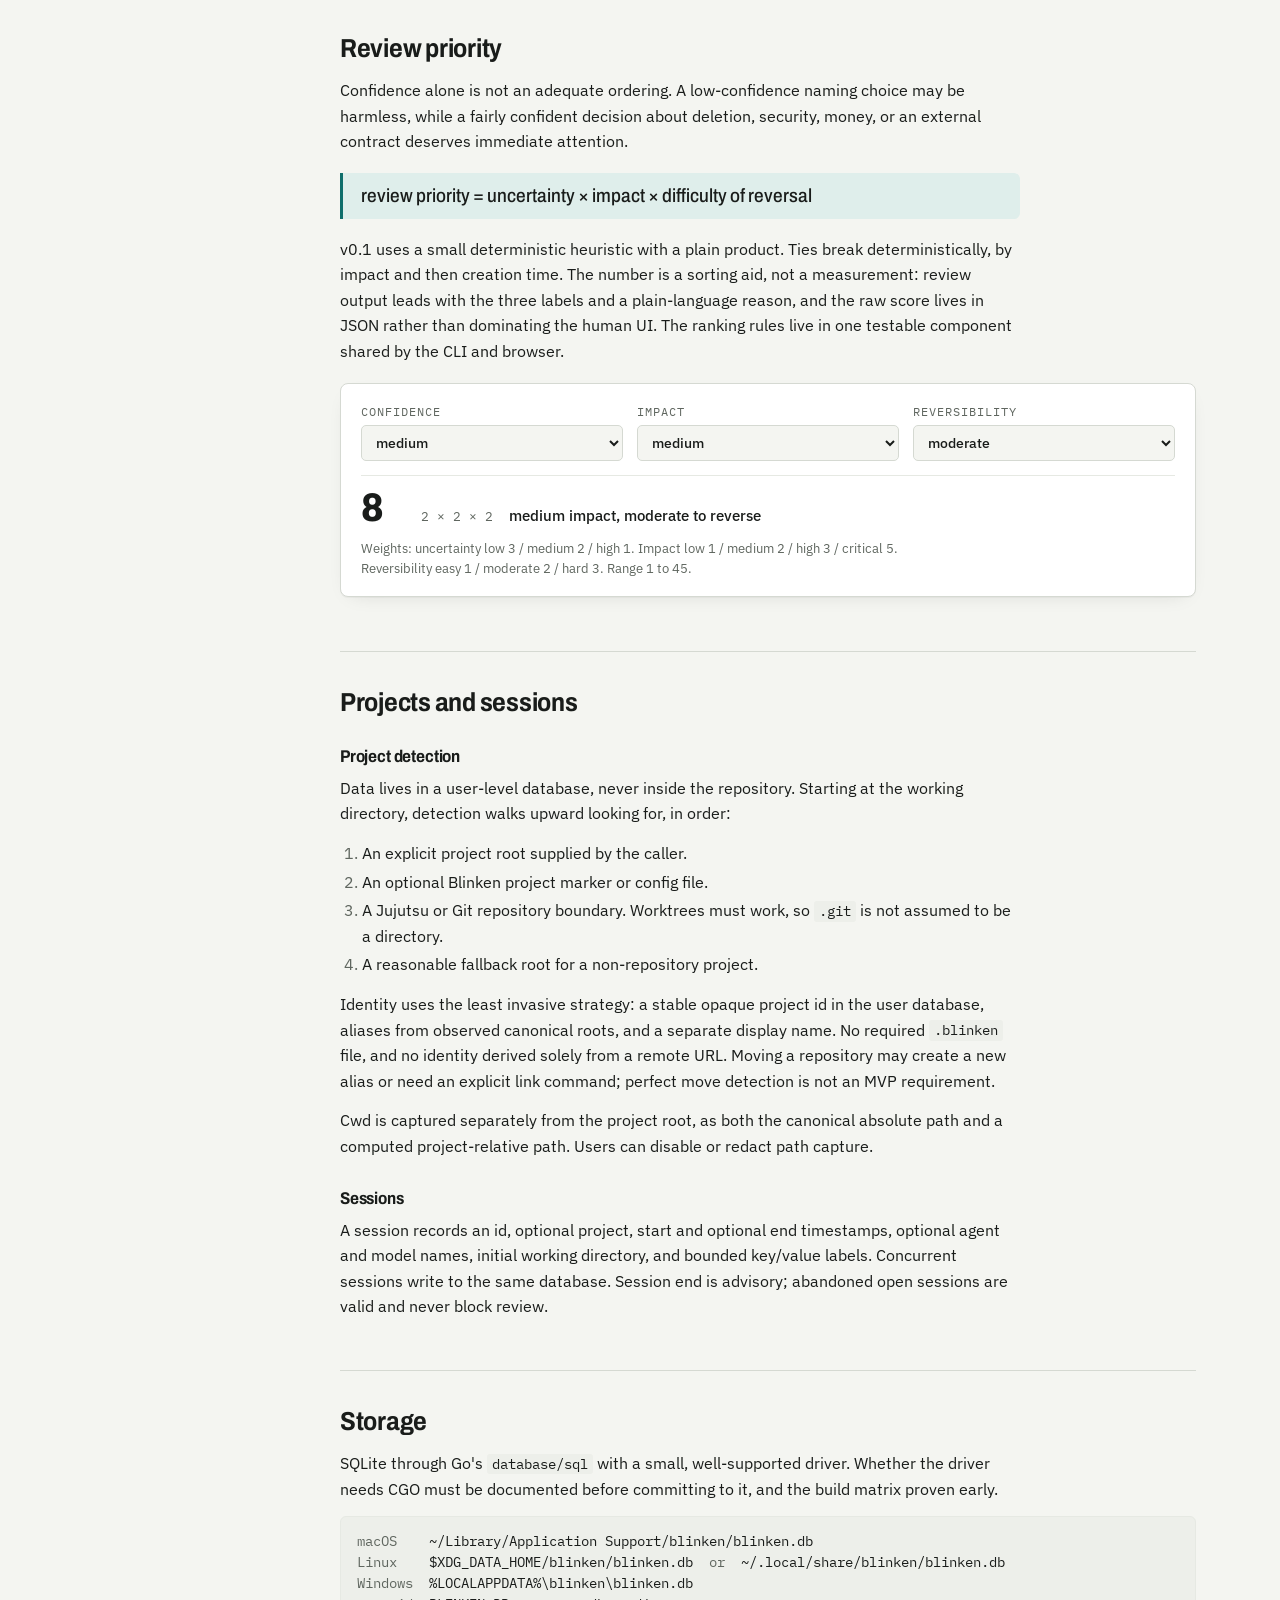
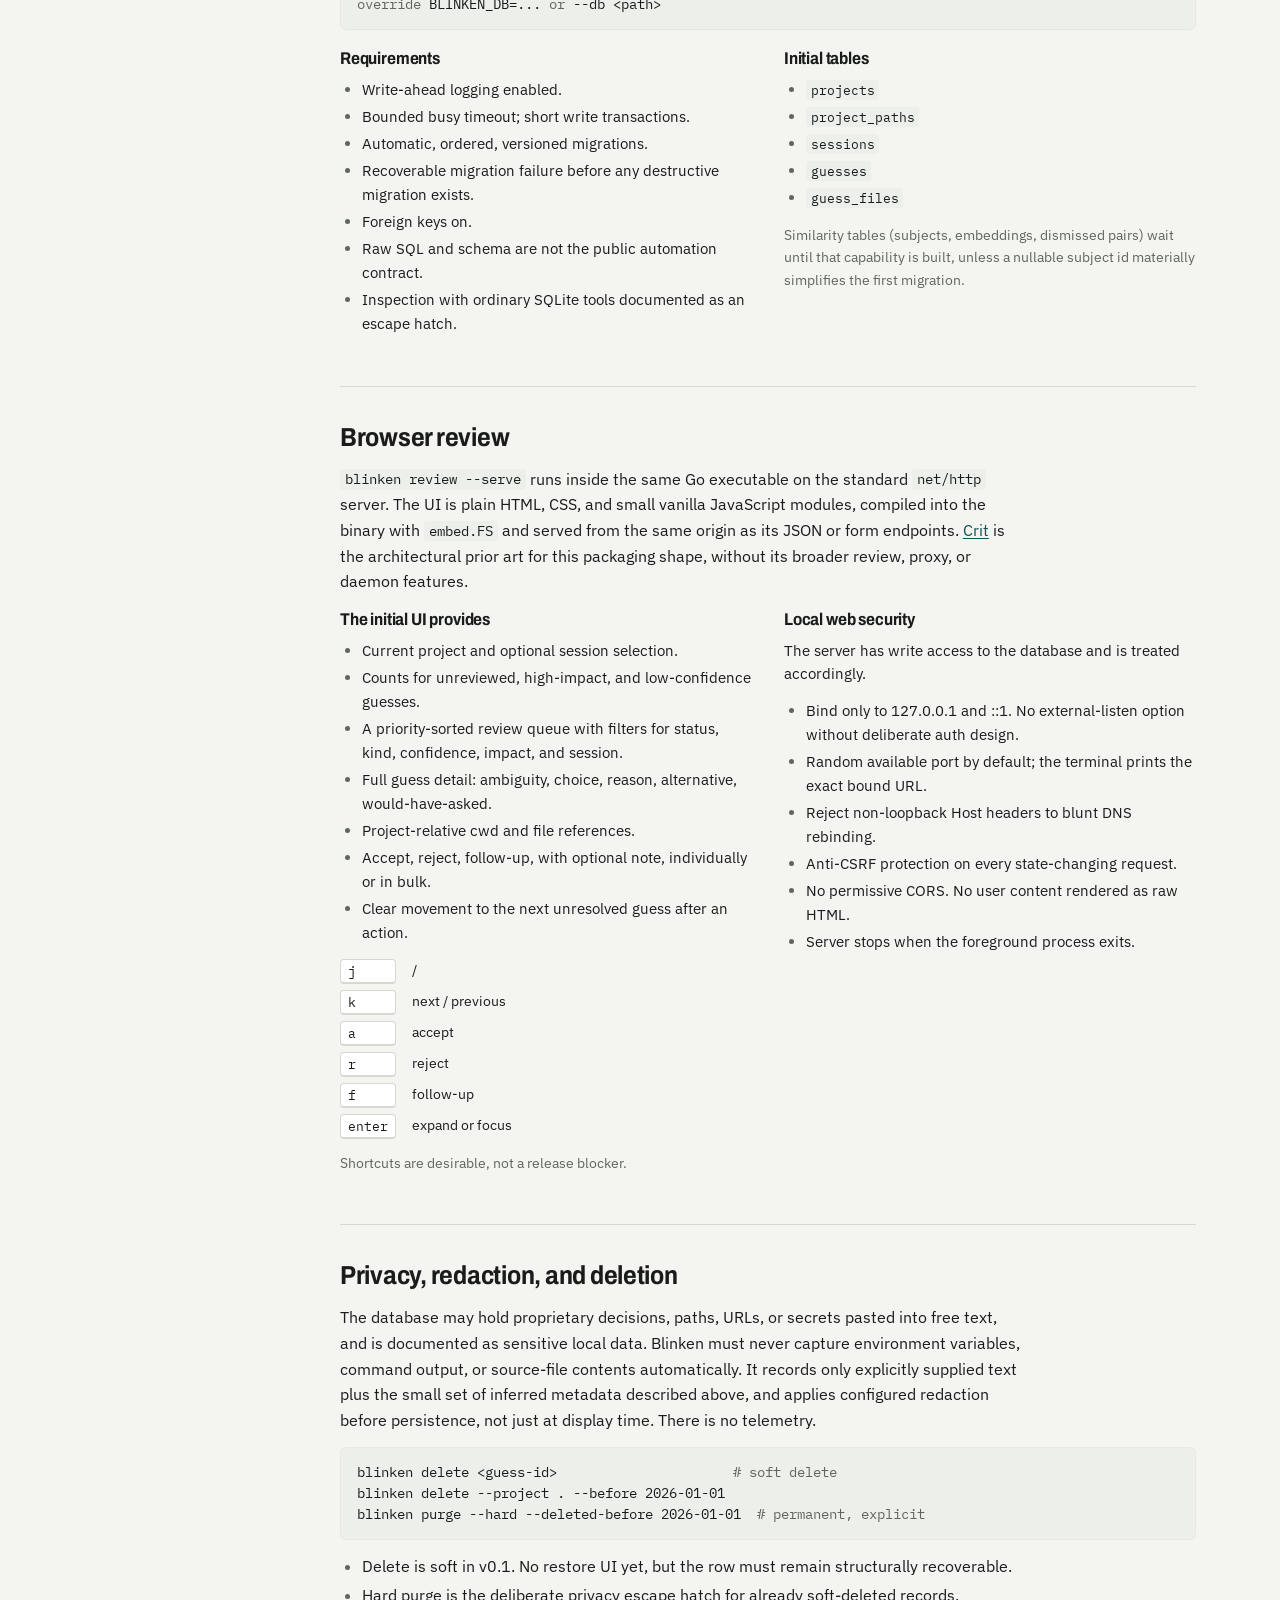
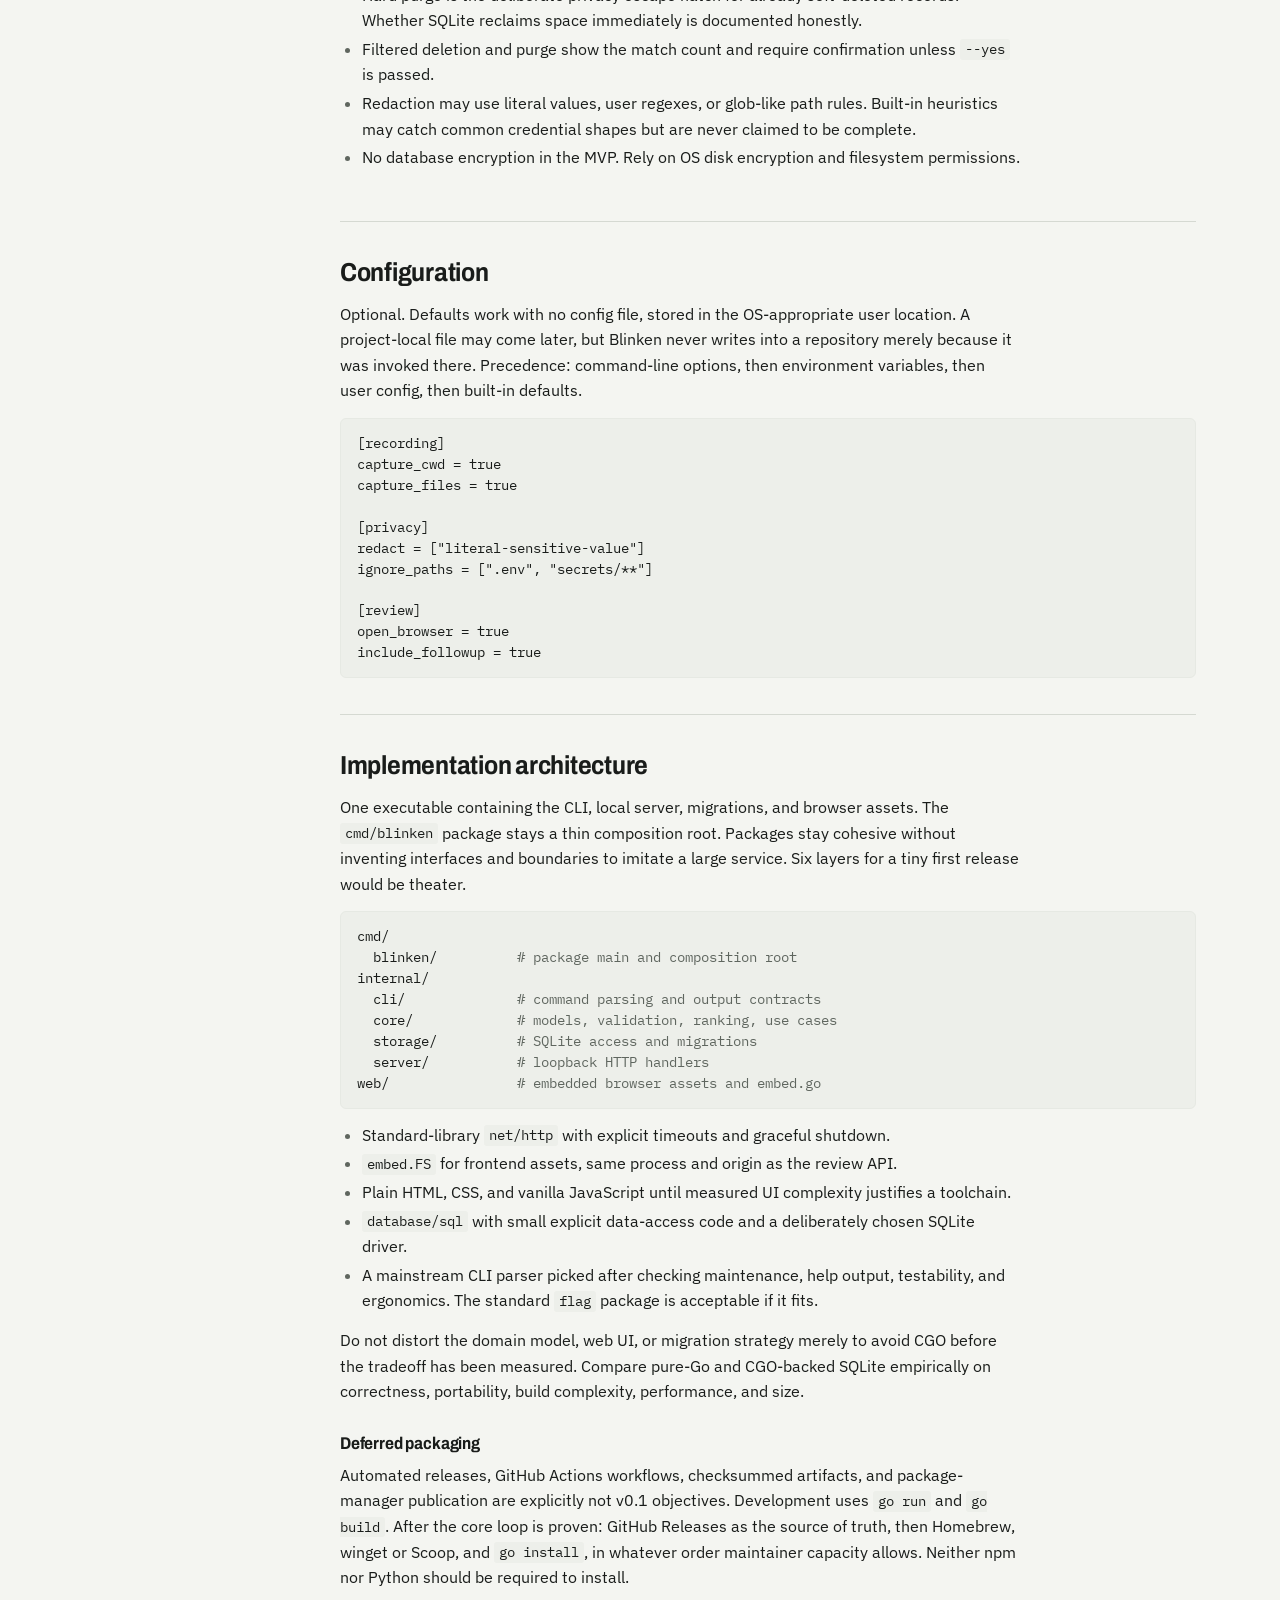
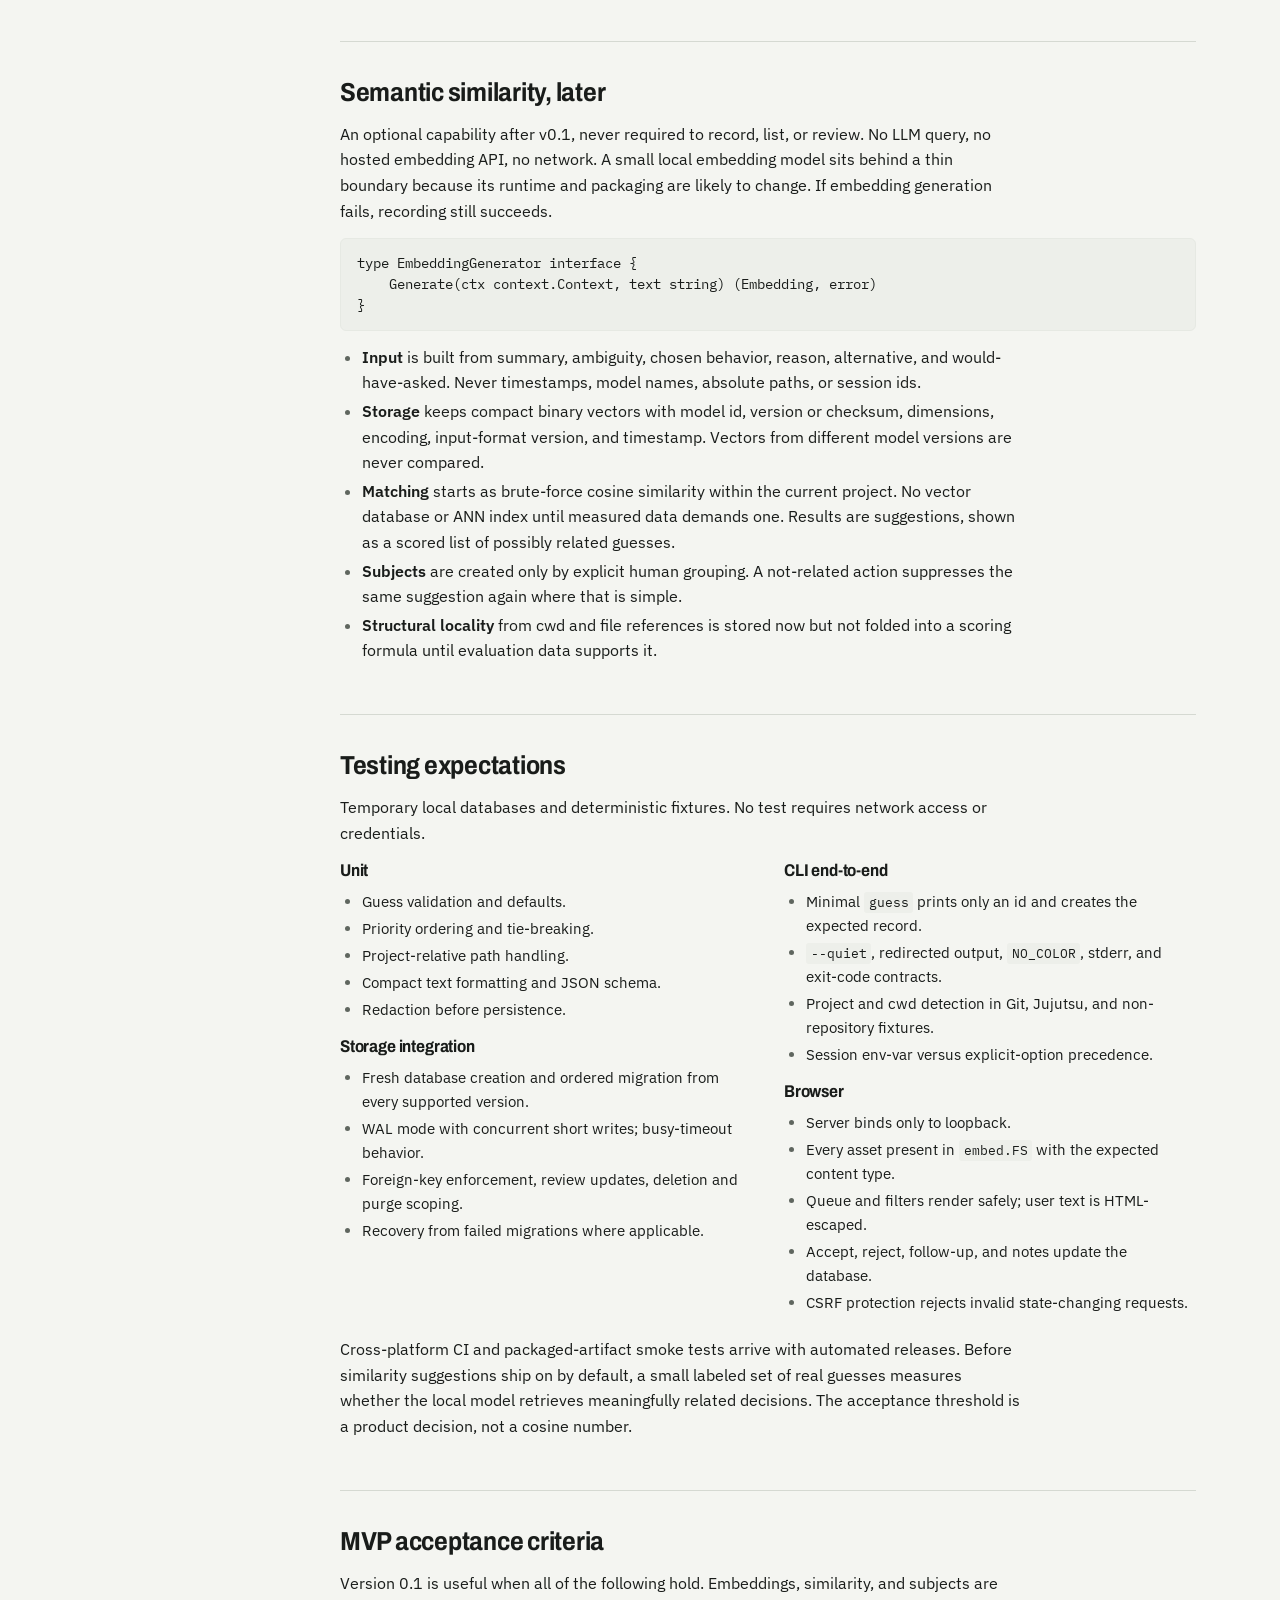
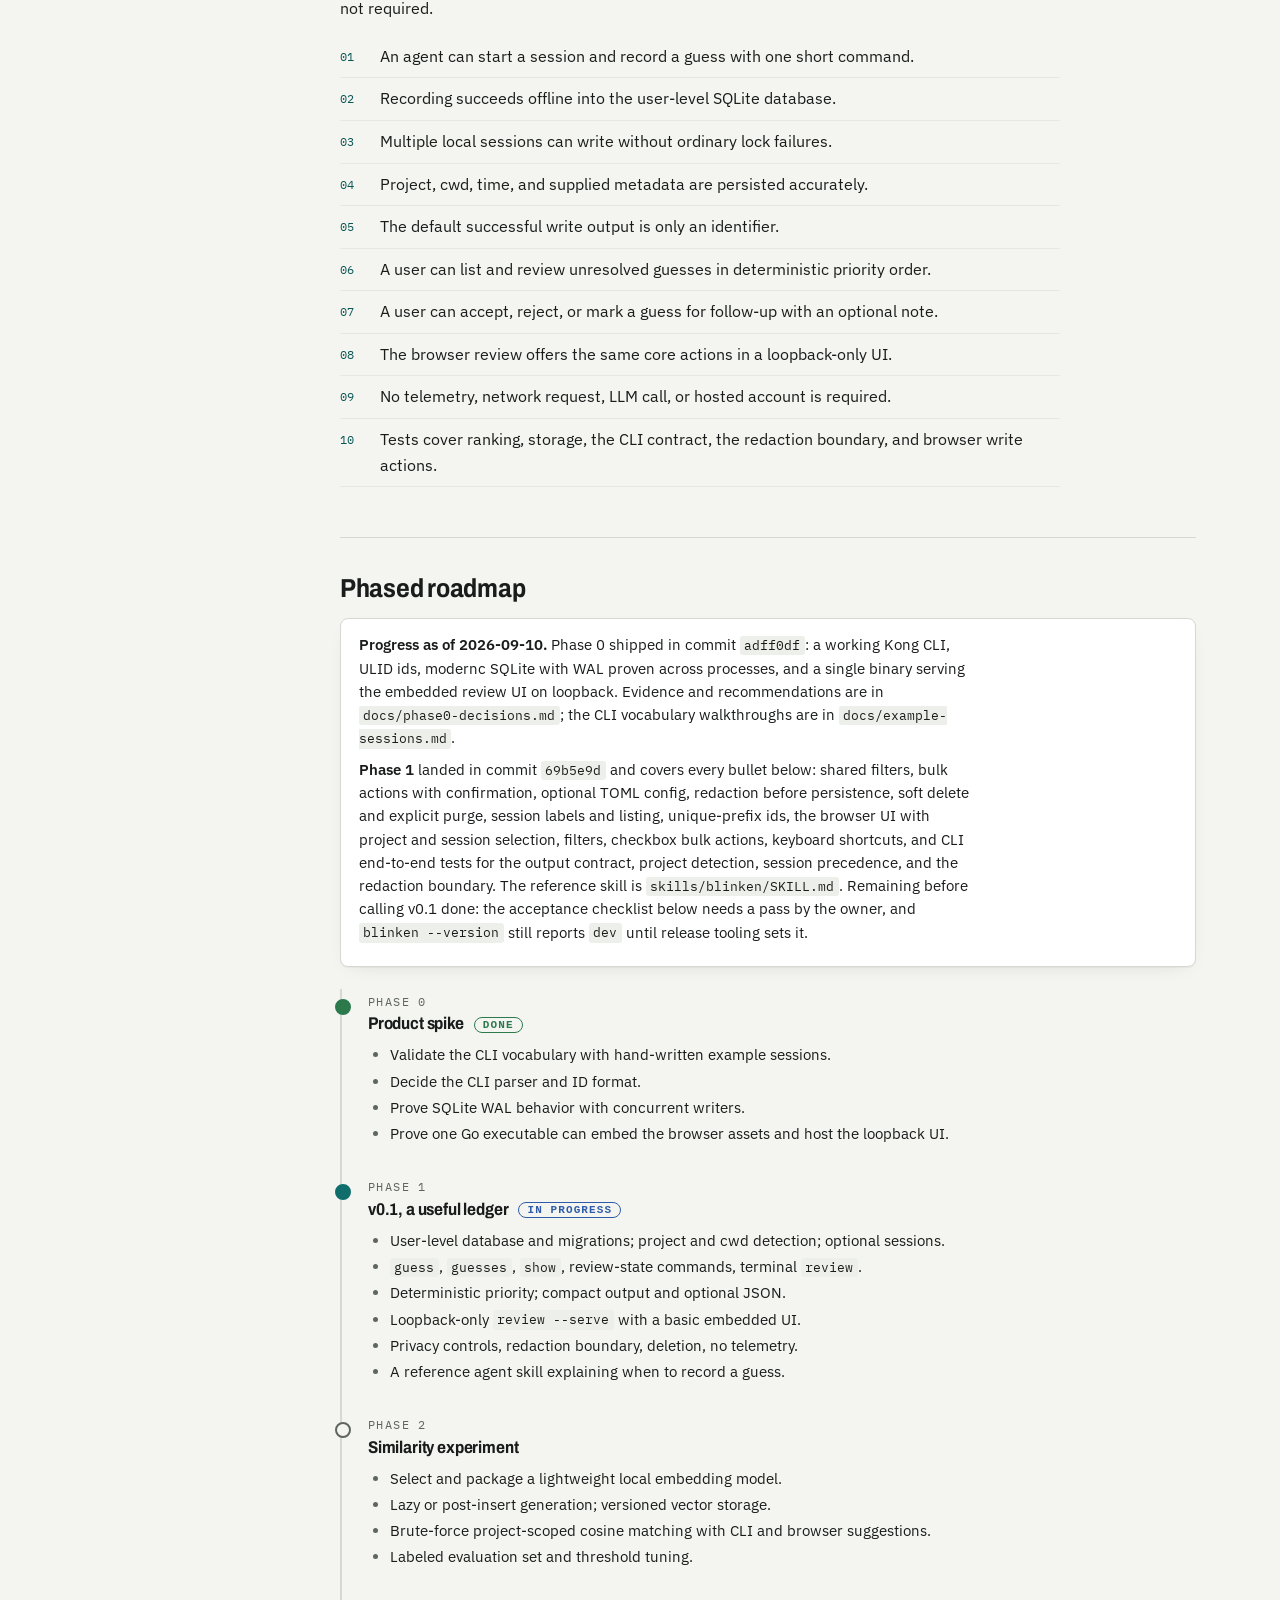
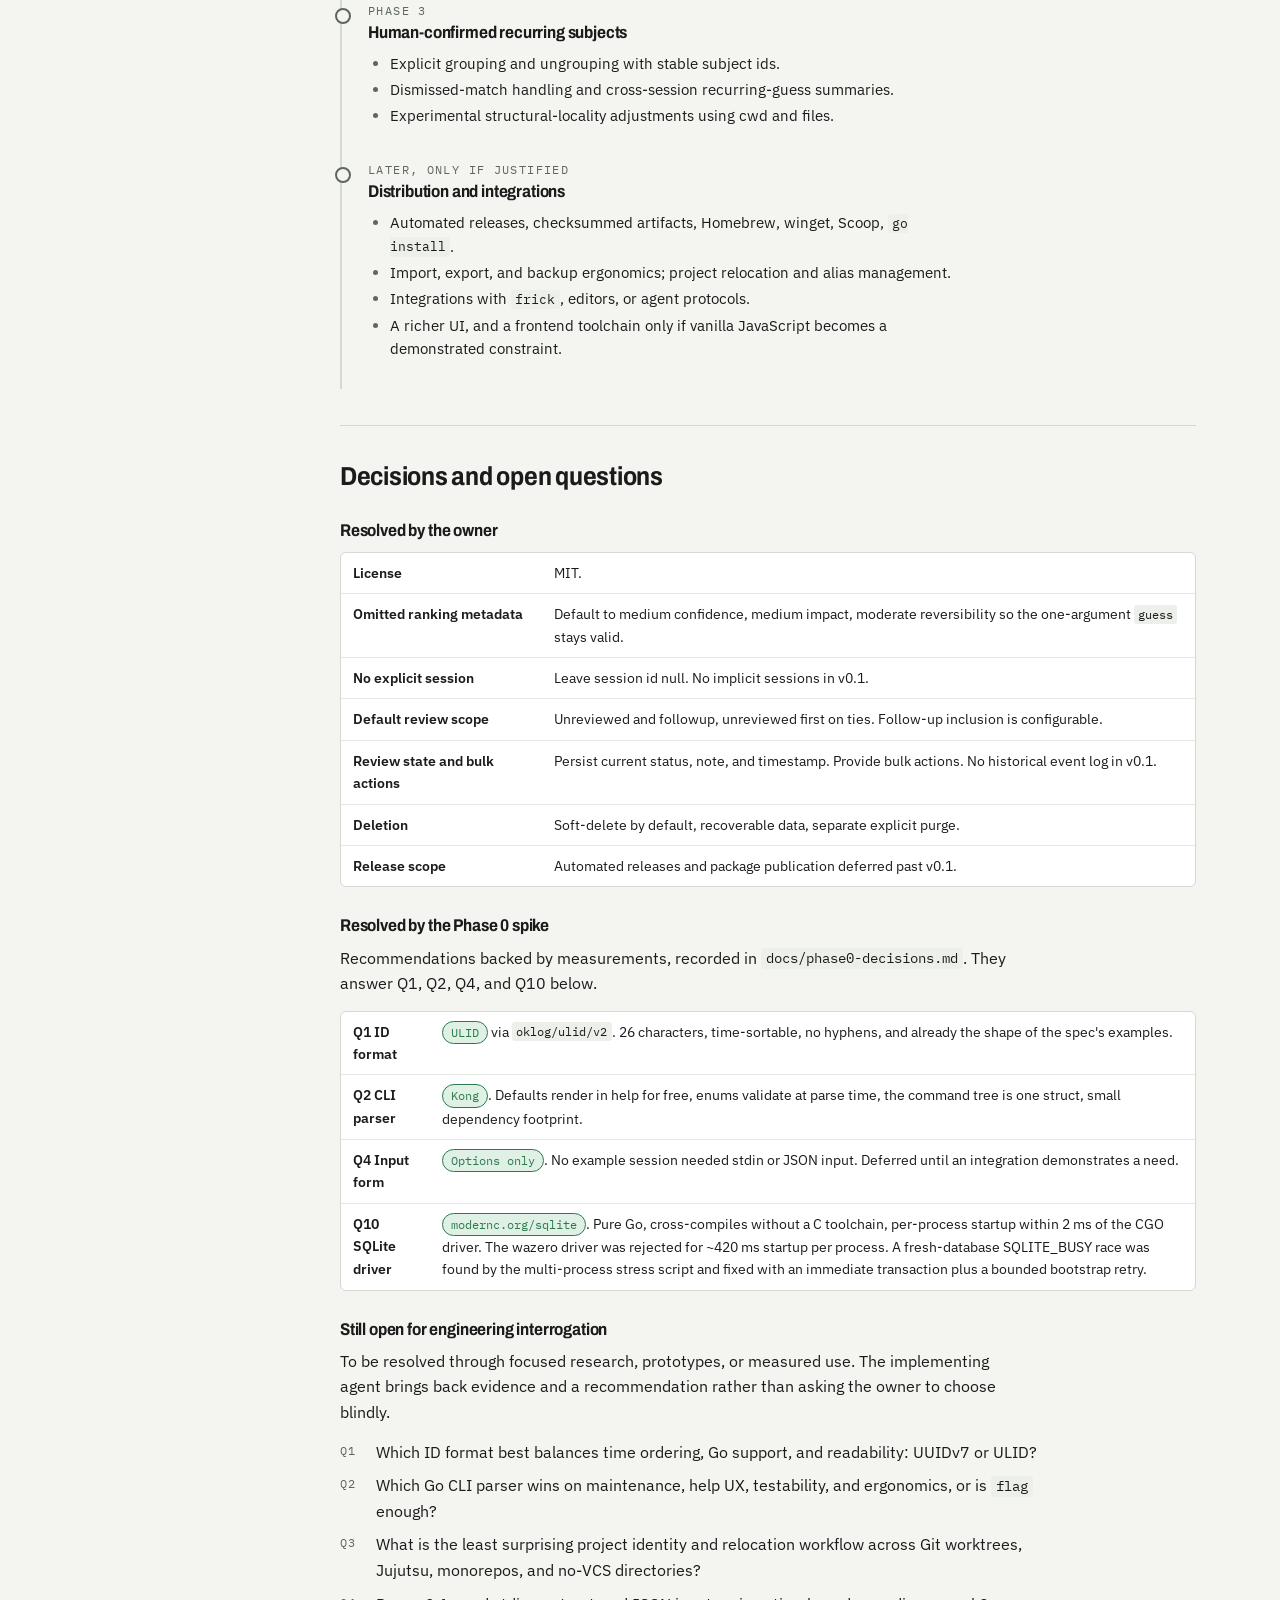
==== commit 49044208: "Docs: output contract for bulk and prefix ids, AGENTS dogfooding note, spec.html Phase 1 progress Co" ====
--- a/spec.html
+++ b/spec.html
@@ -215,7 +215,7 @@
     </div>
   </header>
   <dl class="meta">
-    <div><dt>Status</dt><dd><span class="pill green">phase 0 complete</span> <span class="pill blue">phase 1 in progress</span></dd></div>
+    <div><dt>Status</dt><dd><span class="pill green">phase 0 complete</span> <span class="pill green">phase 1 implemented</span> <span class="pill amber">v0.1 acceptance pending</span></dd></div>
     <div><dt>Target</dt><dd>Initial open-source release, v0.1</dd></div>
     <div><dt>Updated</dt><dd>2026-09-10</dd></div>
     <div><dt>Language</dt><dd>Go, stable release</dd></div>
@@ -689,7 +689,8 @@
       <section id="roadmap">
         <h2>Phased roadmap</h2>
         <div class="progress">
-          <p><strong>Progress as of 2026-09-10.</strong> Phase 0 shipped in commit <code>adff0df</code>: a working Kong CLI, ULID ids, modernc SQLite with WAL proven across processes, and a single binary serving the embedded review UI on loopback. Evidence and recommendations are in <code>docs/phase0-decisions.md</code>; the CLI vocabulary walkthroughs are in <code>docs/example-sessions.md</code>. Phase 1 is underway.</p>
+          <p><strong>Progress as of 2026-09-10.</strong> Phase 0 shipped in commit <code>adff0df</code>: a working Kong CLI, ULID ids, modernc SQLite with WAL proven across processes, and a single binary serving the embedded review UI on loopback. Evidence and recommendations are in <code>docs/phase0-decisions.md</code>; the CLI vocabulary walkthroughs are in <code>docs/example-sessions.md</code>.</p>
+          <p><strong>Phase 1</strong> landed in commit <code>69b5e9d</code> and covers every bullet below: shared filters, bulk actions with confirmation, optional TOML config, redaction before persistence, soft delete and explicit purge, session labels and listing, unique-prefix ids, the browser UI with project and session selection, filters, checkbox bulk actions, keyboard shortcuts, and CLI end-to-end tests for the output contract, project detection, session precedence, and the redaction boundary. The reference skill is <code>skills/blinken/SKILL.md</code>. Remaining before calling v0.1 done: the acceptance checklist below needs a pass by the owner, and <code>blinken --version</code> still reports <code>dev</code> until release tooling sets it.</p>
         </div>
         <div class="phases">
           <div class="phase done">
